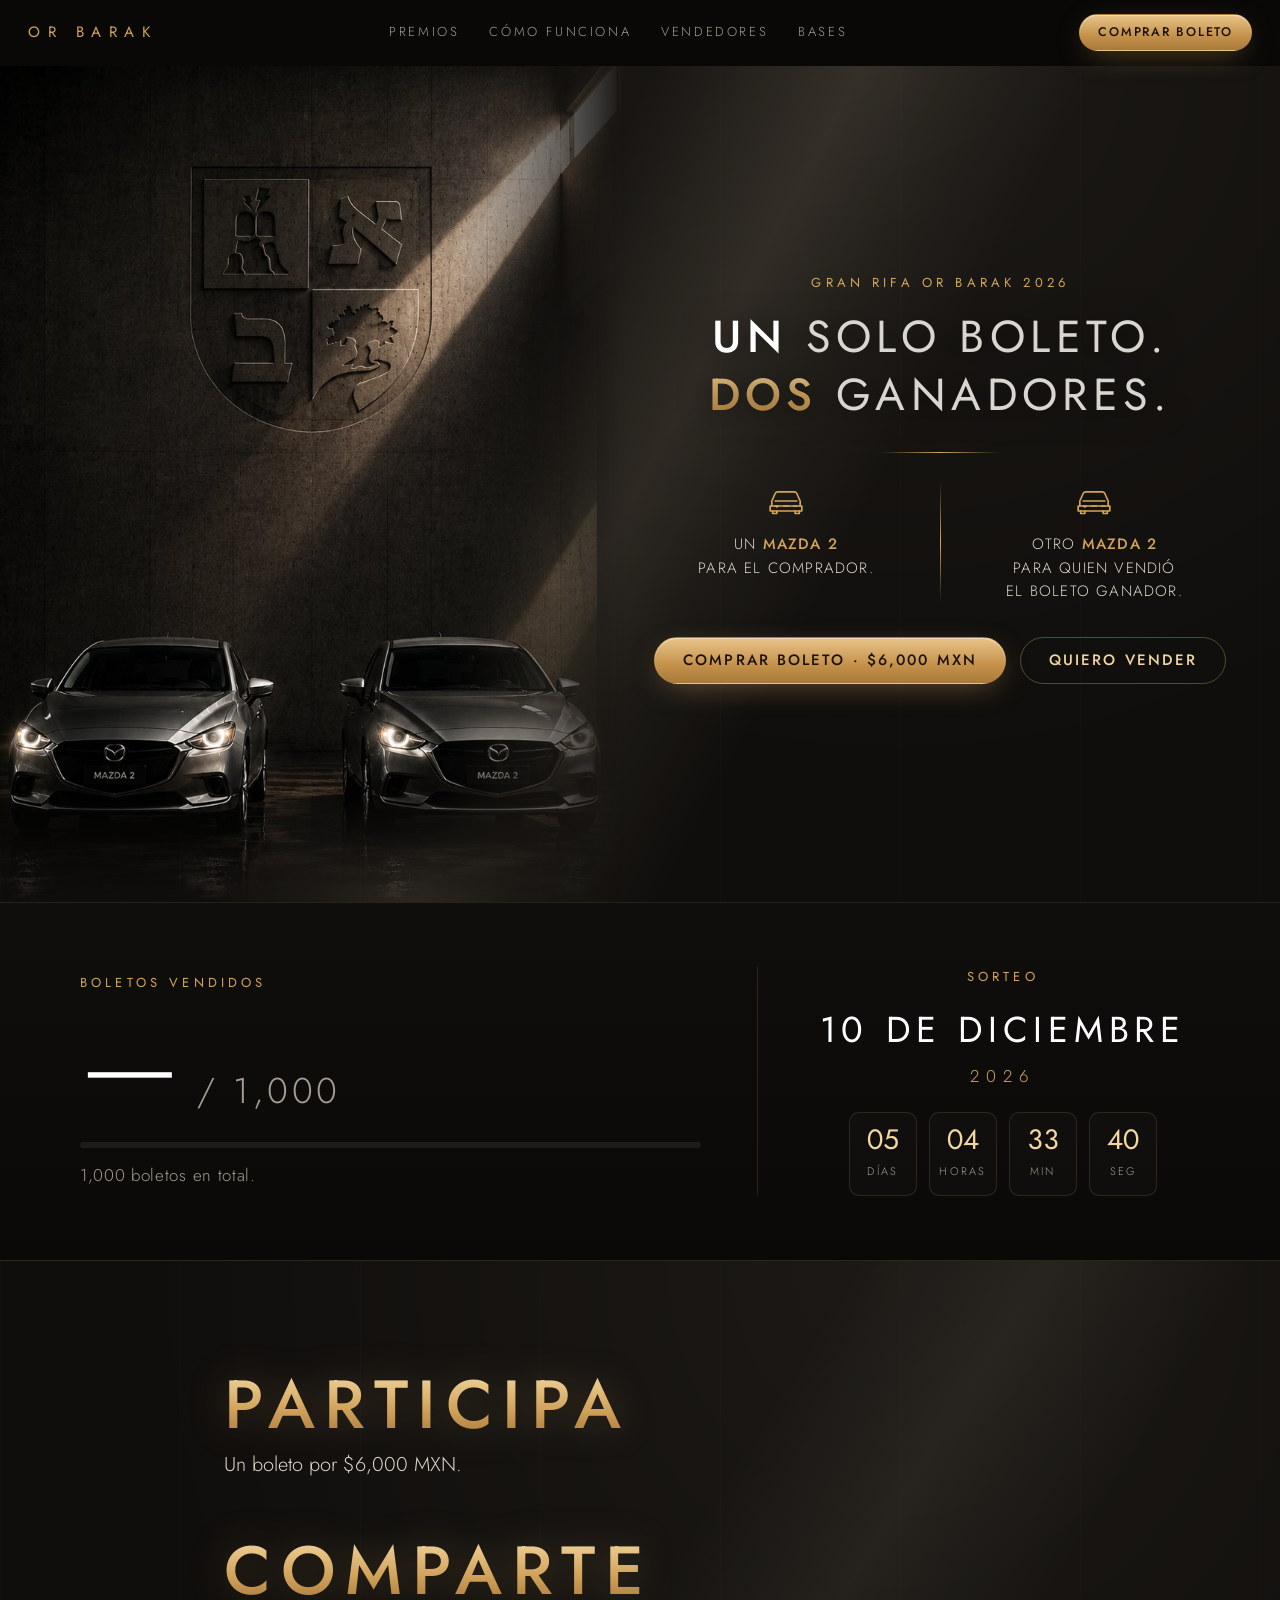
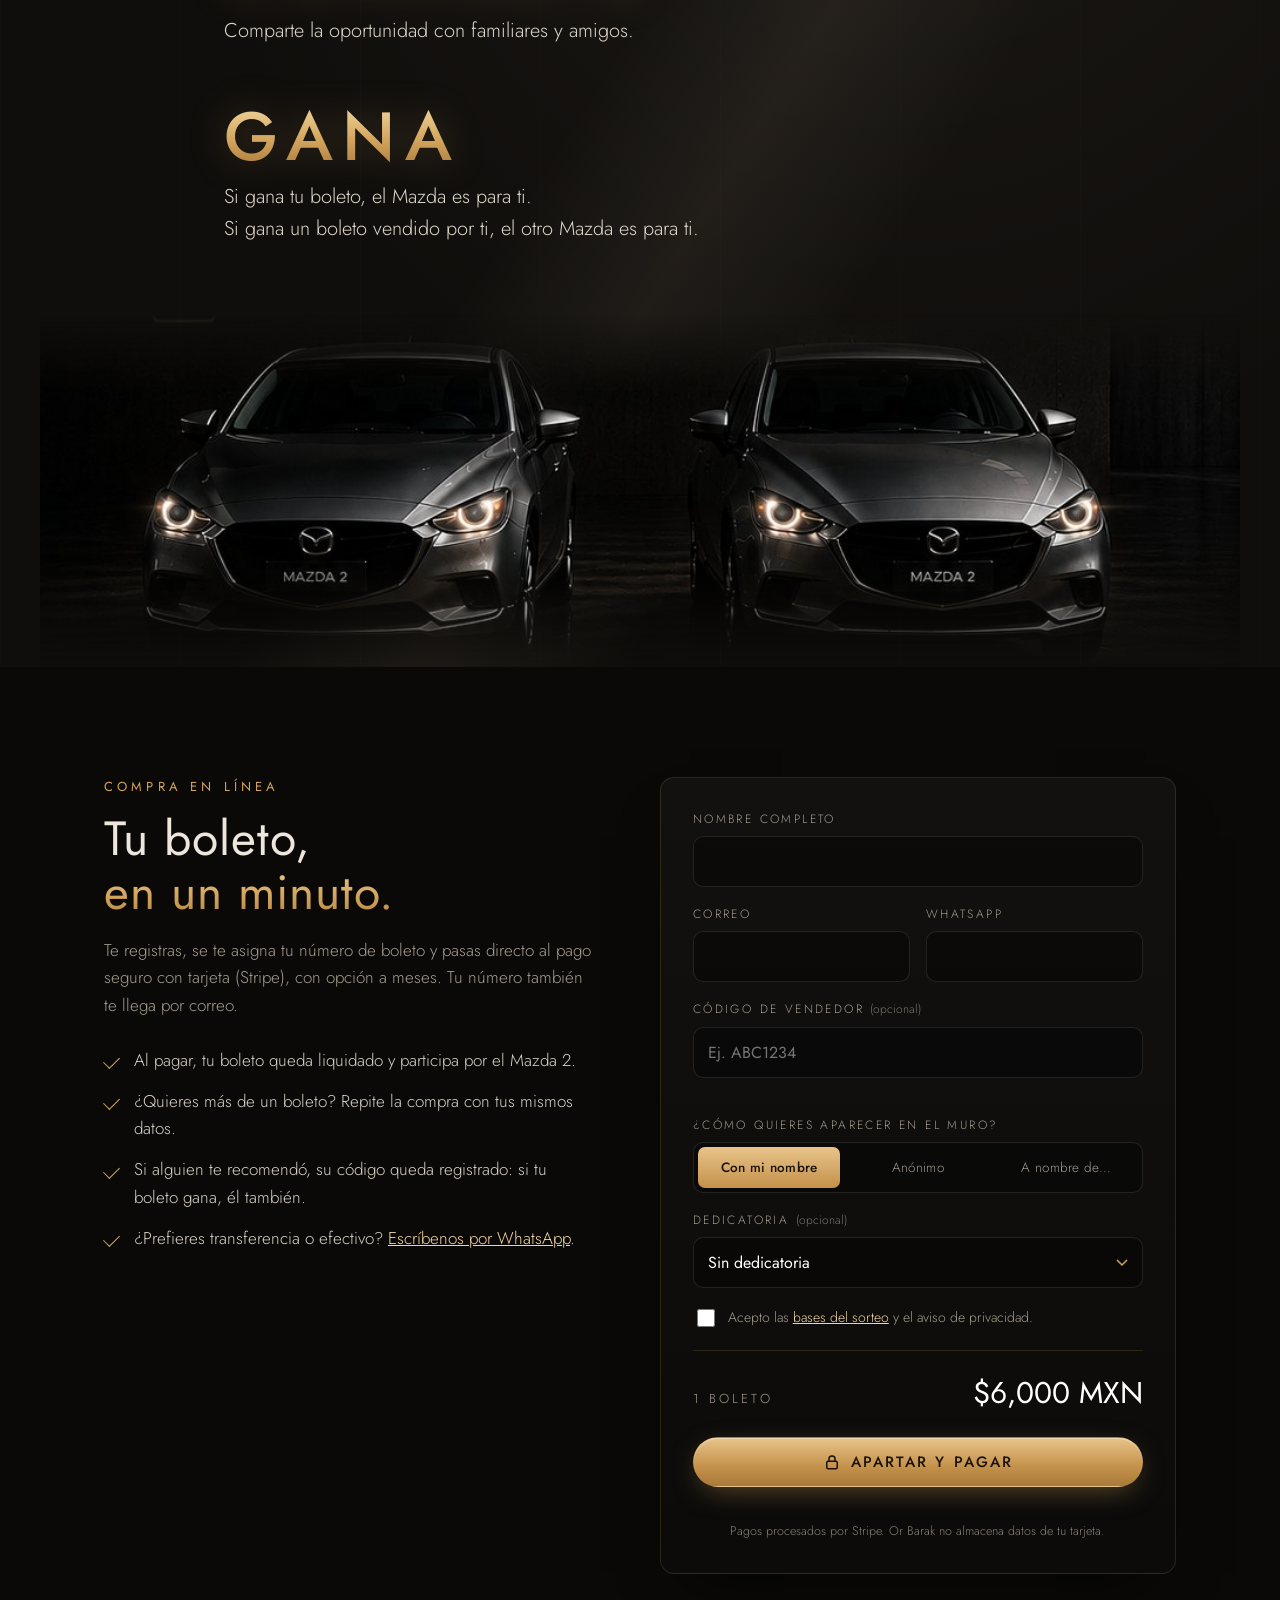
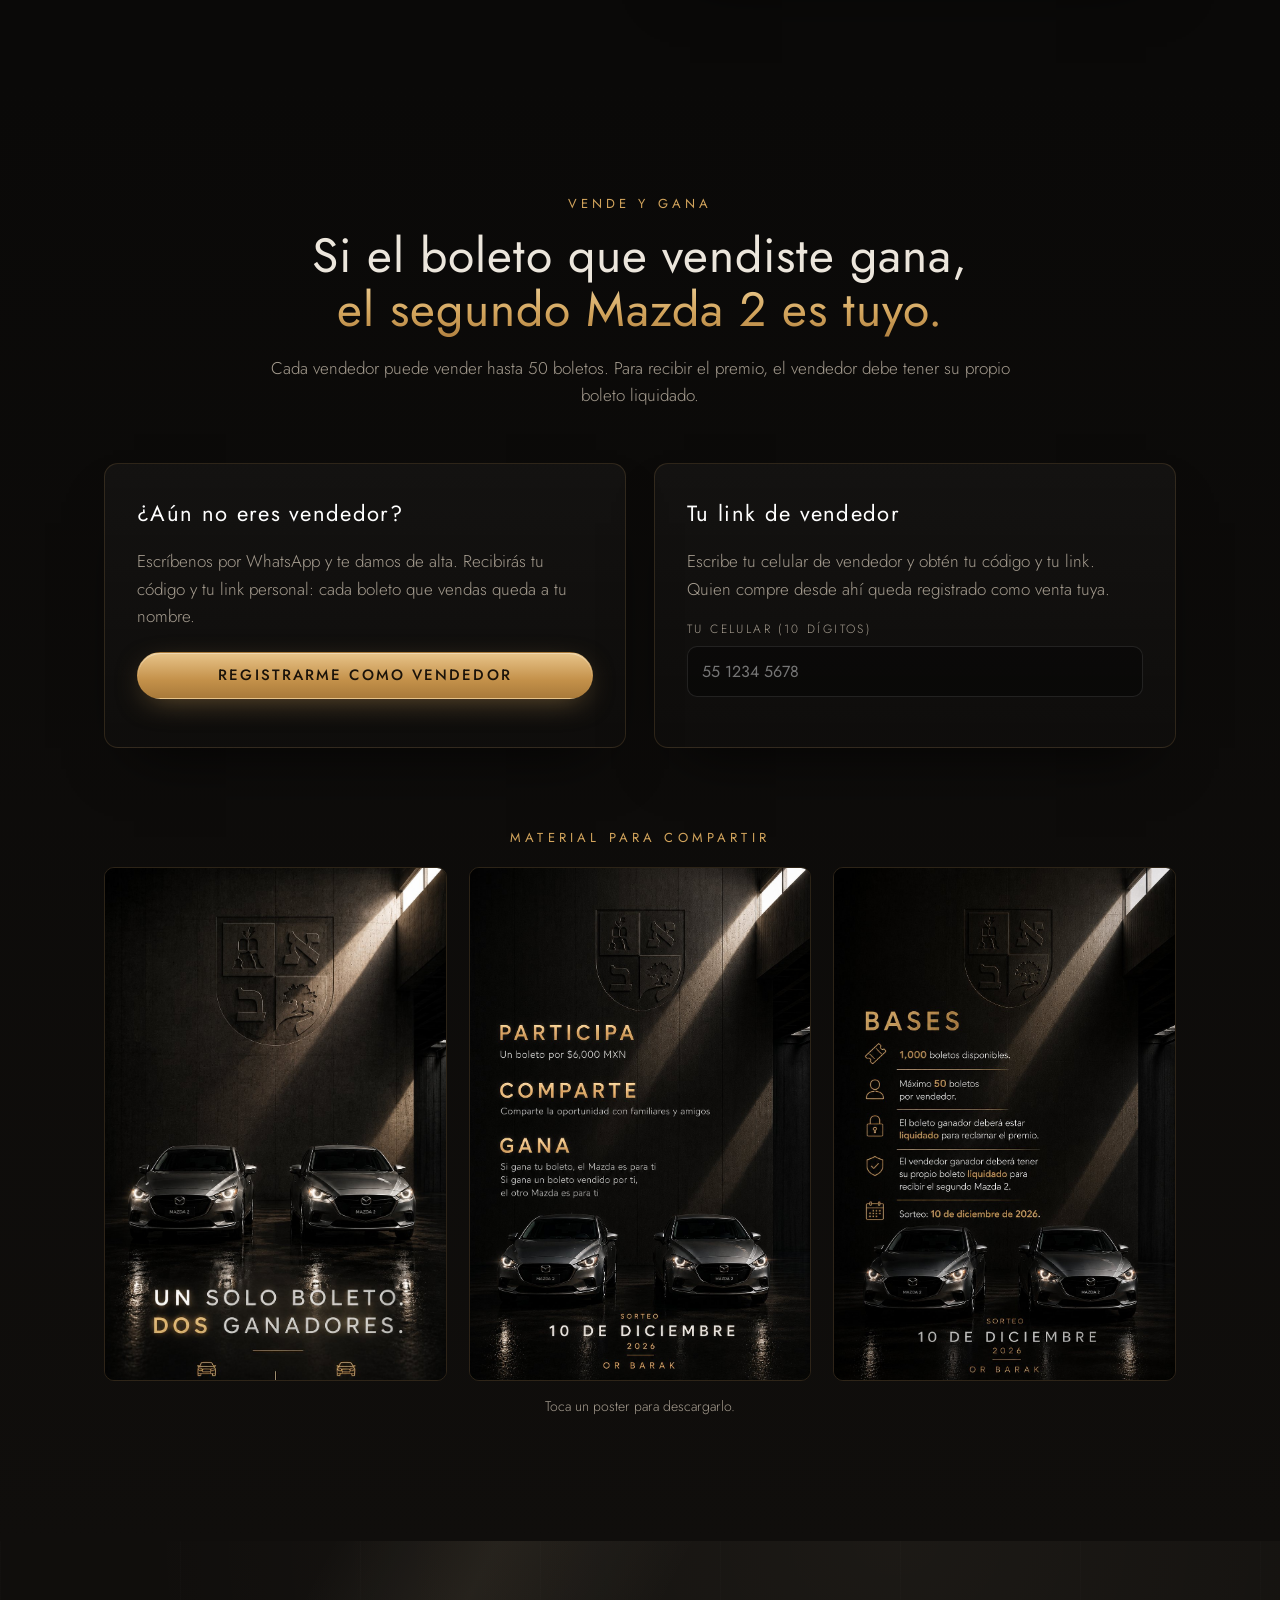
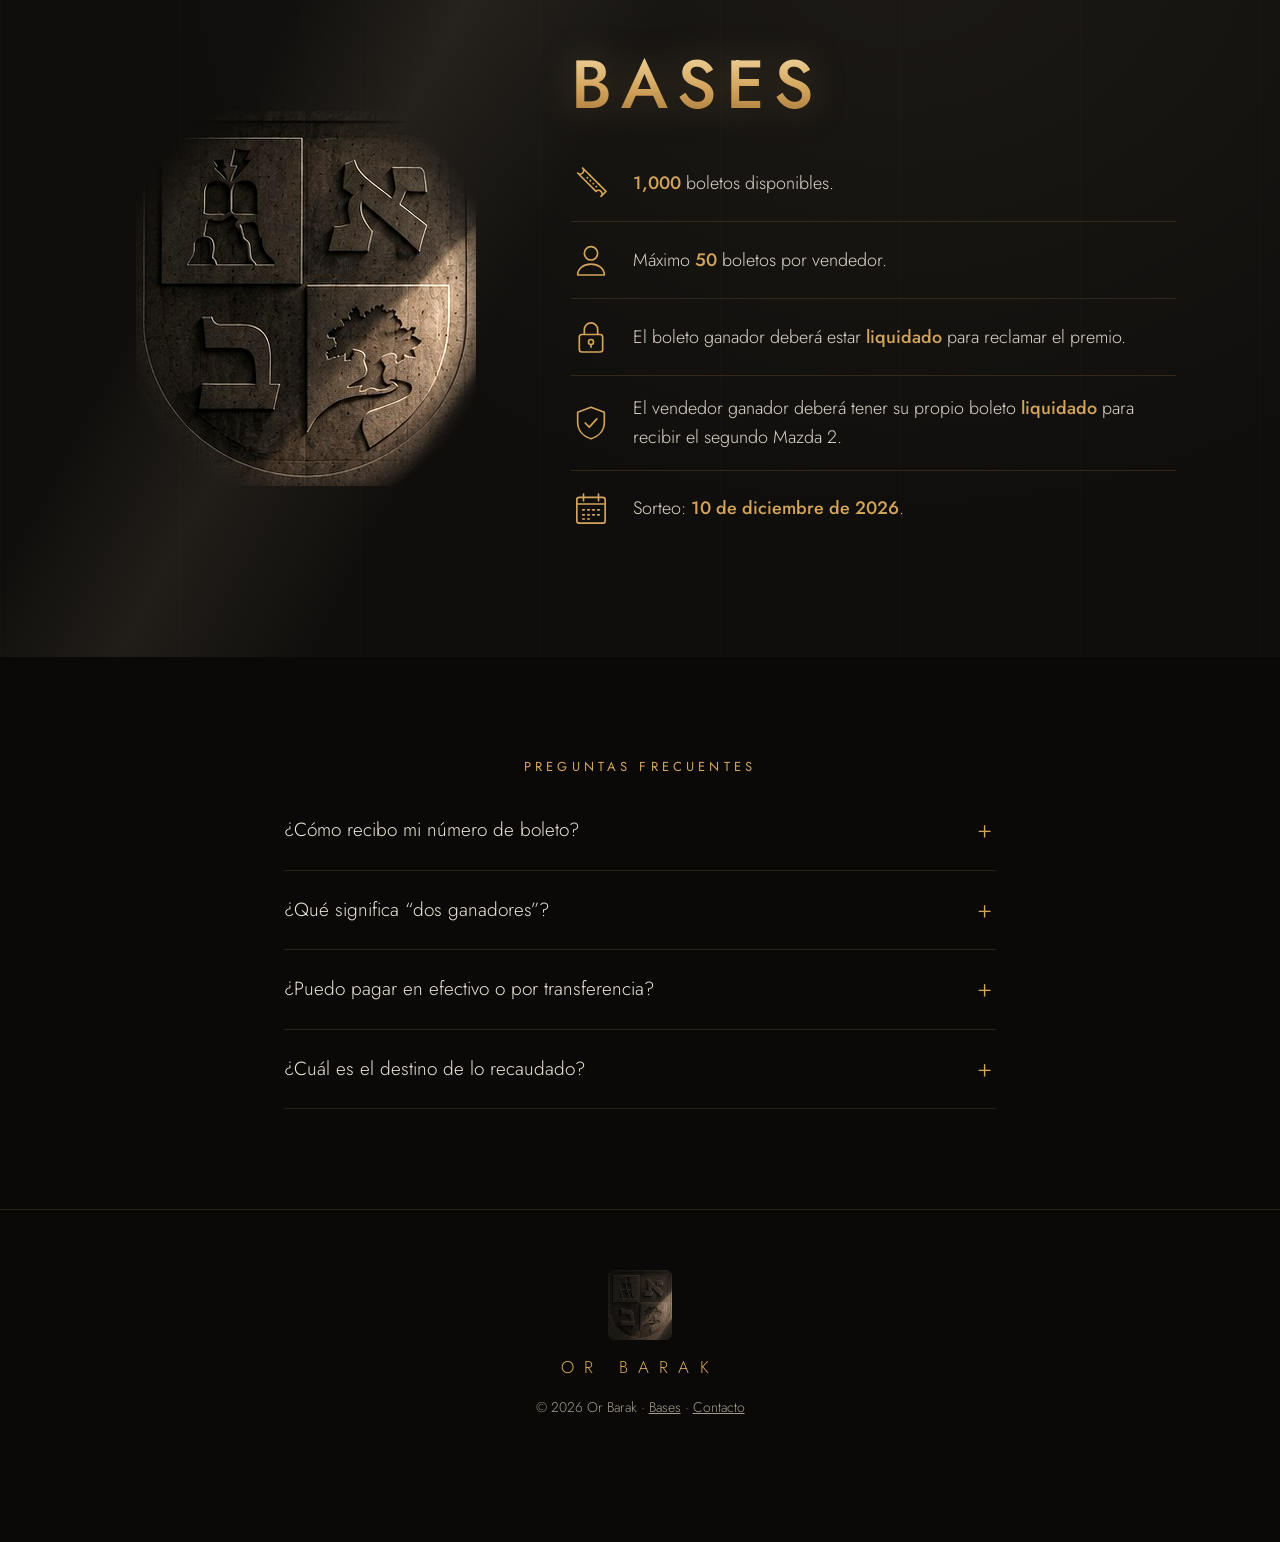
==== index.html @ ec7de666 "Página Verifica tu boleto para el comprador (/consulta) + op misboletos Co-Authored-By: Claude Opus " ====
<!doctype html>
<html lang="es">
<head>
<meta charset="utf-8">
<meta name="viewport" content="width=device-width, initial-scale=1, viewport-fit=cover">
<title>Gran Rifa Or Barak 2026 · Un solo boleto. Dos ganadores.</title>
<meta name="description" content="Gran Rifa Or Barak 2026: un Mazda 2 para el comprador y otro Mazda 2 para quien vendió el boleto ganador. 1,000 boletos de $6,000 MXN. Sorteo 10 de diciembre de 2026.">
<meta name="theme-color" content="#0a0908">
<meta property="og:title" content="Un solo boleto. Dos ganadores. — Gran Rifa Or Barak 2026">
<meta property="og:description" content="Un Mazda 2 para el comprador y otro Mazda 2 para quien vendió el boleto ganador. Sorteo 10 de diciembre de 2026.">
<meta property="og:image" content="https://rifa.orbarakmx.com/assets/og-image.jpg">
<meta property="og:image:secure_url" content="https://rifa.orbarakmx.com/assets/og-image.jpg">
<meta property="og:image:type" content="image/jpeg">
<meta property="og:image:width" content="1200">
<meta property="og:image:height" content="630">
<meta property="og:image:alt" content="Un solo boleto. Dos ganadores. Gran Rifa Or Barak 2026">
<meta property="og:url" content="https://rifa.orbarakmx.com/">
<meta property="og:site_name" content="Or Barak">
<meta property="og:locale" content="es_MX">
<meta property="og:type" content="website">
<meta name="twitter:card" content="summary_large_image">
<meta name="twitter:image" content="https://rifa.orbarakmx.com/assets/og-image.jpg">
<link rel="icon" href="assets/escudo-sm.jpg">
<link rel="preconnect" href="https://fonts.googleapis.com">
<link rel="preconnect" href="https://fonts.gstatic.com" crossorigin>
<link href="https://fonts.googleapis.com/css2?family=Jost:wght@300;400;500;600&display=swap" rel="stylesheet">
<link rel="stylesheet" href="styles.css">
</head>
<body>

<div class="seller-strip" id="sellerStrip" hidden>
  Estás comprando con <strong id="sellerStripName"></strong>
</div>

<header class="nav" id="nav">
  <a href="#" class="brand">OR&nbsp;BARAK</a>
  <nav class="nav-links">
    <a href="#premios">Premios</a>
    <a href="#como">Cómo funciona</a>
    <a href="#vendedores">Vendedores</a>
    <a href="#bases">Bases</a>
  </nav>
  <a href="#comprar" class="btn btn-sm">Comprar boleto</a>
</header>

<main>

<!-- ================= HERO ================= -->
<section class="hero" id="premios">
  <div class="beam" aria-hidden="true"></div>
  <div class="hero-art">
    <img src="assets/hero.jpg" alt="Escudo de Or Barak sobre muro de concreto y dos Mazda 2 iluminados" width="941" height="1120" fetchpriority="high">
  </div>
  <div class="hero-copy">
    <p class="eyebrow">Gran Rifa Or Barak 2026</p>
    <h1 class="headline">
      <span class="line"><span class="hl-white">UN</span> SOLO BOLETO.</span>
      <span class="line"><span class="hl-gold">DOS</span> GANADORES.</span>
    </h1>
    <div class="rule"></div>
    <div class="prizes">
      <div class="prize">
        <svg class="ic" viewBox="0 0 48 48"><use href="#i-car"/></svg>
        <p>UN <b>MAZDA 2</b><br>PARA EL COMPRADOR.</p>
      </div>
      <div class="prize-sep"></div>
      <div class="prize">
        <svg class="ic" viewBox="0 0 48 48"><use href="#i-car"/></svg>
        <p>OTRO <b>MAZDA 2</b><br>PARA QUIEN VENDIÓ<br>EL BOLETO GANADOR.</p>
      </div>
    </div>
    <div class="hero-cta">
      <a href="#comprar" class="btn">Comprar boleto · $6,000 MXN</a>
      <a href="#vendedores" class="btn btn-ghost">Quiero vender</a>
    </div>
  </div>
</section>

<!-- ================= CONTADOR ================= -->
<section class="counter reveal" id="contador">
  <div class="counter-grid">
    <div class="counter-main">
      <p class="label">Boletos vendidos</p>
      <p class="big"><span id="cSold">—</span><small> / <span id="cTotal">1,000</span></small></p>
      <div class="bar"><div class="bar-fill" id="cBar"></div></div>
      <p class="muted" id="cLeft">Cargando disponibilidad…</p>
    </div>
    <div class="counter-side">
      <p class="label">Sorteo</p>
      <p class="date">10 DE DICIEMBRE</p>
      <p class="year">2026</p>
      <div class="countdown" id="countdown">
        <div><b id="cdD">00</b><span>días</span></div>
        <div><b id="cdH">00</b><span>horas</span></div>
        <div><b id="cdM">00</b><span>min</span></div>
        <div><b id="cdS">00</b><span>seg</span></div>
      </div>
    </div>
  </div>
</section>

<!-- ================= CÓMO FUNCIONA ================= -->
<section class="steps" id="como">
  <div class="beam beam-2" aria-hidden="true"></div>
  <div class="wrap">
    <div class="step reveal">
      <h2 class="gold-title">PARTICIPA</h2>
      <p>Un boleto por $6,000 MXN.</p>
    </div>
    <div class="step reveal">
      <h2 class="gold-title">COMPARTE</h2>
      <p>Comparte la oportunidad con familiares y amigos.</p>
    </div>
    <div class="step reveal">
      <h2 class="gold-title">GANA</h2>
      <p>Si gana tu boleto, el Mazda es para ti.<br>Si gana un boleto vendido por ti, el otro Mazda es para ti.</p>
    </div>
  </div>
  <img class="cars-strip" src="assets/autos.jpg" alt="Dos Mazda 2" loading="lazy" width="1023" height="300">
</section>

<!-- ================= COMPRAR ================= -->
<section class="buy" id="comprar">
  <div class="wrap buy-grid">
    <div class="buy-intro reveal">
      <p class="eyebrow">Compra en línea</p>
      <h2 class="section-title">Tu boleto,<br><span class="g">en un minuto.</span></h2>
      <p class="muted">Te registras, se te asigna tu número de boleto y pasas directo al pago seguro con tarjeta (Stripe), con opción a meses. Tu número también te llega por correo.</p>
      <ul class="checks">
        <li>Al pagar, tu boleto queda liquidado y participa por el Mazda 2.</li>
        <li>¿Quieres más de un boleto? Repite la compra con tus mismos datos.</li>
        <li>Si alguien te recomendó, su código queda registrado: si tu boleto gana, él también.</li>
        <li>¿Prefieres transferencia o efectivo? <a href="#" id="waTransfer" target="_blank" rel="noopener">Escríbenos por WhatsApp</a>.</li>
      </ul>
    </div>

    <form class="card buy-form reveal" id="buyForm" novalidate>
      <div class="field">
        <label for="fNombre">Nombre completo</label>
        <input id="fNombre" name="nombre" autocomplete="name" required>
      </div>
      <div class="field-row">
        <div class="field">
          <label for="fCorreo">Correo</label>
          <input id="fCorreo" name="correo" type="email" autocomplete="email" required>
        </div>
        <div class="field">
          <label for="fTel">WhatsApp</label>
          <input id="fTel" name="telefono" type="tel" autocomplete="tel" inputmode="tel" required>
        </div>
      </div>
      <div class="field">
        <label for="fVend">Código de vendedor <span class="opt">(opcional)</span></label>
        <input id="fVend" name="vendedor" autocapitalize="characters" spellcheck="false" placeholder="Ej. ABC1234">
        <p class="hint" id="vendHint"></p>
      </div>
      <div class="field">
        <label>¿Cómo quieres aparecer en el muro?</label>
        <div class="seg" id="modoSeg" role="radiogroup">
          <label><input type="radio" name="modo" value="nombre" checked><span>Con mi nombre</span></label>
          <label><input type="radio" name="modo" value="anonimo"><span>Anónimo</span></label>
          <label><input type="radio" name="modo" value="otro"><span>A nombre de…</span></label>
        </div>
        <input id="fANombre" name="aNombre" maxlength="60" placeholder="Nombre de la persona o familia" hidden>
      </div>
      <div class="field">
        <label for="fDedTipo">Dedicatoria <span class="opt">(opcional)</span></label>
        <select id="fDedTipo" name="dedTipo">
          <option value="">Sin dedicatoria</option>
          <option>Leilui Nishmat</option>
          <option>Refuá Shelemá</option>
          <option>Hatzlajá</option>
          <option>Zivug Hagún</option>
          <option>En honor de</option>
          <option value="Otra">Otra…</option>
        </select>
        <input id="fDedTexto" name="dedTexto" maxlength="90" placeholder="Ej. Moshe ben Sara" hidden>
      </div>
      <input type="text" id="fHp" name="web_hp" tabindex="-1" autocomplete="off" aria-hidden="true" style="position:absolute;left:-9999px;height:0;width:0;opacity:0">
      <label class="consent">
        <input type="checkbox" id="fAcepto" required>
        <span>Acepto las <a href="#bases">bases del sorteo</a> y el aviso de privacidad.</span>
      </label>
      <div class="total">
        <span>1 boleto</span>
        <b id="totalVal">$6,000 MXN</b>
      </div>
      <button class="btn btn-block" id="payBtn" type="submit">
        <svg viewBox="0 0 24 24" class="lock"><use href="#i-lock-s"/></svg>
        Apartar y pagar
      </button>
      <p class="form-msg" id="formMsg" role="alert"></p>
      <p class="secure">Pagos procesados por Stripe. Or Barak no almacena datos de tu tarjeta.</p>
    </form>
  </div>
</section>

<!-- ================= MURO ================= -->
<section class="wall" id="muro" hidden>
  <div class="wrap">
    <div class="wall-head reveal in">
      <p class="eyebrow center">Muro de participantes</p>
      <h2 class="section-title center">Gracias a quienes <span class="g">ya participan</span></h2>
      <p class="muted center" id="wallCount"></p>
    </div>
    <div class="wall-grid" id="wallGrid"></div>
    <div class="center"><button class="btn btn-ghost btn-sm" id="wallMore" type="button" hidden>Ver más</button></div>
  </div>
</section>

<!-- ================= VENDEDORES ================= -->
<section class="sellers" id="vendedores">
  <div class="wrap">
    <div class="sellers-head reveal">
      <p class="eyebrow">Vende y gana</p>
      <h2 class="section-title">Si el boleto que vendiste gana,<br><span class="g">el segundo Mazda 2 es tuyo.</span></h2>
      <p class="muted">Cada vendedor puede vender hasta 50 boletos. Para recibir el premio, el vendedor debe tener su propio boleto liquidado.</p>
    </div>

    <div class="sellers-grid">
      <div class="card reveal">
        <h3 class="card-title">¿Aún no eres vendedor?</h3>
        <p class="muted">Escríbenos por WhatsApp y te damos de alta. Recibirás tu código y tu link personal: cada boleto que vendas queda a tu nombre.</p>
        <div class="btn-col">
          <a class="btn" id="btnRegistro" href="#" target="_blank" rel="noopener">Registrarme como vendedor</a>
        </div>
      </div>

      <div class="card reveal">
        <h3 class="card-title">Tu link de vendedor</h3>
        <p class="muted">Escribe tu celular de vendedor y obtén tu código y tu link. Quien compre desde ahí queda registrado como venta tuya.</p>
        <div class="field">
          <label for="sCel">Tu celular (10 dígitos)</label>
          <input id="sCel" type="tel" inputmode="numeric" autocomplete="tel" placeholder="55 1234 5678">
        </div>
        <div class="seller-out" id="sellerOut" hidden>
          <p class="seller-name" id="sName"></p>
          <p class="muted small" id="sCodeTxt"></p>
          <div class="seller-progress" id="sProgWrap" hidden>
            <div class="bar"><div class="bar-fill" id="sBar"></div></div>
            <p class="muted small" id="sCount"></p>
          </div>
          <div class="linkbox"><span id="sLink"></span></div>
          <div class="btn-row">
            <button class="btn btn-sm" id="sCopy" type="button">Copiar link</button>
            <a class="btn btn-sm btn-ghost" id="sWa" target="_blank" rel="noopener">Compartir por WhatsApp</a>
          </div>
        </div>
      </div>
    </div>

    <div class="posters reveal">
      <p class="label center">Material para compartir</p>
      <div class="poster-row">
        <a href="assets/poster-1.jpg" download="rifa-or-barak-1.jpg"><img src="assets/poster-1.jpg" alt="Poster: Un solo boleto, dos ganadores" loading="lazy"></a>
        <a href="assets/poster-2.jpg" download="rifa-or-barak-2.jpg"><img src="assets/poster-2.jpg" alt="Poster: Participa, comparte, gana" loading="lazy"></a>
        <a href="assets/poster-3.jpg" download="rifa-or-barak-3.jpg"><img src="assets/poster-3.jpg" alt="Poster: Bases" loading="lazy"></a>
      </div>
      <p class="muted small center">Toca un poster para descargarlo.</p>
    </div>
  </div>
</section>

<!-- ================= BASES ================= -->
<section class="bases" id="bases">
  <div class="beam beam-3" aria-hidden="true"></div>
  <div class="wrap bases-grid">
    <div class="reveal">
      <img class="shield" src="assets/escudo.jpg" alt="Escudo de Or Barak" loading="lazy">
    </div>
    <div class="reveal">
      <h2 class="gold-title">BASES</h2>
      <ul class="bases-list">
        <li><svg class="ic" viewBox="0 0 48 48"><use href="#i-ticket"/></svg><span><b>1,000</b> boletos disponibles.</span></li>
        <li><svg class="ic" viewBox="0 0 48 48"><use href="#i-user"/></svg><span>Máximo <b>50</b> boletos por vendedor.</span></li>
        <li><svg class="ic" viewBox="0 0 48 48"><use href="#i-lock"/></svg><span>El boleto ganador deberá estar <b>liquidado</b> para reclamar el premio.</span></li>
        <li><svg class="ic" viewBox="0 0 48 48"><use href="#i-shield"/></svg><span>El vendedor ganador deberá tener su propio boleto <b>liquidado</b> para recibir el segundo Mazda 2.</span></li>
        <li><svg class="ic" viewBox="0 0 48 48"><use href="#i-cal"/></svg><span>Sorteo: <b>10 de diciembre de 2026</b>.</span></li>
      </ul>
      <a class="text-link" id="basesLink" href="#" target="_blank" rel="noopener" hidden>Leer bases completas →</a>
    </div>
  </div>
</section>

<!-- ================= FAQ ================= -->
<section class="faq" id="faq">
  <div class="wrap narrow">
    <p class="eyebrow center">Preguntas frecuentes</p>
    <details class="reveal"><summary>¿Cómo recibo mi número de boleto?</summary>
      <p>En cuanto te registras se te asigna tu número, lo ves en pantalla y te llega por correo con tu liga de pago. Al pagar recibes la confirmación. Si no lo encuentras, <a href="#" class="js-consulta">consulta tus boletos aquí</a>.</p></details>
    <details class="reveal"><summary>¿Qué significa “dos ganadores”?</summary>
      <p>Se sortea un solo boleto. Quien lo compró gana un Mazda 2, y la persona que se lo vendió gana otro Mazda 2.</p></details>
    <details class="reveal"><summary>¿Puedo pagar en efectivo o por transferencia?</summary>
      <p>Sí. Pídele tu boleto a un vendedor o <a href="#" class="js-wa" target="_blank" rel="noopener">escríbenos por WhatsApp</a>. Los comprobantes se envían a <span class="js-mail"></span>.</p></details>
    <details class="reveal"><summary>¿Cuál es el destino de lo recaudado?</summary>
      <p>Lo recaudado apoya a Or Barak, institución educativa para alumnos de secundaria y preparatoria que necesitan una escuela diferente.</p></details>
  </div>
</section>

</main>

<footer class="footer">
  <img src="assets/escudo-sm.jpg" alt="" class="footer-shield">
  <p class="footer-brand">OR&nbsp;BARAK</p>
  <p class="muted small" id="permiso"></p>
  <p class="muted small">© 2026 Or Barak · <a href="#bases">Bases</a> · <a href="#" class="js-wa" target="_blank" rel="noopener">Contacto</a></p>
</footer>

<a href="#comprar" class="float-cta" id="floatCta">Comprar boleto</a>

<!-- Íconos -->
<svg width="0" height="0" style="position:absolute" aria-hidden="true">
  <defs>
    <symbol id="i-car" viewBox="0 0 48 48"><g fill="none" stroke="currentColor" stroke-width="2" stroke-linejoin="round" stroke-linecap="round"><path d="M7 30v-6l4-9c.6-1.3 1.8-2 3.2-2h19.6c1.4 0 2.6.7 3.2 2l4 9v6"/><path d="M5 30h38v6H5z"/><path d="M11 24h26"/><path d="M8 36v3h5v-3M35 36v3h5v-3"/><circle cx="13" cy="30.5" r="0.5"/><path d="M11 30h4M33 30h4M21 30h6"/></g></symbol>
    <symbol id="i-ticket" viewBox="0 0 48 48"><g fill="none" stroke="currentColor" stroke-width="2" stroke-linejoin="round"><path d="M14 6l28 28-6 6a4 4 0 0 0-6-6L8 12a4 4 0 0 0 6-6z" transform="rotate(0)"/><path d="M19 17l12 12M22 14l3 3M33 25l3 3" stroke-dasharray="2 3"/></g></symbol>
    <symbol id="i-user" viewBox="0 0 48 48"><g fill="none" stroke="currentColor" stroke-width="2"><circle cx="24" cy="16" r="8"/><path d="M8 42c0-8 7-13 16-13s16 5 16 13z" stroke-linejoin="round"/></g></symbol>
    <symbol id="i-lock" viewBox="0 0 48 48"><g fill="none" stroke="currentColor" stroke-width="2" stroke-linejoin="round"><rect x="10" y="21" width="28" height="21" rx="3"/><path d="M16 21v-6a8 8 0 0 1 16 0v6"/><circle cx="24" cy="30" r="3"/><path d="M24 33v4"/></g></symbol>
    <symbol id="i-shield" viewBox="0 0 48 48"><g fill="none" stroke="currentColor" stroke-width="2" stroke-linejoin="round" stroke-linecap="round"><path d="M24 5l16 6v12c0 10-7 17-16 20C15 40 8 33 8 23V11z"/><path d="M17 24l5 5 9-10"/></g></symbol>
    <symbol id="i-cal" viewBox="0 0 48 48"><g fill="none" stroke="currentColor" stroke-width="2" stroke-linejoin="round" stroke-linecap="round"><rect x="7" y="10" width="34" height="31" rx="3"/><path d="M7 18h34M15 6v8M33 6v8"/><path d="M14 25h2M20 25h2M26 25h2M32 25h2M14 31h2M20 31h2M26 31h2M32 31h2M14 36h2M20 36h2"/></g></symbol>
    <symbol id="i-lock-s" viewBox="0 0 24 24"><g fill="none" stroke="currentColor" stroke-width="2" stroke-linejoin="round"><rect x="5" y="11" width="14" height="10" rx="2"/><path d="M8 11V8a4 4 0 0 1 8 0v3"/></g></symbol>
  </defs>
</svg>

<script src="config.js"></script>
<script src="app.js"></script>
<!-- Cloudflare Web Analytics --><script defer src='https://static.cloudflareinsights.com/beacon.min.js' data-cf-beacon='{"token": "56f4555a49fc4941a8de00b88203edea"}'></script><!-- End Cloudflare Web Analytics -->
</body>
</html>
---- styles.css ----
:root{
  --bg:#0a0908; --bg2:#100e0c; --bg3:#16130f;
  --text:#ece6dc; --muted:#a59c8f;
  --gold:#d2a45c; --gold-hi:#f2d6a0; --gold-lo:#a9793a;
  --line:rgba(210,164,92,.38); --line-soft:rgba(210,164,92,.16);
  --radius:14px;
  --ease:cubic-bezier(.2,.7,.2,1);
}
*{box-sizing:border-box}
[hidden]{display:none!important}
html{scroll-behavior:smooth;scroll-padding-top:80px}
body{margin:0;background:var(--bg);color:var(--text);font-family:"Jost",system-ui,sans-serif;font-weight:300;font-size:17px;line-height:1.6;-webkit-font-smoothing:antialiased;overflow-x:hidden}
img{max-width:100%;height:auto;display:block}
a{color:var(--gold-hi)}
b,strong{font-weight:500}
.wrap{max-width:1120px;margin:0 auto;padding:0 24px}
.narrow{max-width:760px}
.center{text-align:center}
.muted{color:var(--muted)}
.small{font-size:14px}
.g,.hl-gold,.gold-title{background:linear-gradient(180deg,var(--gold-hi) 0%,var(--gold) 55%,var(--gold-lo) 100%);-webkit-background-clip:text;background-clip:text;color:transparent}
.eyebrow,.label{font-size:13px;letter-spacing:.32em;text-transform:uppercase;color:var(--gold);font-weight:400;margin:0 0 14px}
.section-title{font-weight:400;font-size:clamp(30px,4.2vw,48px);line-height:1.12;letter-spacing:.02em;margin:0 0 18px}
.gold-title{font-weight:500;letter-spacing:.14em;font-size:clamp(40px,6vw,68px);line-height:1;margin:0 0 10px;filter:drop-shadow(0 0 18px rgba(210,164,92,.25))}
.rule{width:120px;height:1px;background:linear-gradient(90deg,transparent,var(--gold),transparent);margin:28px auto}

/* wall texture + light beam */
.hero,.steps,.bases{position:relative;isolation:isolate;background:
  radial-gradient(ellipse at 70% 0%,rgba(255,236,200,.05),transparent 60%),
  repeating-linear-gradient(90deg,rgba(255,255,255,.012) 0 1px,transparent 1px 180px),
  var(--bg2)}
.beam{position:absolute;inset:0;z-index:-1;pointer-events:none;
  background:linear-gradient(118deg,transparent 38%,rgba(255,232,190,.075) 46%,rgba(255,232,190,.11) 50%,rgba(255,232,190,.05) 56%,transparent 64%);
  mix-blend-mode:screen;animation:beam 14s ease-in-out infinite alternate}
.beam-2{background:linear-gradient(122deg,transparent 45%,rgba(255,232,190,.06) 55%,transparent 66%)}
.beam-3{background:linear-gradient(118deg,transparent 20%,rgba(255,232,190,.07) 30%,transparent 42%)}
@keyframes beam{from{opacity:.65;transform:translateX(-2%)}to{opacity:1;transform:translateX(2%)}}

/* buttons */
.btn{display:inline-flex;align-items:center;justify-content:center;gap:10px;padding:15px 28px;border-radius:999px;border:1px solid transparent;
  background:linear-gradient(180deg,#e8c48a,#c4914a 60%,#a97a3a);color:#1a1209;font:500 15px/1 "Jost",sans-serif;letter-spacing:.14em;text-transform:uppercase;text-decoration:none;cursor:pointer;
  box-shadow:0 8px 30px -10px rgba(210,164,92,.55),inset 0 1px 0 rgba(255,255,255,.35);transition:transform .25s var(--ease),box-shadow .25s,filter .2s}
.btn:hover{transform:translateY(-2px);box-shadow:0 14px 34px -10px rgba(210,164,92,.7),inset 0 1px 0 rgba(255,255,255,.35)}
.btn:disabled{filter:grayscale(.6) brightness(.7);cursor:wait;transform:none}
.btn-ghost{background:transparent;color:var(--gold-hi);border-color:var(--line);box-shadow:none}
.btn-ghost:hover{background:rgba(210,164,92,.08);box-shadow:none}
.btn-sm{padding:11px 18px;font-size:12.5px}
.btn-block{width:100%}
.btn .lock{width:18px;height:18px}

/* seller strip + nav */
.seller-strip{background:linear-gradient(90deg,#2a1f12,#3b2b16,#2a1f12);color:var(--gold-hi);text-align:center;font-size:14px;letter-spacing:.06em;padding:9px 16px;border-bottom:1px solid var(--line)}
.nav{position:sticky;top:0;z-index:50;display:flex;align-items:center;justify-content:space-between;gap:20px;padding:14px 28px;background:rgba(10,9,8,.72);backdrop-filter:blur(14px);-webkit-backdrop-filter:blur(14px);border-bottom:1px solid transparent;transition:border-color .3s}
.nav.scrolled{border-bottom-color:var(--line-soft)}
.brand{color:var(--gold);text-decoration:none;letter-spacing:.5em;font-weight:400;font-size:15px}
.nav-links{display:flex;gap:30px}
.nav-links a{color:var(--muted);text-decoration:none;font-size:13px;letter-spacing:.2em;text-transform:uppercase;transition:color .2s}
.nav-links a:hover{color:var(--gold-hi)}

/* hero */
.hero{display:grid;grid-template-columns:minmax(0,1fr) minmax(0,1.05fr);align-items:center;min-height:calc(100vh - 64px);overflow:hidden}
.hero-art{position:relative;height:100%;min-height:560px}
.hero-art img{position:absolute;inset:0;width:100%;height:100%;object-fit:cover;object-position:50% 40%;
  -webkit-mask-image:linear-gradient(90deg,#000 70%,transparent),linear-gradient(0deg,transparent,#000 14%);
  -webkit-mask-composite:source-in;mask-image:linear-gradient(90deg,#000 70%,transparent),linear-gradient(0deg,transparent,#000 14%);mask-composite:intersect;
  animation:heroIn 1.6s var(--ease) both}
@keyframes heroIn{from{opacity:0;transform:scale(1.04)}to{opacity:1;transform:none}}
.hero-copy{padding:60px 48px 70px 24px;text-align:center;animation:fadeUp 1.1s .25s var(--ease) both}
.headline{font-weight:400;font-size:clamp(30px,3.5vw,58px);line-height:1.3;letter-spacing:.12em;margin:0;color:#d9d6d1;text-shadow:0 2px 30px rgba(0,0,0,.6)}
.headline .line{display:block;white-space:nowrap}
.hl-white{color:#fff;font-weight:500}
.hl-gold{font-weight:500}
.prizes{display:flex;justify-content:center;align-items:stretch;gap:28px;margin:0 auto 34px;max-width:560px}
.prize{flex:1;display:flex;flex-direction:column;align-items:center;gap:12px}
.prize p{margin:0;font-size:15px;letter-spacing:.08em;line-height:1.55;color:#dcd6cc}
.prize b{color:var(--gold);font-weight:500}
.prize-sep{width:1px;background:linear-gradient(180deg,transparent,var(--gold),transparent)}
.ic{width:40px;height:40px;color:var(--gold);flex:none}
.hero-cta{display:flex;flex-wrap:wrap;gap:14px;justify-content:center}
@keyframes fadeUp{from{opacity:0;transform:translateY(22px)}to{opacity:1;transform:none}}

/* counter */
.counter{background:linear-gradient(180deg,var(--bg2),var(--bg));border-top:1px solid var(--line-soft);border-bottom:1px solid var(--line-soft);padding:64px 24px}
.counter-grid{max-width:1120px;margin:0 auto;display:grid;grid-template-columns:1.4fr 1fr;gap:56px;align-items:center}
.big{font-size:clamp(64px,9vw,112px);line-height:1;margin:0 0 22px;font-weight:300;letter-spacing:.02em;color:#fff}
.big small{font-size:.32em;color:var(--muted);letter-spacing:.1em}
.bar{height:6px;border-radius:6px;background:rgba(255,255,255,.07);overflow:hidden;position:relative}
.bar-fill{height:100%;width:0;border-radius:6px;background:linear-gradient(90deg,var(--gold-lo),var(--gold),var(--gold-hi));box-shadow:0 0 18px rgba(242,214,160,.6);transition:width 1.6s var(--ease)}
.counter-main .muted{margin:14px 0 0;letter-spacing:.04em}
.counter-side{text-align:center;border-left:1px solid var(--line-soft);padding-left:48px}
.date{font-size:clamp(26px,3vw,36px);letter-spacing:.16em;margin:0;color:#fff;font-weight:400}
.year{letter-spacing:.4em;color:var(--gold);margin:4px 0 22px}
.countdown{display:flex;justify-content:center;gap:12px}
.countdown div{min-width:68px;padding:12px 6px;border:1px solid var(--line-soft);border-radius:10px;background:rgba(255,255,255,.02)}
.countdown b{display:block;font-size:28px;font-weight:400;color:var(--gold-hi);font-variant-numeric:tabular-nums;line-height:1.1}
.countdown span{font-size:11px;letter-spacing:.2em;text-transform:uppercase;color:var(--muted)}

/* steps */
.steps{padding:110px 0 0;overflow:hidden}
.steps .wrap{display:grid;gap:56px;max-width:880px}
.step p{margin:0;font-size:20px;color:#ddd6cb;max-width:560px}
.cars-strip{width:100%;max-width:1200px;margin:70px auto 0;-webkit-mask-image:linear-gradient(180deg,transparent,#000 22%,#000 70%,transparent);mask-image:linear-gradient(180deg,transparent,#000 22%,#000 70%,transparent)}

/* cards & forms */
.card{background:linear-gradient(180deg,rgba(255,255,255,.035),rgba(255,255,255,.012));border:1px solid var(--line-soft);border-radius:var(--radius);padding:32px;box-shadow:0 30px 60px -30px rgba(0,0,0,.8)}
.card-title{font-weight:400;font-size:22px;letter-spacing:.06em;margin:0 0 8px;color:#fff}
.buy{padding:110px 0;background:var(--bg)}
.buy-grid{display:grid;grid-template-columns:1fr 1.05fr;gap:64px;align-items:start}
.checks{list-style:none;padding:0;margin:28px 0 0;display:grid;gap:14px}
.checks li{position:relative;padding-left:30px;color:#d8d1c6}
.checks li::before{content:"";position:absolute;left:0;top:.55em;width:14px;height:8px;border-left:1.5px solid var(--gold);border-bottom:1.5px solid var(--gold);transform:rotate(-45deg)}
.field{display:flex;flex-direction:column;gap:7px;margin-bottom:18px;min-width:0}
.field label,.field>.label-like{font-size:12px;letter-spacing:.2em;text-transform:uppercase;color:var(--muted)}
.opt{text-transform:none;letter-spacing:0;opacity:.7}
.field-row{display:grid;grid-template-columns:1fr 1fr;gap:16px}
input{font:400 16px "Jost",sans-serif;color:#fff;background:rgba(0,0,0,.35);border:1px solid rgba(255,255,255,.1);border-radius:10px;padding:13px 14px;outline:none;transition:border-color .2s,box-shadow .2s;width:100%}
input:focus{border-color:var(--gold);box-shadow:0 0 0 3px rgba(210,164,92,.15)}
input.err{border-color:#d46a5c}
.hint{font-size:13px;margin:0;min-height:1em;color:var(--muted)}
.hint.ok{color:var(--gold-hi)} .hint.bad{color:#e08a7d}
.qty{display:flex;align-items:center;border:1px solid rgba(255,255,255,.1);border-radius:10px;background:rgba(0,0,0,.35);height:50px}
.qty button{width:50px;height:100%;background:none;border:0;color:var(--gold-hi);font-size:22px;cursor:pointer}
.qty button:hover{background:rgba(210,164,92,.08)}
.qty output{flex:1;text-align:center;font-size:20px;color:#fff;font-variant-numeric:tabular-nums}
.consent{display:flex;gap:10px;align-items:flex-start;font-size:14px;color:var(--muted);margin:4px 0 20px;cursor:pointer}
.consent input{width:18px;height:18px;padding:0;margin-top:3px;accent-color:var(--gold);flex:none}
.total{display:flex;justify-content:space-between;align-items:baseline;border-top:1px solid var(--line-soft);padding:18px 0 20px}
.total span{letter-spacing:.24em;text-transform:uppercase;font-size:13px;color:var(--muted)}
.total b{font-size:30px;font-weight:400;color:#fff}
.form-msg{margin:14px 0 0;font-size:14px;color:#e08a7d;min-height:1em}
.secure{font-size:12.5px;color:var(--muted);text-align:center;margin:6px 0 0;opacity:.8}

/* sellers */
.sellers{padding:110px 0;background:linear-gradient(180deg,var(--bg),var(--bg2))}
.sellers-head{text-align:center;max-width:760px;margin:0 auto 54px}
.sellers-grid{display:grid;grid-template-columns:1fr 1fr;gap:28px}
.btn-col{display:grid;gap:12px;margin-top:22px}
.btn-row{display:flex;flex-wrap:wrap;gap:10px}
.seller-out{margin-top:6px}
.seller-name{color:var(--gold-hi);margin:0 0 10px;font-size:18px}
.seller-progress{margin-bottom:16px}
.seller-progress .muted{margin:8px 0 0}
.linkbox{font-size:14px;padding:12px 14px;border:1px dashed var(--line);border-radius:10px;margin-bottom:14px;word-break:break-all;color:#e7dfd2;background:rgba(0,0,0,.25)}
.posters{margin-top:80px}
.poster-row{display:grid;grid-template-columns:repeat(3,1fr);gap:22px;margin:18px 0 12px}
.poster-row a{display:block;border-radius:10px;overflow:hidden;border:1px solid var(--line-soft);aspect-ratio:2/3;transition:transform .35s var(--ease),border-color .3s}
.poster-row img{width:100%;height:100%;object-fit:cover;object-position:top;color:transparent;font-size:0;background:#15120e}
.poster-row a:hover{transform:translateY(-6px);border-color:var(--line)}

/* bases */
.bases{padding:110px 0;overflow:hidden}
.bases-grid{display:grid;grid-template-columns:.8fr 1.2fr;gap:64px;align-items:center}
.shield{width:100%;max-width:340px;margin:0 auto;border-radius:6px;-webkit-mask-image:radial-gradient(ellipse at center,#000 62%,transparent 80%);mask-image:radial-gradient(ellipse at center,#000 62%,transparent 80%);filter:brightness(1.25) contrast(1.05)}
.bases-list{list-style:none;padding:0;margin:26px 0 0}
.bases-list li{display:flex;gap:22px;align-items:center;padding:18px 0;border-bottom:1px solid var(--line-soft);font-size:18px;color:#ddd6cb}
.bases-list li:last-child{border-bottom:0}
.bases-list b{color:var(--gold);font-weight:500}
.text-link{display:inline-block;margin-top:18px;color:var(--gold-hi);text-decoration:none;letter-spacing:.08em}

/* faq */
.faq{padding:100px 0;background:var(--bg)}
.faq details{border-bottom:1px solid var(--line-soft);padding:6px 0}
.faq summary{cursor:pointer;list-style:none;padding:18px 36px 18px 0;font-size:19px;position:relative;color:#eee7dc}
.faq summary::-webkit-details-marker{display:none}
.faq summary::after{content:"+";position:absolute;right:4px;top:12px;font-size:26px;color:var(--gold);transition:transform .3s}
.faq details[open] summary::after{transform:rotate(45deg)}
.faq details p{margin:0 0 20px;color:var(--muted)}

/* footer */
.footer{text-align:center;padding:60px 24px 110px;border-top:1px solid var(--line-soft);background:var(--bg)}
.footer-shield{width:64px;margin:0 auto 14px;border-radius:6px;opacity:.85}
.footer-brand{letter-spacing:.6em;color:var(--gold);margin:0 0 10px}
.footer a{color:var(--muted)}

.float-cta{display:none}

/* reveal */
.reveal{opacity:0;transform:translateY(26px);transition:opacity 1s var(--ease),transform 1s var(--ease)}
.reveal.in{opacity:1;transform:none}
@media (prefers-reduced-motion:reduce){*{animation:none!important;transition:none!important}.reveal{opacity:1;transform:none}}

/* responsive */
@media (max-width:900px){
  body{font-size:16px}
  .nav{padding:12px 18px}
  .nav-links{display:none}
  .hero{grid-template-columns:1fr;min-height:0}
  .hero-art{min-height:0;height:auto}
  .hero-art img{position:relative;height:auto;object-position:50% 0;
    aspect-ratio:941/1120;-webkit-mask-image:linear-gradient(0deg,transparent,#000 16%);mask-image:linear-gradient(0deg,transparent,#000 16%)}
  .hero-copy{padding:0 18px 64px;margin-top:-30px;position:relative}
  .headline{font-size:min(7vw,44px);letter-spacing:.1em}
  .hero-cta .btn{padding:15px 20px;letter-spacing:.1em;font-size:14px}
  .prizes{gap:16px}
  .prize p{font-size:13px}
  .ic{width:34px;height:34px}
  .counter{padding:48px 20px}
  .counter-grid{grid-template-columns:1fr;gap:40px}
  .counter-side{border-left:0;padding-left:0;border-top:1px solid var(--line-soft);padding-top:36px}
  .countdown div{min-width:62px}
  .steps{padding-top:80px}
  .step p{font-size:18px}
  .buy,.sellers,.bases{padding:80px 0}
  .buy-grid,.sellers-grid,.bases-grid{grid-template-columns:1fr;gap:36px}
  .card{padding:24px 20px}
  .field-row{grid-template-columns:1fr;gap:0}
  .poster-row{grid-template-columns:repeat(3,1fr);gap:10px}
  .shield{max-width:220px}
  .bases-list li{font-size:16px;gap:16px}
  .float-cta{display:block;position:fixed;left:16px;right:16px;bottom:calc(14px + env(safe-area-inset-bottom));z-index:60;text-align:center;padding:16px;border-radius:999px;
    background:linear-gradient(180deg,#e8c48a,#c4914a 60%,#a97a3a);color:#1a1209;font-weight:500;letter-spacing:.16em;text-transform:uppercase;text-decoration:none;font-size:14px;
    box-shadow:0 10px 30px rgba(0,0,0,.6);transform:translateY(140%);transition:transform .4s var(--ease)}
  .float-cta.show{transform:none}
}

/* boleto apartado */
.folio-overlay{position:fixed;inset:0;z-index:100;display:flex;align-items:center;justify-content:center;padding:20px;background:rgba(5,4,3,.82);backdrop-filter:blur(8px);-webkit-backdrop-filter:blur(8px);opacity:0;transition:opacity .4s var(--ease)}
.folio-overlay.show{opacity:1}
.folio-card{max-width:420px;width:100%;text-align:center;padding:36px 28px;border:1px solid var(--line);border-radius:18px;background:linear-gradient(180deg,#1a1510,#0f0c09);box-shadow:0 40px 80px rgba(0,0,0,.7)}
.tk-big{position:relative;margin:10px auto 22px;padding:20px 10px;border:1px solid var(--line);border-radius:12px;background:linear-gradient(180deg,rgba(210,164,92,.14),rgba(210,164,92,.03))}
.tk-big small{display:block;font-size:11px;letter-spacing:.3em;color:var(--muted);text-transform:uppercase}
.tk-big b{display:block;font-size:56px;font-weight:400;letter-spacing:.1em;color:var(--gold-hi);font-variant-numeric:tabular-nums}
.folio-card .btn{margin-top:18px}

/* opciones de muro / dedicatoria */
.seg{display:grid;grid-template-columns:repeat(3,1fr);gap:6px;background:rgba(0,0,0,.35);border:1px solid rgba(255,255,255,.1);border-radius:10px;padding:4px}
.seg label{cursor:pointer;margin:0}
.seg input{position:absolute;opacity:0;width:0;height:0}
.seg span{display:block;text-align:center;padding:10px 6px;border-radius:7px;font-size:13.5px;letter-spacing:.02em;color:var(--muted);transition:background .2s,color .2s;text-transform:none}
.seg input:checked+span{background:linear-gradient(180deg,#e8c48a,#c4914a);color:#1a1209;font-weight:500}
.seg input:focus-visible+span{outline:2px solid var(--gold)}
#fANombre,#fDedTexto{margin-top:8px}
select{font:400 16px "Jost",sans-serif;color:#fff;background:rgba(0,0,0,.35) url("data:image/svg+xml,%3Csvg xmlns='http://www.w3.org/2000/svg' width='12' height='8'%3E%3Cpath d='M1 1l5 5 5-5' fill='none' stroke='%23d2a45c' stroke-width='1.5'/%3E%3C/svg%3E") no-repeat right 14px center;border:1px solid rgba(255,255,255,.1);border-radius:10px;padding:13px 40px 13px 14px;outline:none;width:100%;-webkit-appearance:none;appearance:none}
select:focus{border-color:var(--gold);box-shadow:0 0 0 3px rgba(210,164,92,.15)}
select option{background:#16130f;color:#fff}

/* muro de participantes */
.wall{padding:100px 0;background:linear-gradient(180deg,var(--bg),var(--bg2))}
.wall-head{max-width:720px;margin:0 auto 44px}
.wall-grid{display:grid;grid-template-columns:repeat(auto-fill,minmax(250px,1fr));gap:16px}
.wall-card{display:flex;gap:14px;align-items:flex-start;padding:18px;border:1px solid var(--line-soft);border-radius:14px;background:linear-gradient(180deg,rgba(255,255,255,.035),rgba(255,255,255,.01));animation:fadeUp .7s var(--ease) both}
.wall-av{flex:none;width:44px;height:44px;border-radius:50%;display:flex;align-items:center;justify-content:center;font-weight:500;font-size:16px;letter-spacing:.04em;color:#1a1209;background:linear-gradient(180deg,#e8c48a,#a97a3a)}
.wall-av.anon{background:#2a241c;color:var(--gold)}
.wall-name{margin:0;color:#fff;font-size:16.5px;line-height:1.35}
.wall-ded{margin:4px 0 0;font-size:14px;color:var(--gold-hi);line-height:1.4}
.wall-ded b{font-weight:500;color:var(--gold)}
.wall-time{margin:6px 0 0;font-size:12px;color:var(--muted);letter-spacing:.04em}
#wallMore{margin-top:26px}
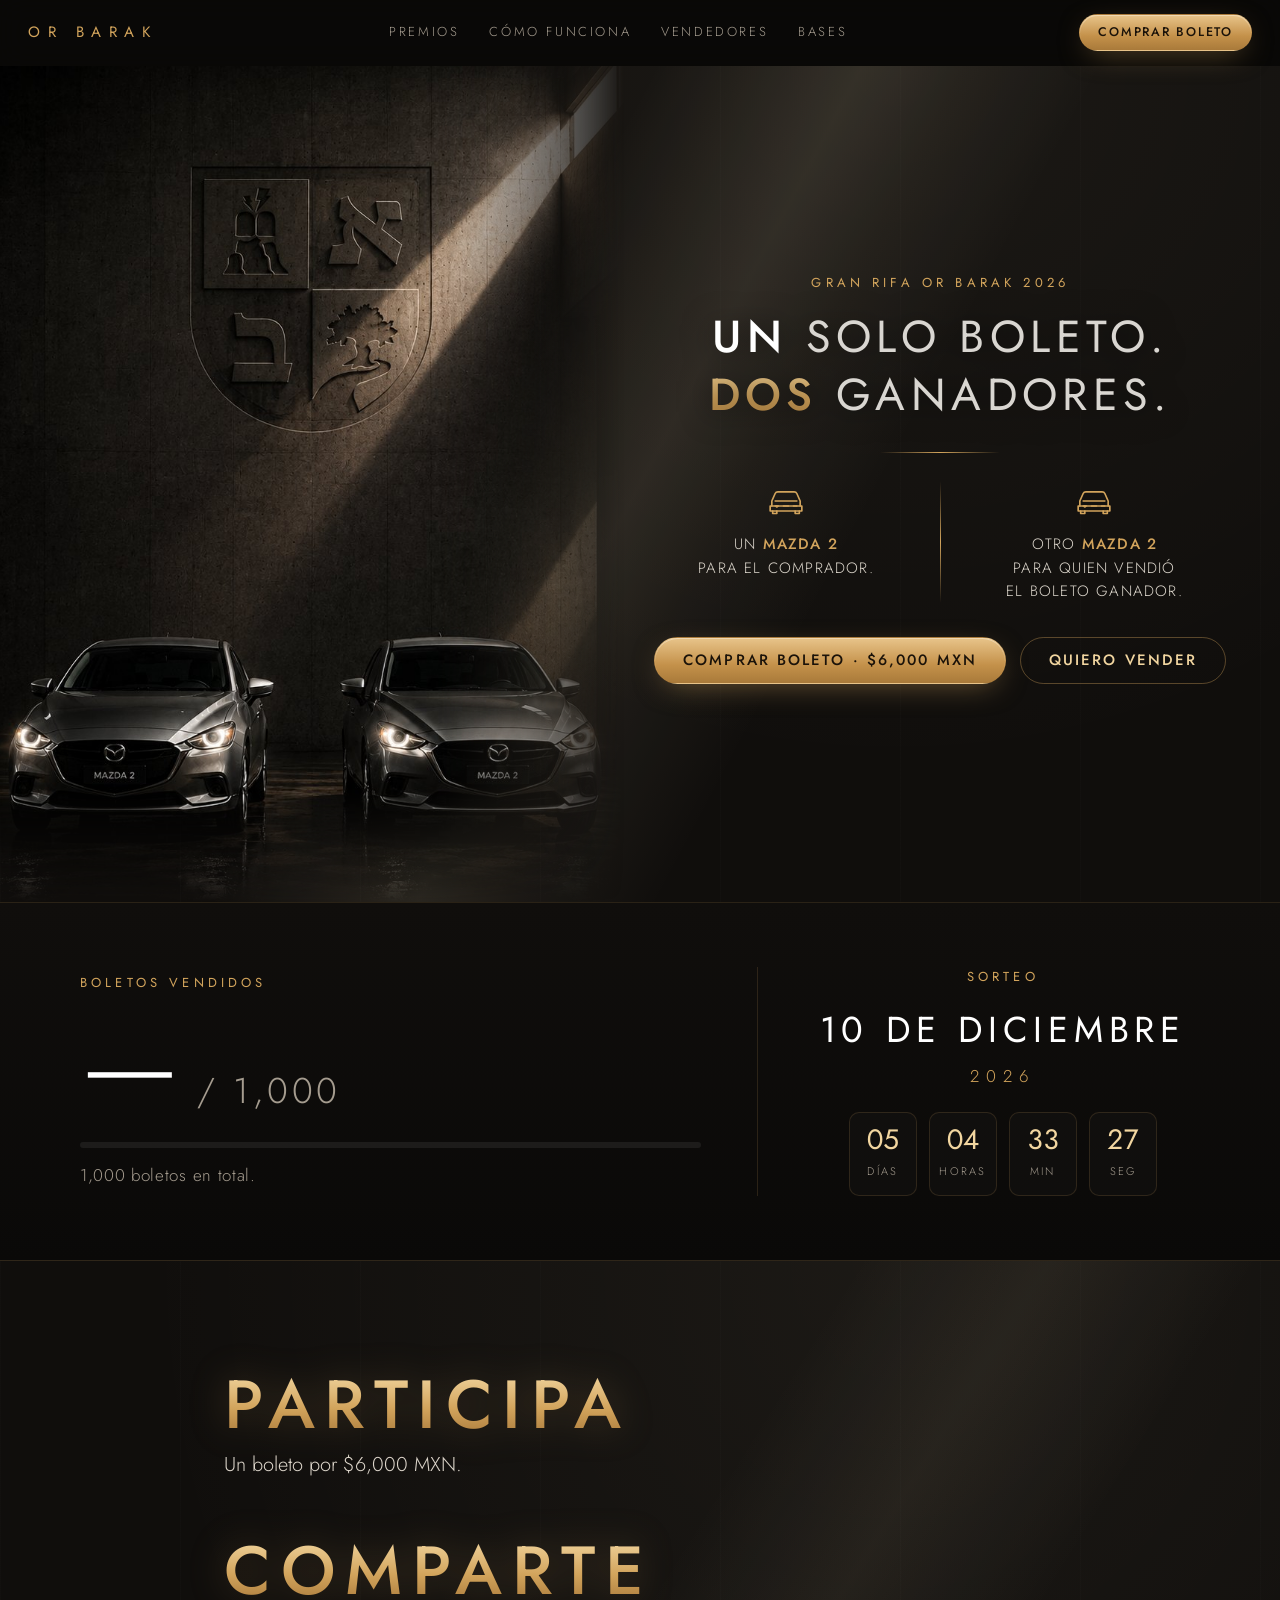
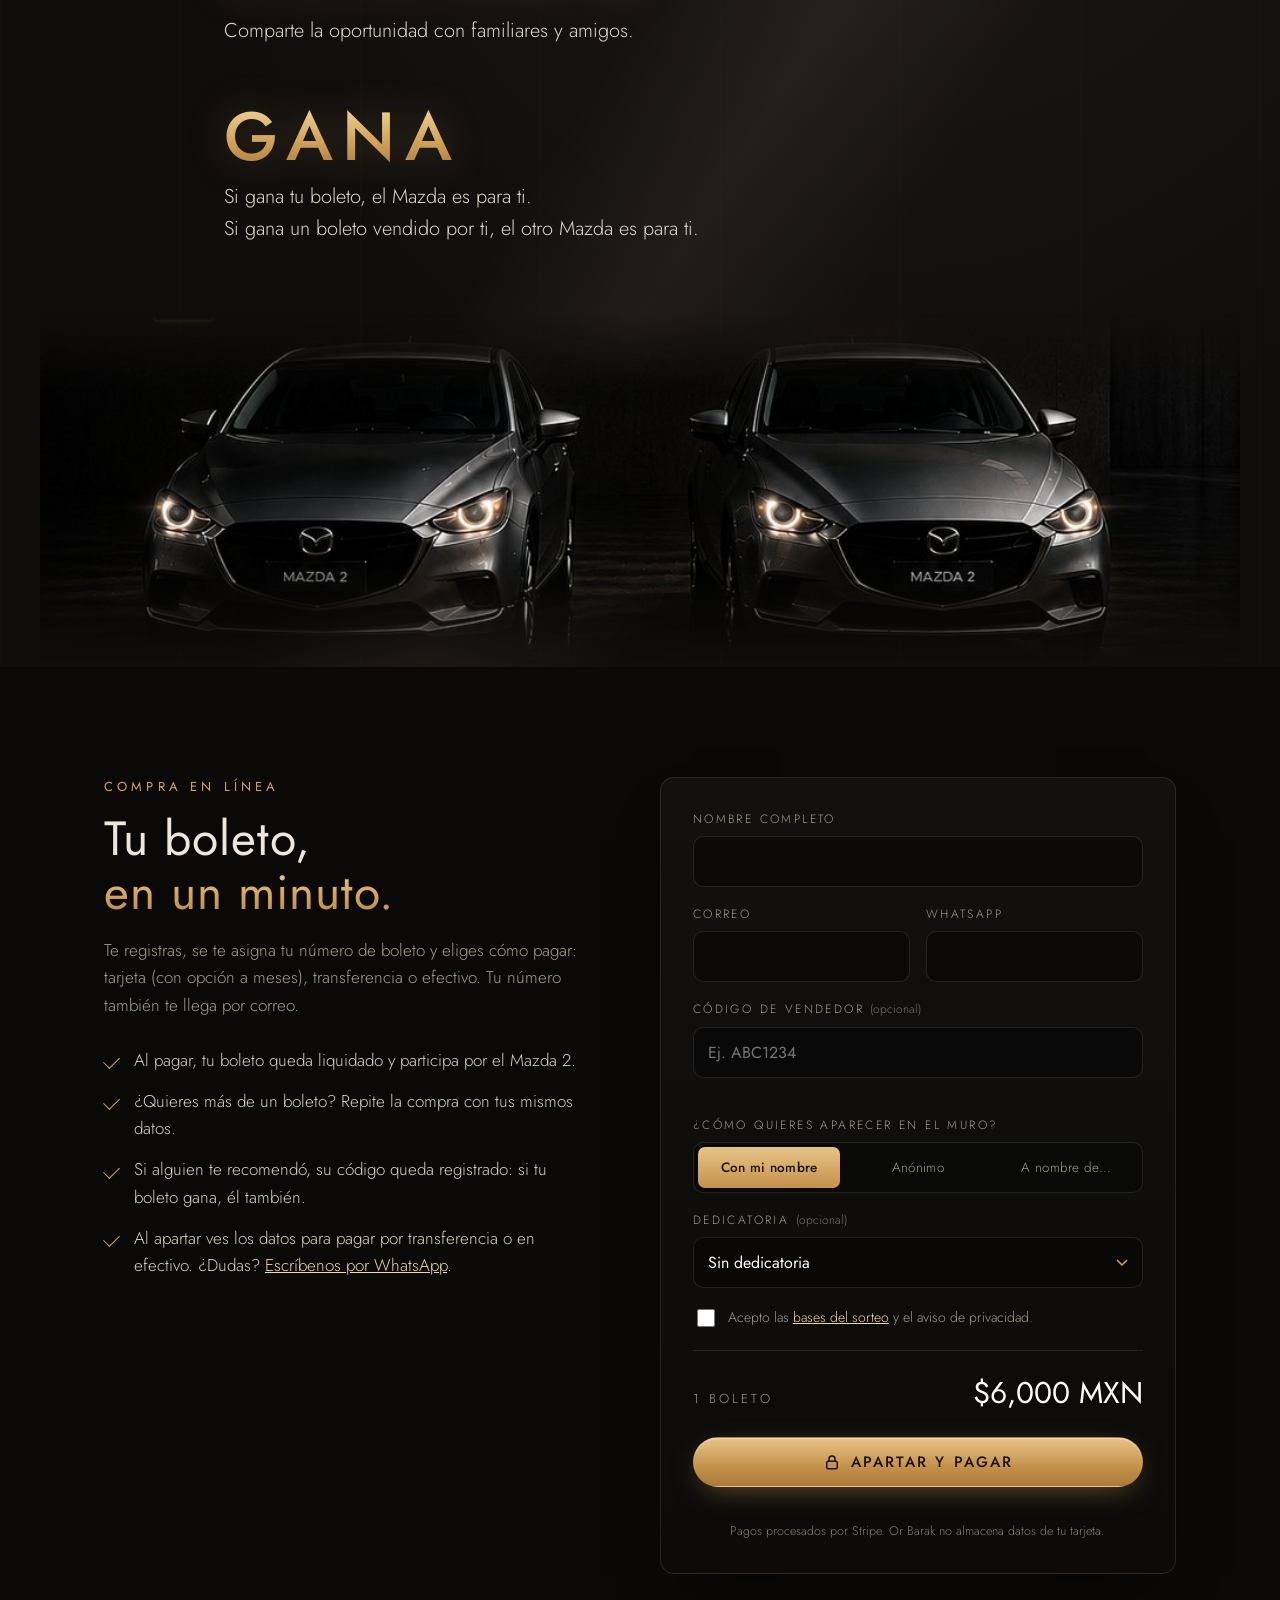
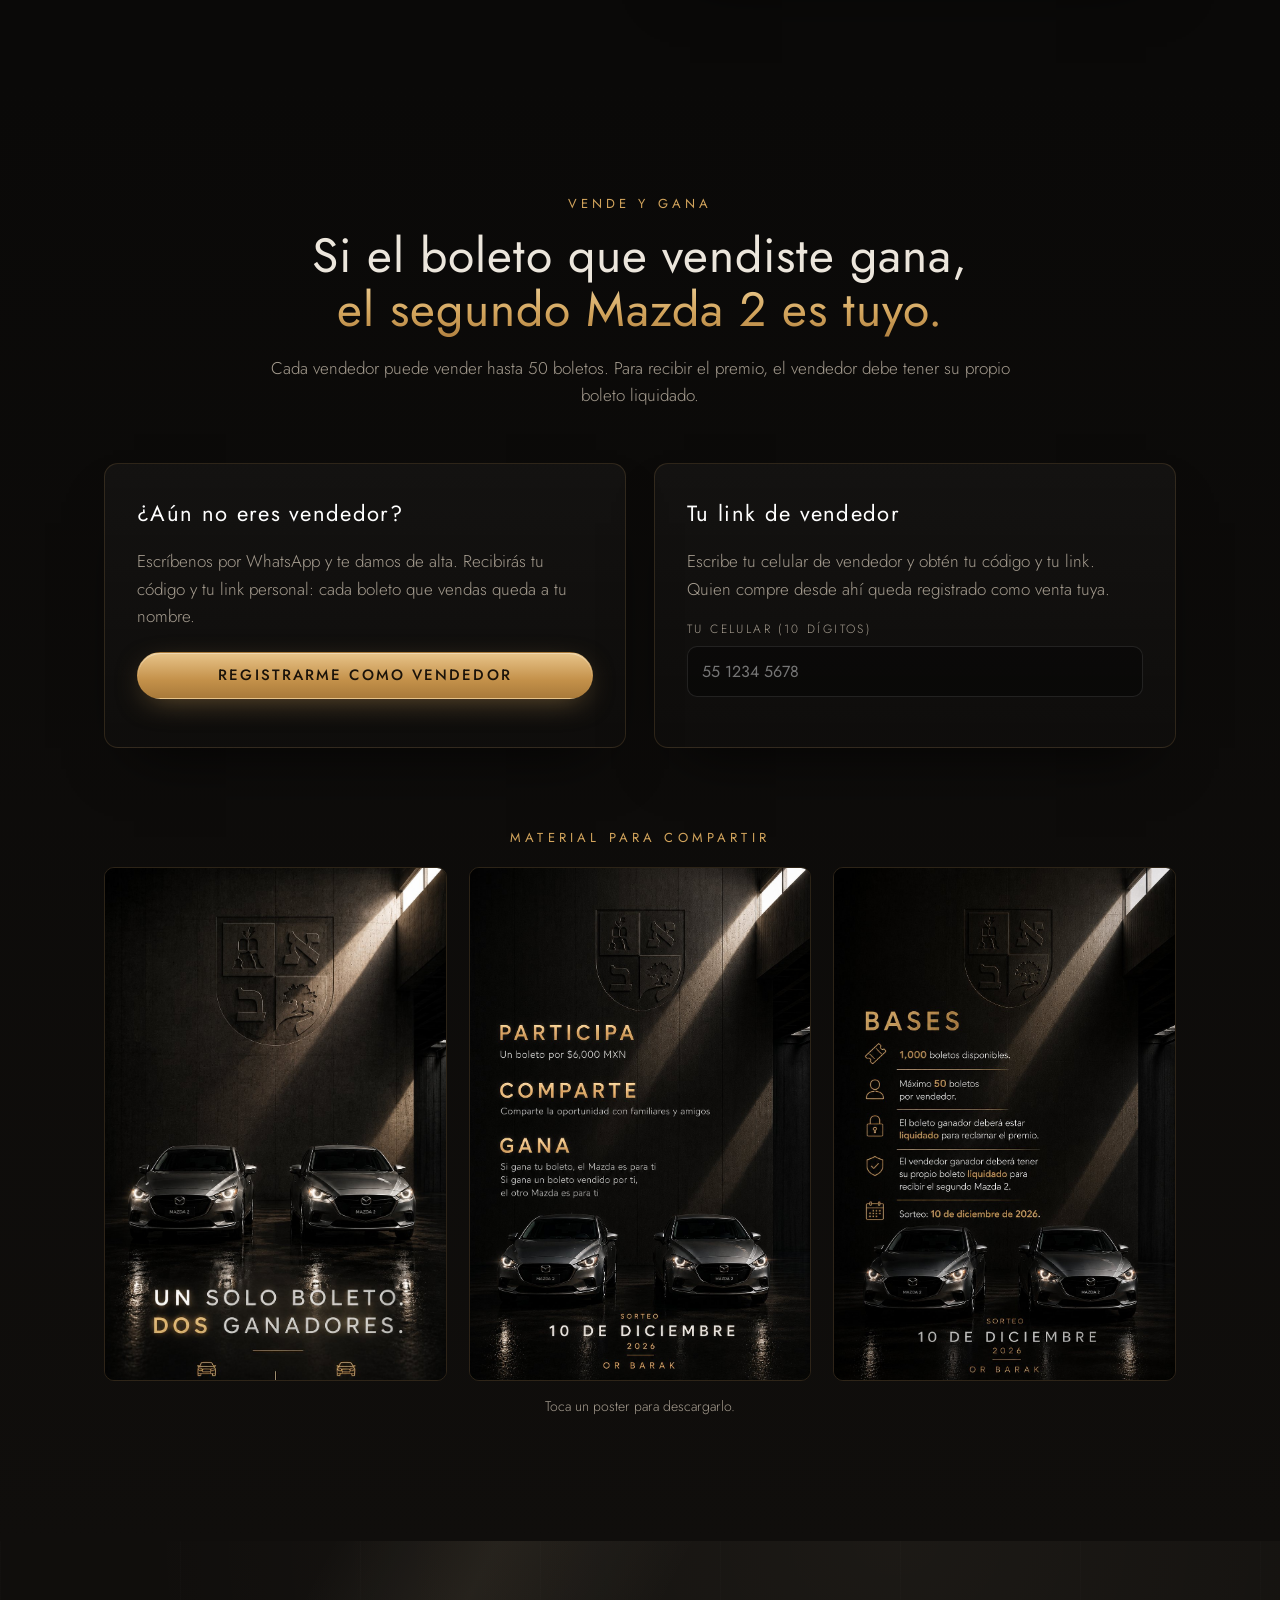
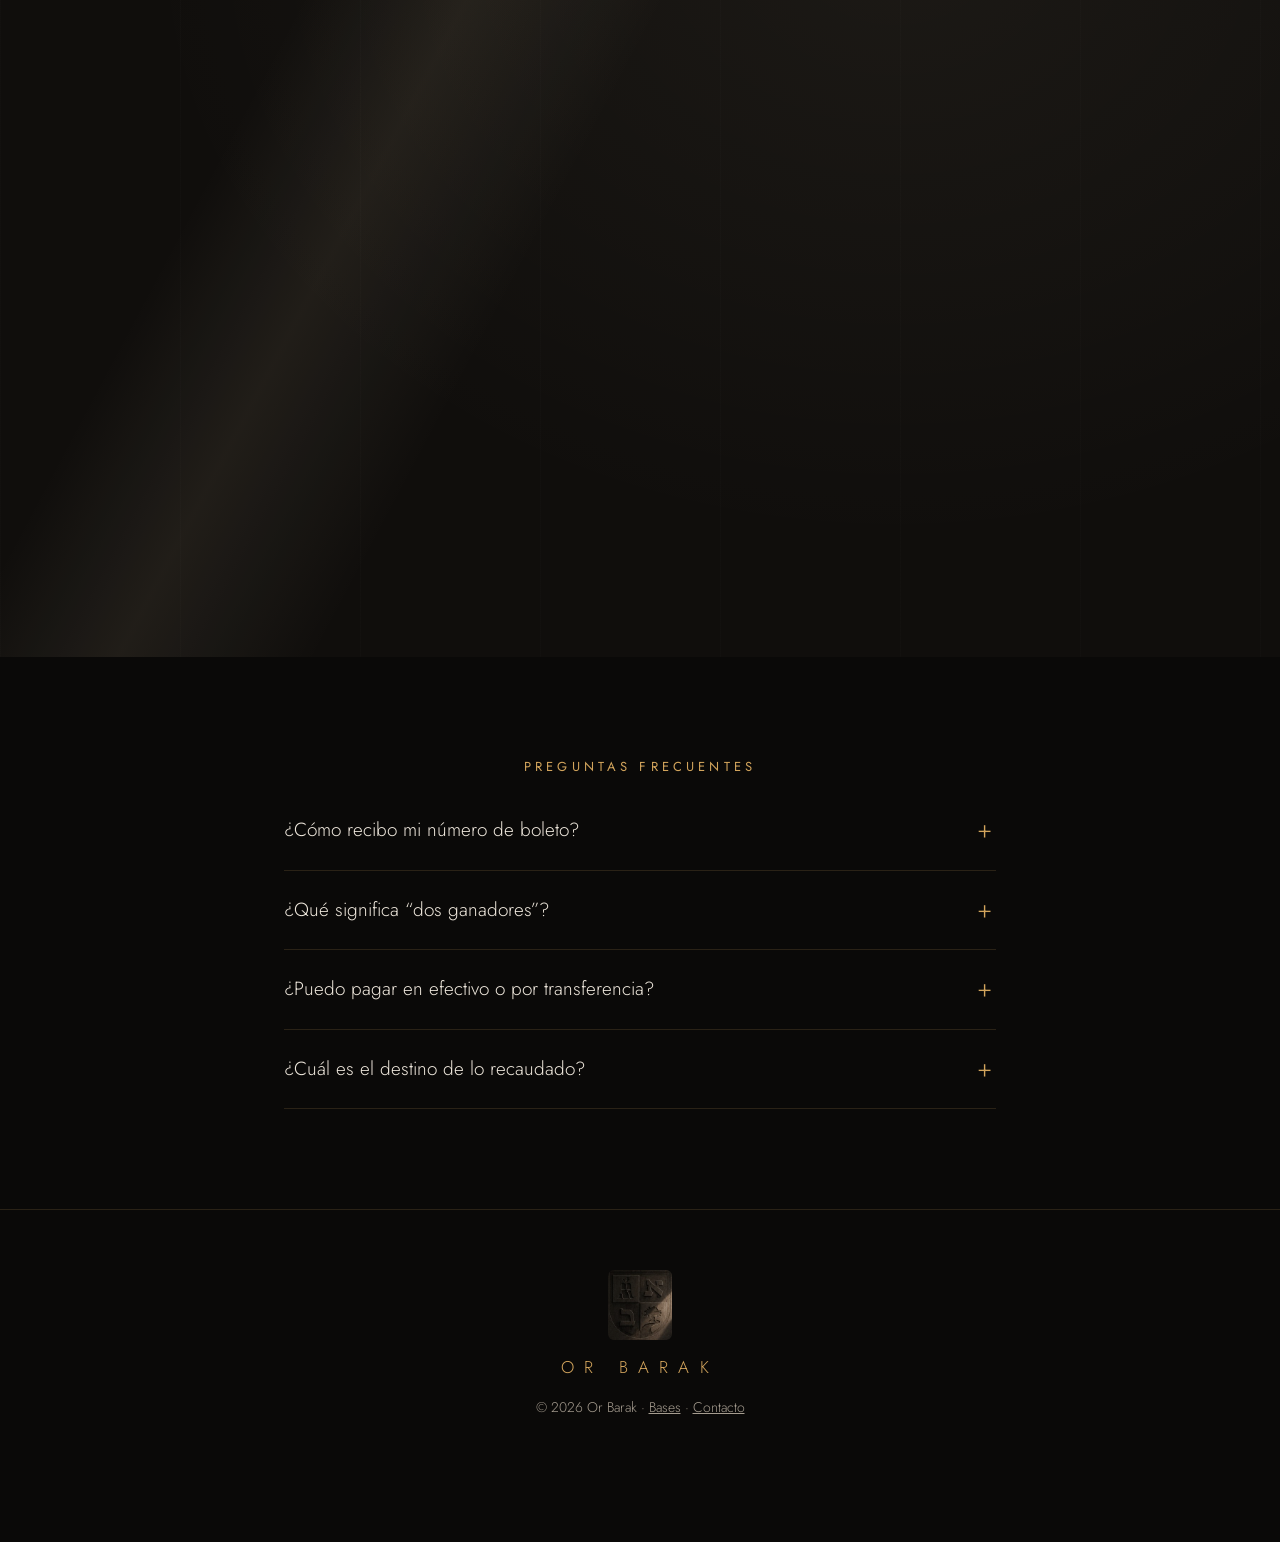
==== commit b9cb722d: "Página de pago con tarjeta, transferencia y efectivo (/pagar) Co-Authored-By: Claude Opus 5.5 <norep" ====
--- a/index.html
+++ b/index.html
@@ -125,12 +125,12 @@
     <div class="buy-intro reveal">
       <p class="eyebrow">Compra en línea</p>
       <h2 class="section-title">Tu boleto,<br><span class="g">en un minuto.</span></h2>
-      <p class="muted">Te registras, se te asigna tu número de boleto y pasas directo al pago seguro con tarjeta (Stripe), con opción a meses. Tu número también te llega por correo.</p>
+      <p class="muted">Te registras, se te asigna tu número de boleto y eliges cómo pagar: tarjeta (con opción a meses), transferencia o efectivo. Tu número también te llega por correo.</p>
       <ul class="checks">
         <li>Al pagar, tu boleto queda liquidado y participa por el Mazda 2.</li>
         <li>¿Quieres más de un boleto? Repite la compra con tus mismos datos.</li>
         <li>Si alguien te recomendó, su código queda registrado: si tu boleto gana, él también.</li>
-        <li>¿Prefieres transferencia o efectivo? <a href="#" id="waTransfer" target="_blank" rel="noopener">Escríbenos por WhatsApp</a>.</li>
+        <li>Al apartar ves los datos para pagar por transferencia o en efectivo. ¿Dudas? <a href="#" id="waTransfer" target="_blank" rel="noopener">Escríbenos por WhatsApp</a>.</li>
       </ul>
     </div>
 
@@ -291,7 +291,7 @@
     <details class="reveal"><summary>¿Qué significa “dos ganadores”?</summary>
       <p>Se sortea un solo boleto. Quien lo compró gana un Mazda 2, y la persona que se lo vendió gana otro Mazda 2.</p></details>
     <details class="reveal"><summary>¿Puedo pagar en efectivo o por transferencia?</summary>
-      <p>Sí. Pídele tu boleto a un vendedor o <a href="#" class="js-wa" target="_blank" rel="noopener">escríbenos por WhatsApp</a>. Los comprobantes se envían a <span class="js-mail"></span>.</p></details>
+      <p>Sí. Al apartar tu boleto te mostramos los datos para transferir. Para pagar en efectivo, entrégalo a tu vendedor o <a href="#" class="js-wa" target="_blank" rel="noopener">escríbenos por WhatsApp</a>. Los comprobantes de transferencia se envían a <span class="js-mail"></span>.</p></details>
     <details class="reveal"><summary>¿Cuál es el destino de lo recaudado?</summary>
       <p>Lo recaudado apoya a Or Barak, institución educativa para alumnos de secundaria y preparatoria que necesitan una escuela diferente.</p></details>
   </div>
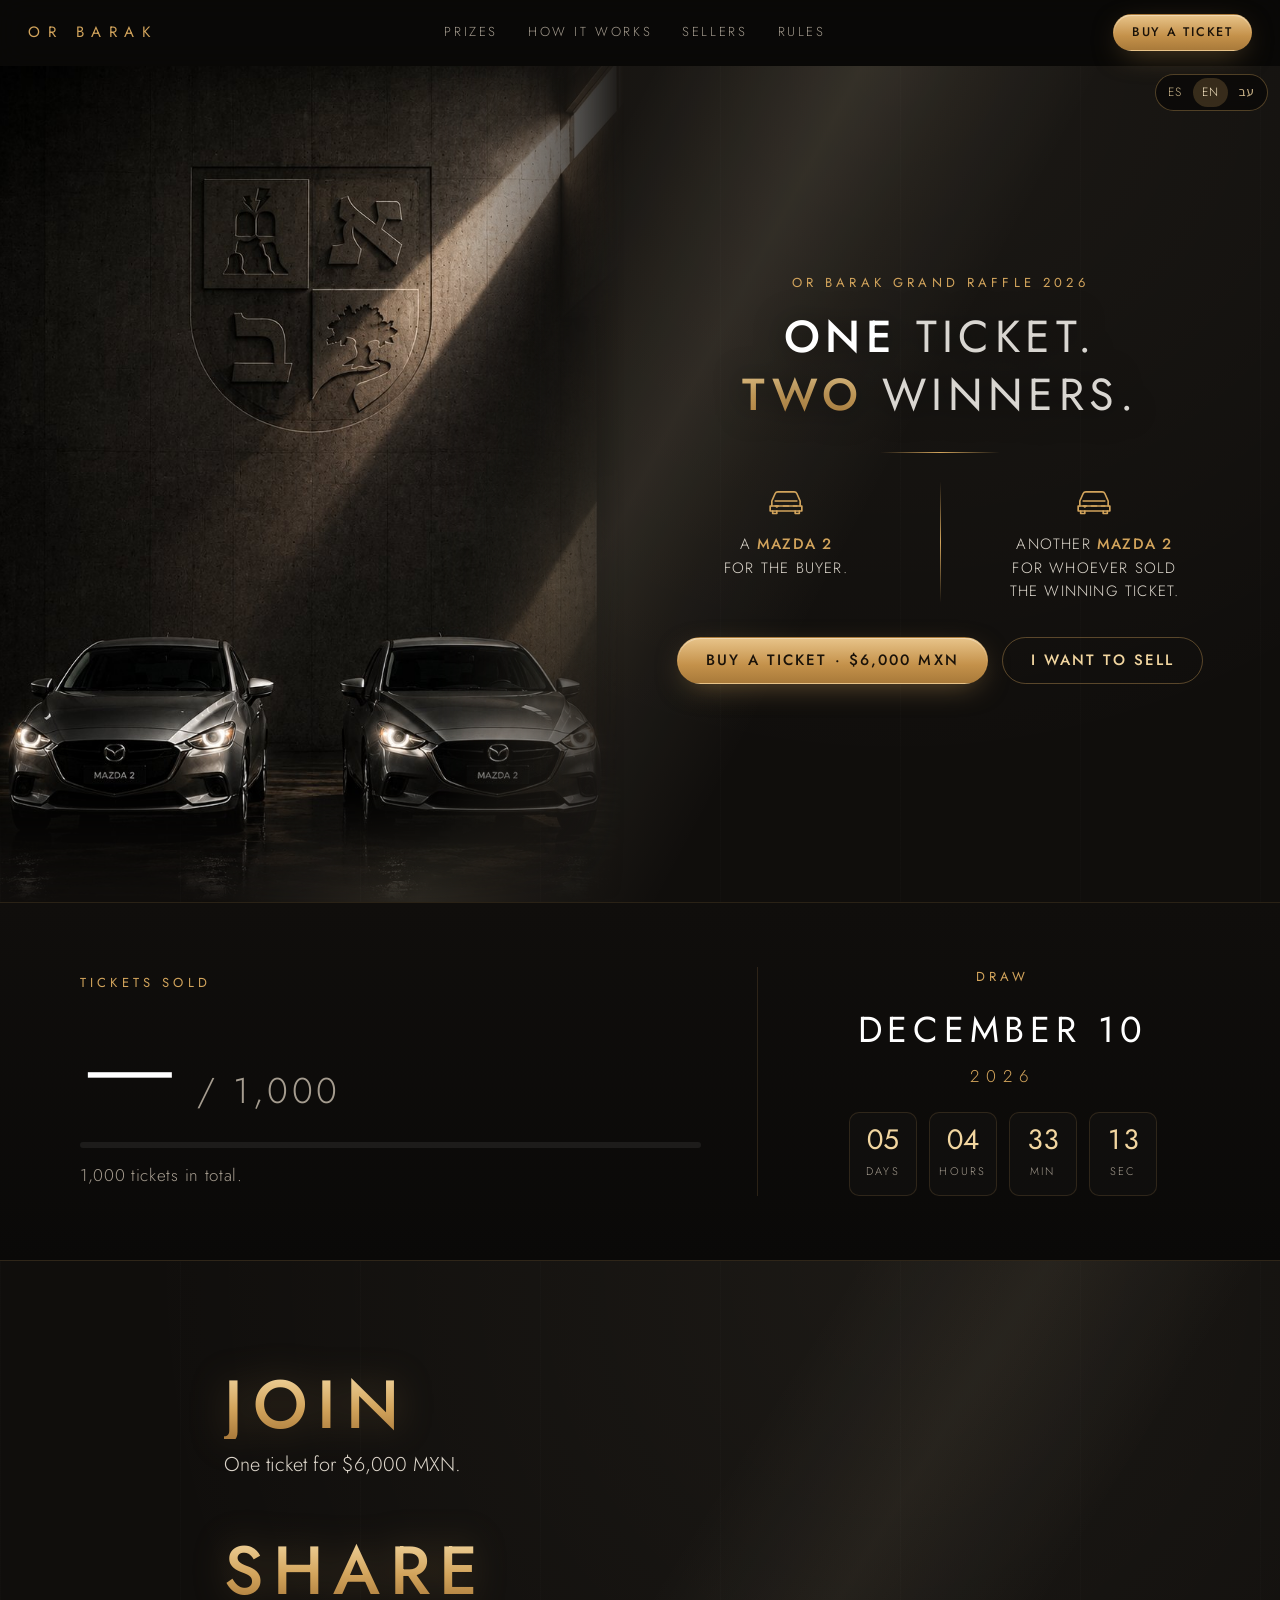
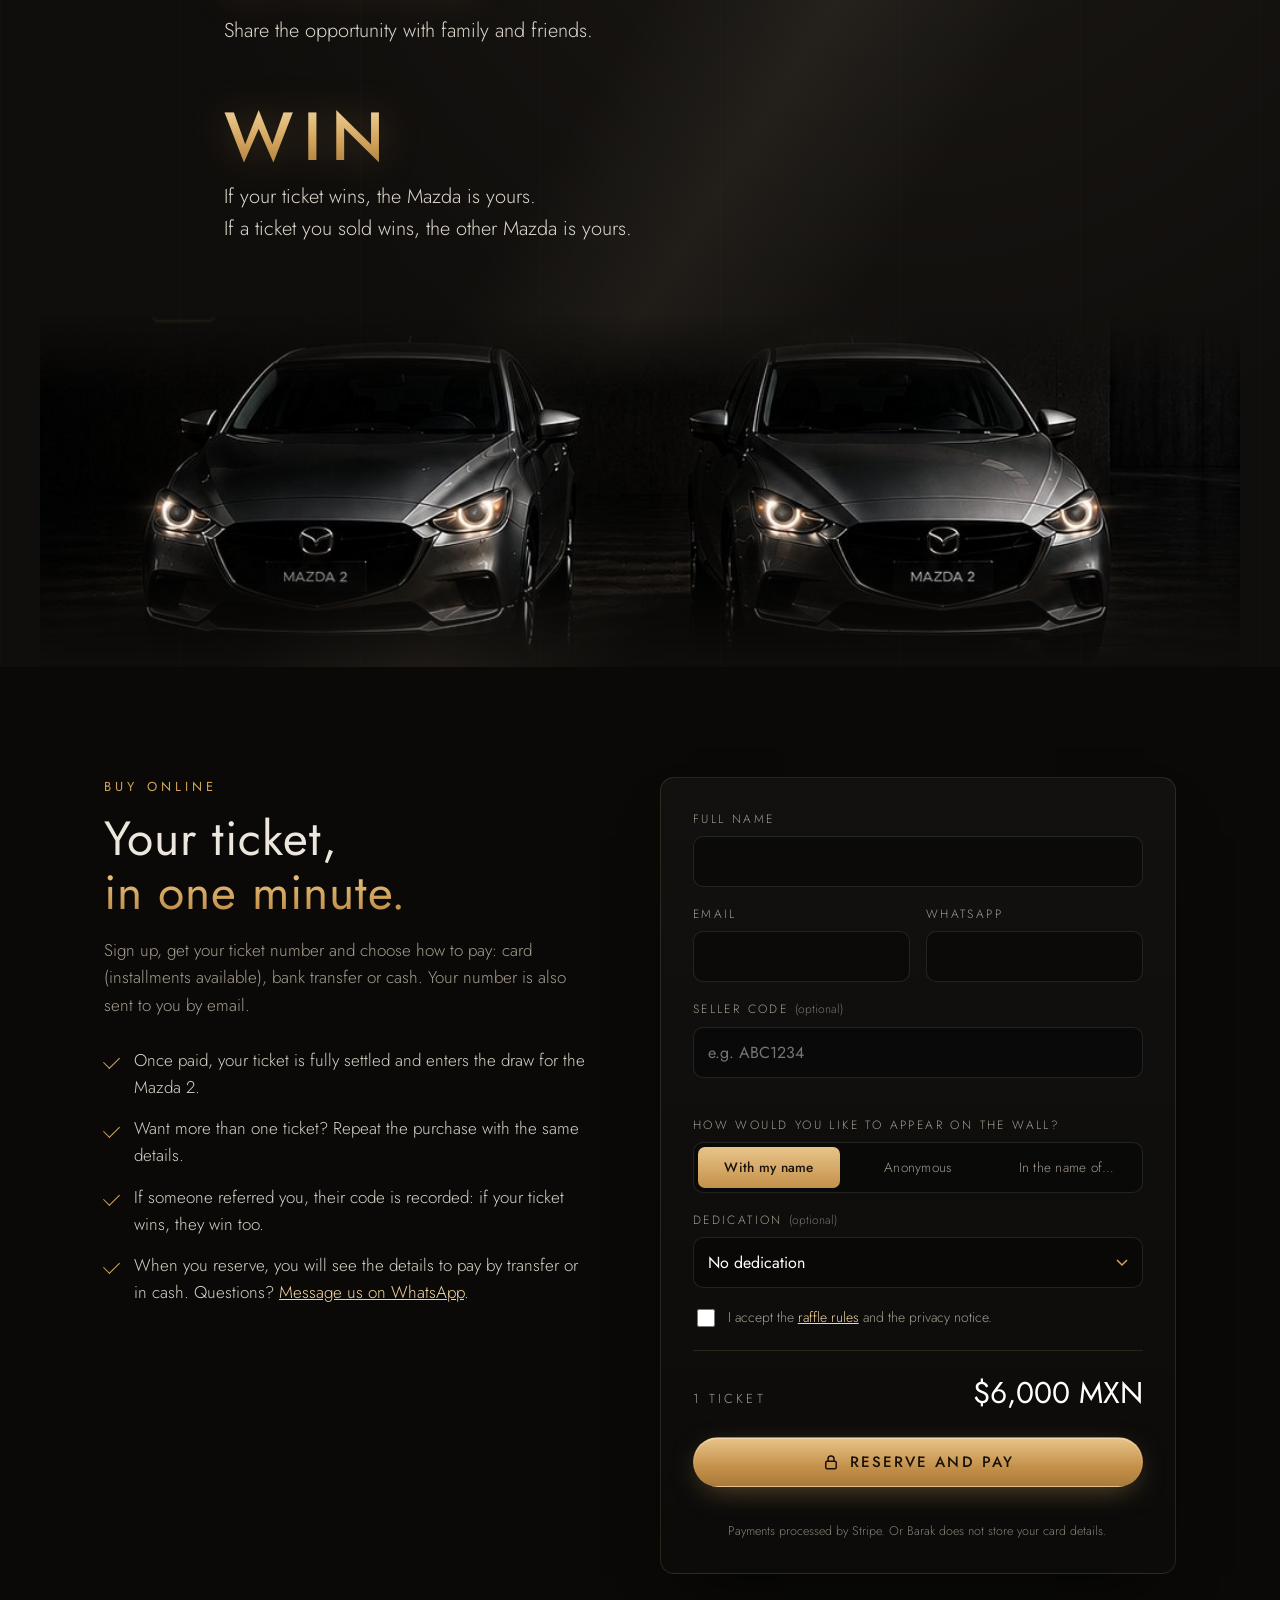
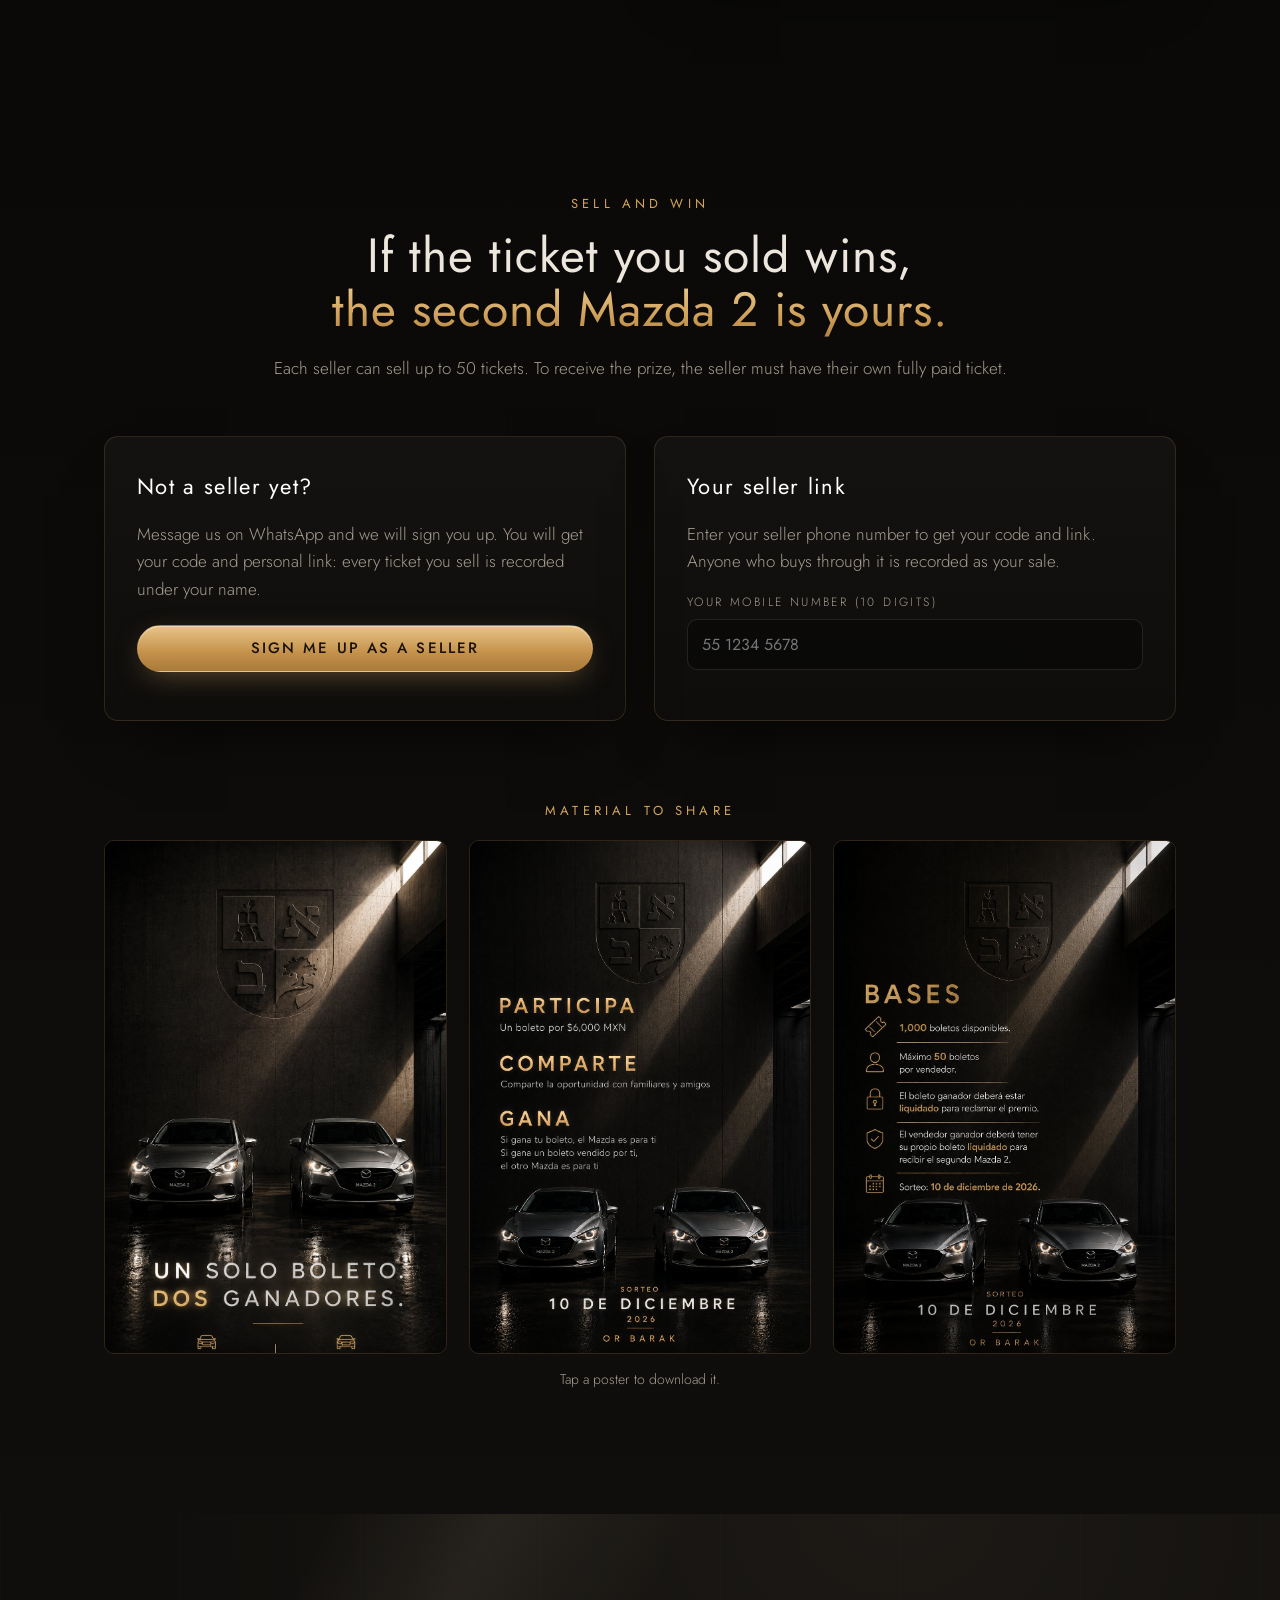
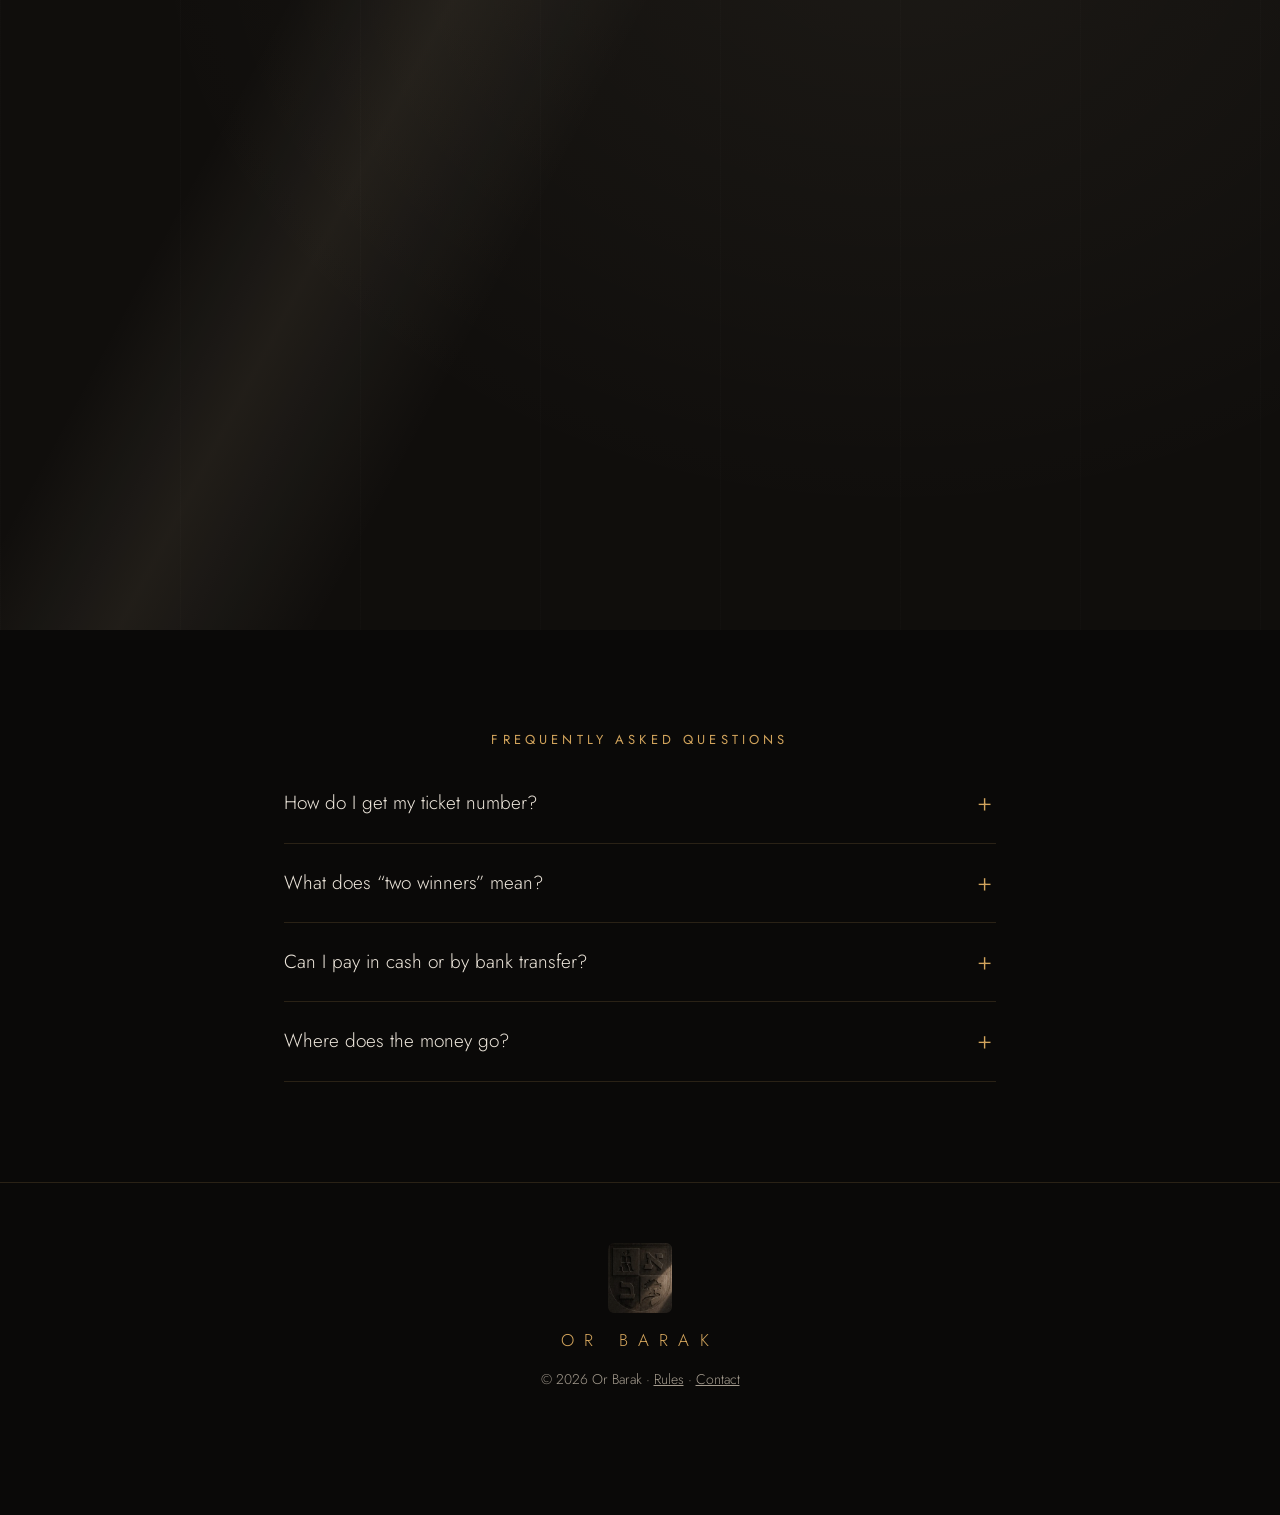
==== commit 7f87ece3: "Página en español, inglés y hebreo según la ubicación - i18n.js: detecta idioma (?lang, elección gua" ====
--- a/index.html
+++ b/index.html
@@ -54,19 +54,19 @@
   <div class="hero-copy">
     <p class="eyebrow">Gran Rifa Or Barak 2026</p>
     <h1 class="headline">
-      <span class="line"><span class="hl-white">UN</span> SOLO BOLETO.</span>
-      <span class="line"><span class="hl-gold">DOS</span> GANADORES.</span>
+      <span class="line"><span class="hl-white" data-i18n="hero1a">UN</span><span data-i18n="hero1b"> SOLO BOLETO.</span></span>
+      <span class="line"><span class="hl-gold" data-i18n="hero2a">DOS</span><span data-i18n="hero2b"> GANADORES.</span></span>
     </h1>
     <div class="rule"></div>
     <div class="prizes">
       <div class="prize">
         <svg class="ic" viewBox="0 0 48 48"><use href="#i-car"/></svg>
-        <p>UN <b>MAZDA 2</b><br>PARA EL COMPRADOR.</p>
+        <p data-i18n-html="prize1">UN <b>MAZDA 2</b><br>PARA EL COMPRADOR.</p>
       </div>
       <div class="prize-sep"></div>
       <div class="prize">
         <svg class="ic" viewBox="0 0 48 48"><use href="#i-car"/></svg>
-        <p>OTRO <b>MAZDA 2</b><br>PARA QUIEN VENDIÓ<br>EL BOLETO GANADOR.</p>
+        <p data-i18n-html="prize2">OTRO <b>MAZDA 2</b><br>PARA QUIEN VENDIÓ<br>EL BOLETO GANADOR.</p>
       </div>
     </div>
     <div class="hero-cta">
@@ -176,7 +176,7 @@
         </select>
         <input id="fDedTexto" name="dedTexto" maxlength="90" placeholder="Ej. Moshe ben Sara" hidden>
       </div>
-      <input type="text" id="fHp" name="web_hp" tabindex="-1" autocomplete="off" aria-hidden="true" style="position:absolute;left:-9999px;height:0;width:0;opacity:0">
+      <input type="text" id="fHp" name="web_hp" tabindex="-1" autocomplete="off" aria-hidden="true" style="position:absolute;left:0;top:0;height:0;width:0;opacity:0;overflow:hidden;clip:rect(0 0 0 0);pointer-events:none">
       <label class="consent">
         <input type="checkbox" id="fAcepto" required>
         <span>Acepto las <a href="#bases">bases del sorteo</a> y el aviso de privacidad.</span>
@@ -322,6 +322,7 @@
 </svg>
 
 <script src="config.js"></script>
+<script src="i18n.js"></script>
 <script src="app.js"></script>
 <!-- Cloudflare Web Analytics --><script defer src='https://static.cloudflareinsights.com/beacon.min.js' data-cf-beacon='{"token": "56f4555a49fc4941a8de00b88203edea"}'></script><!-- End Cloudflare Web Analytics -->
 </body>
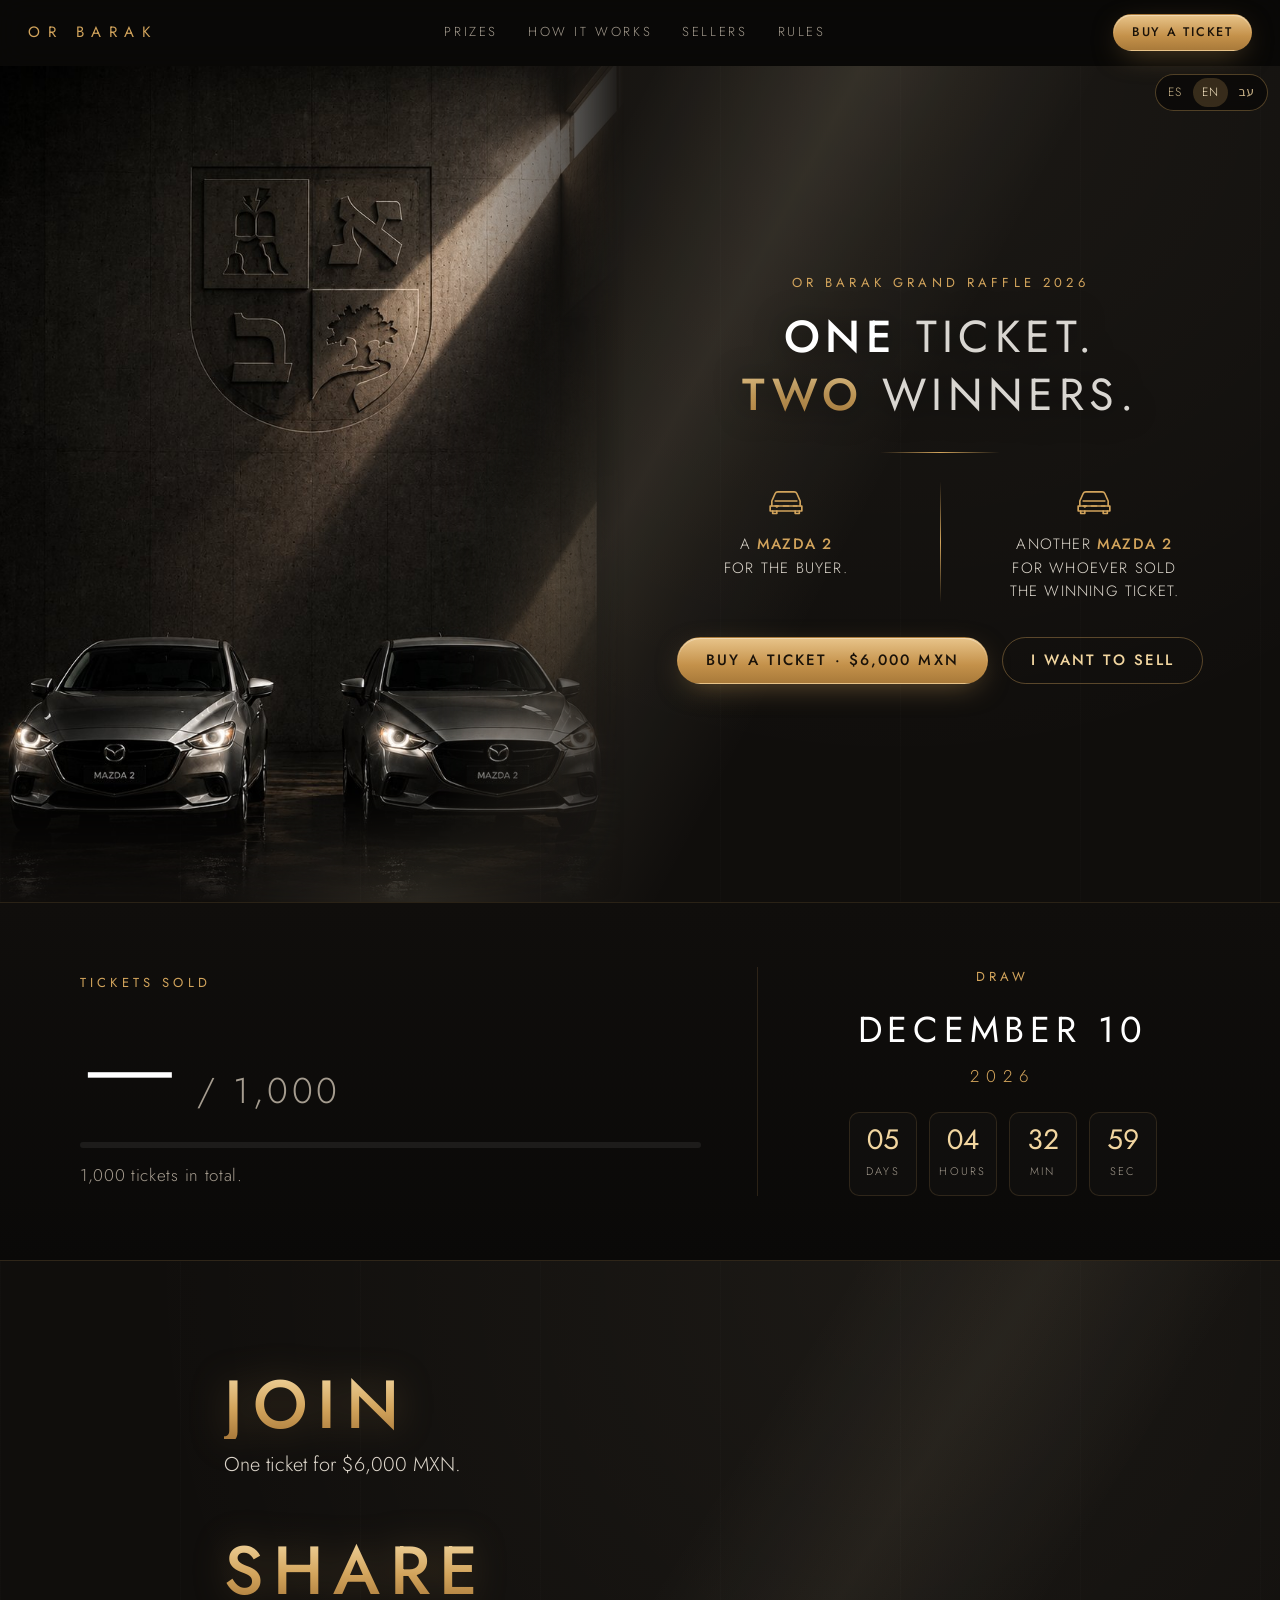
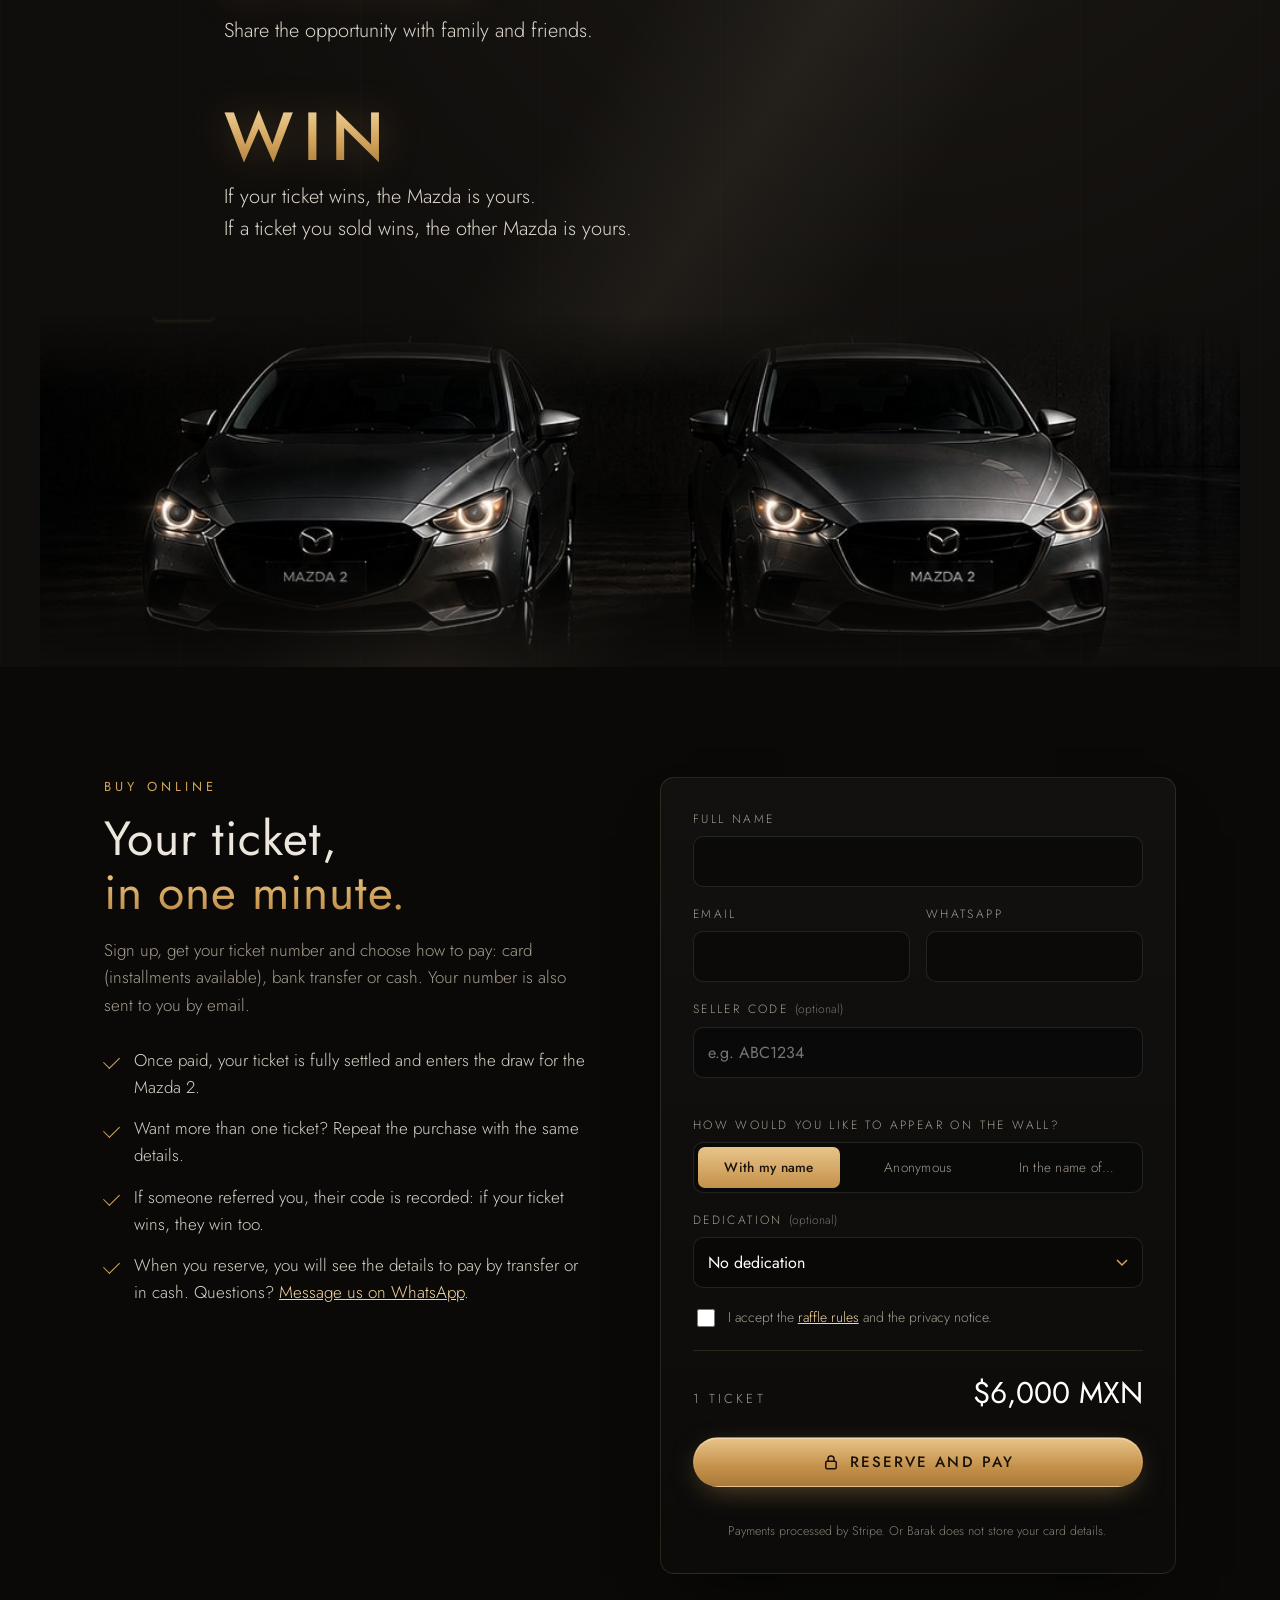
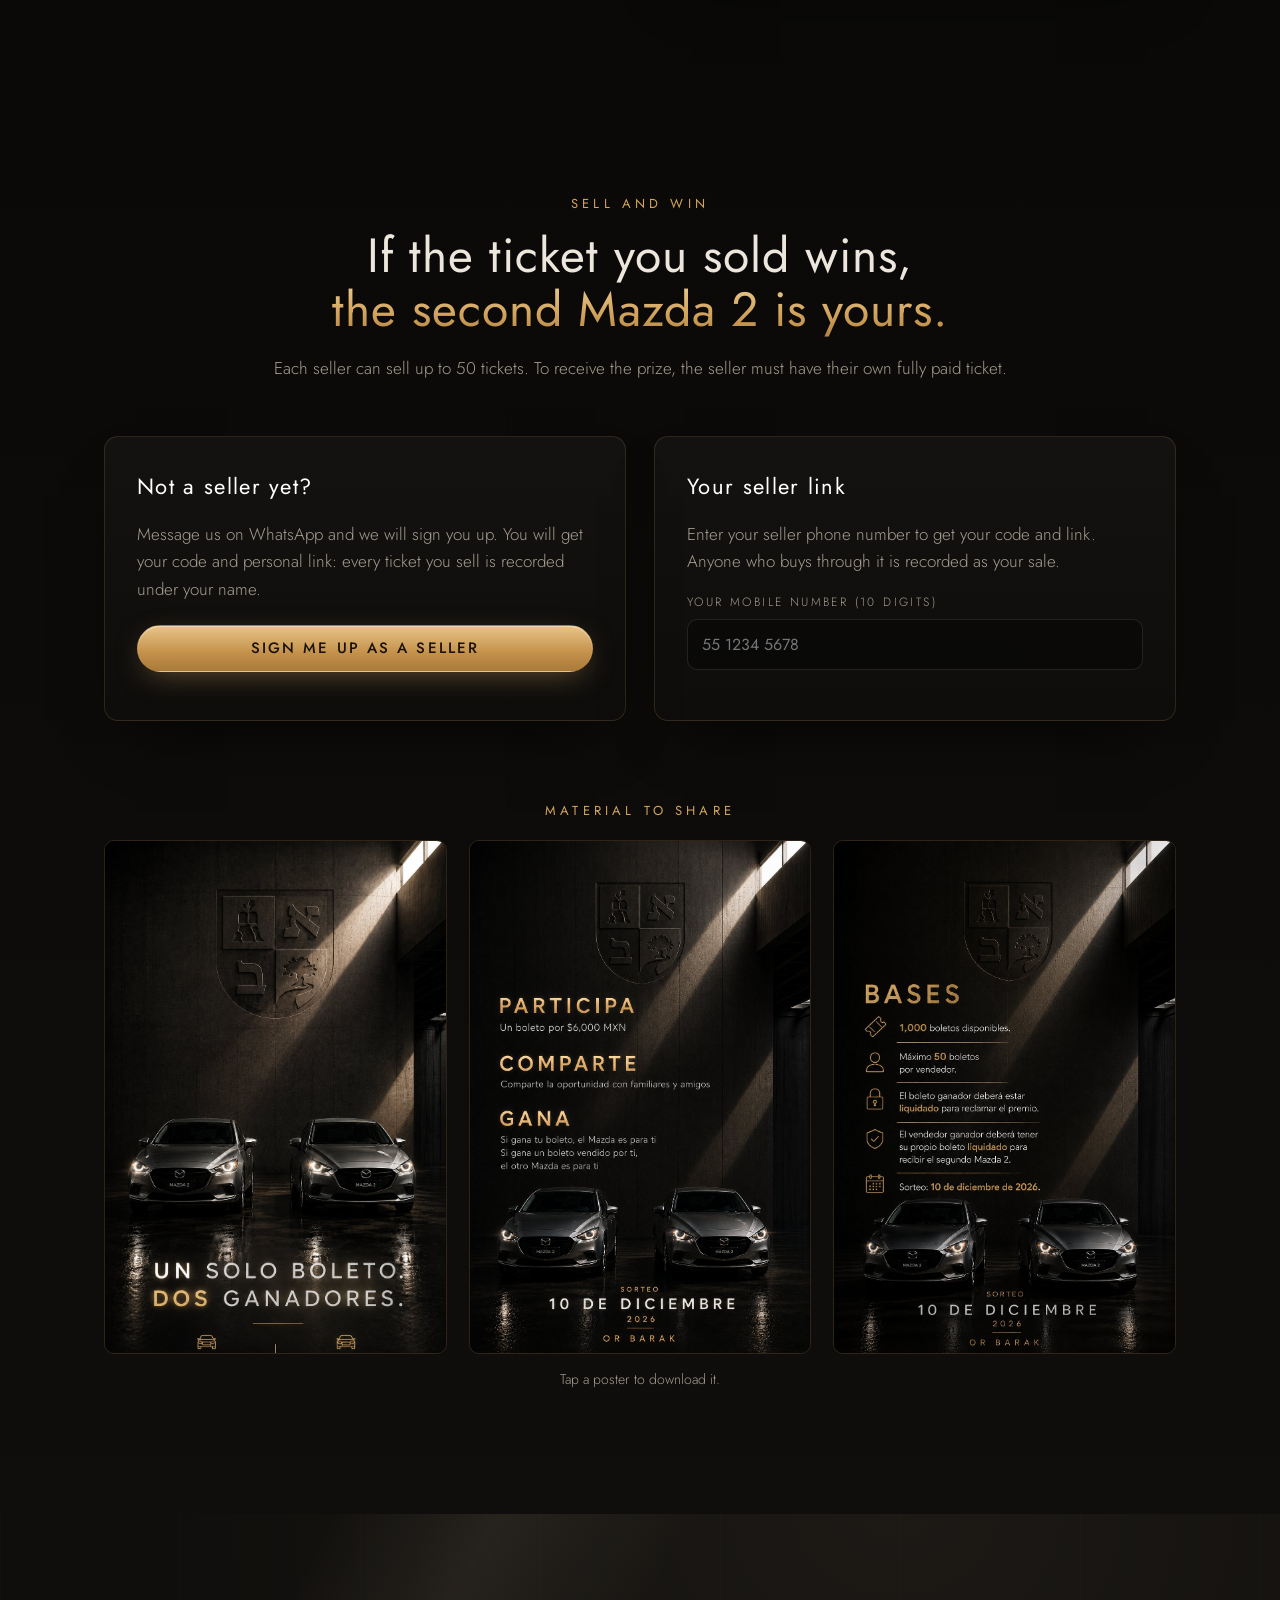
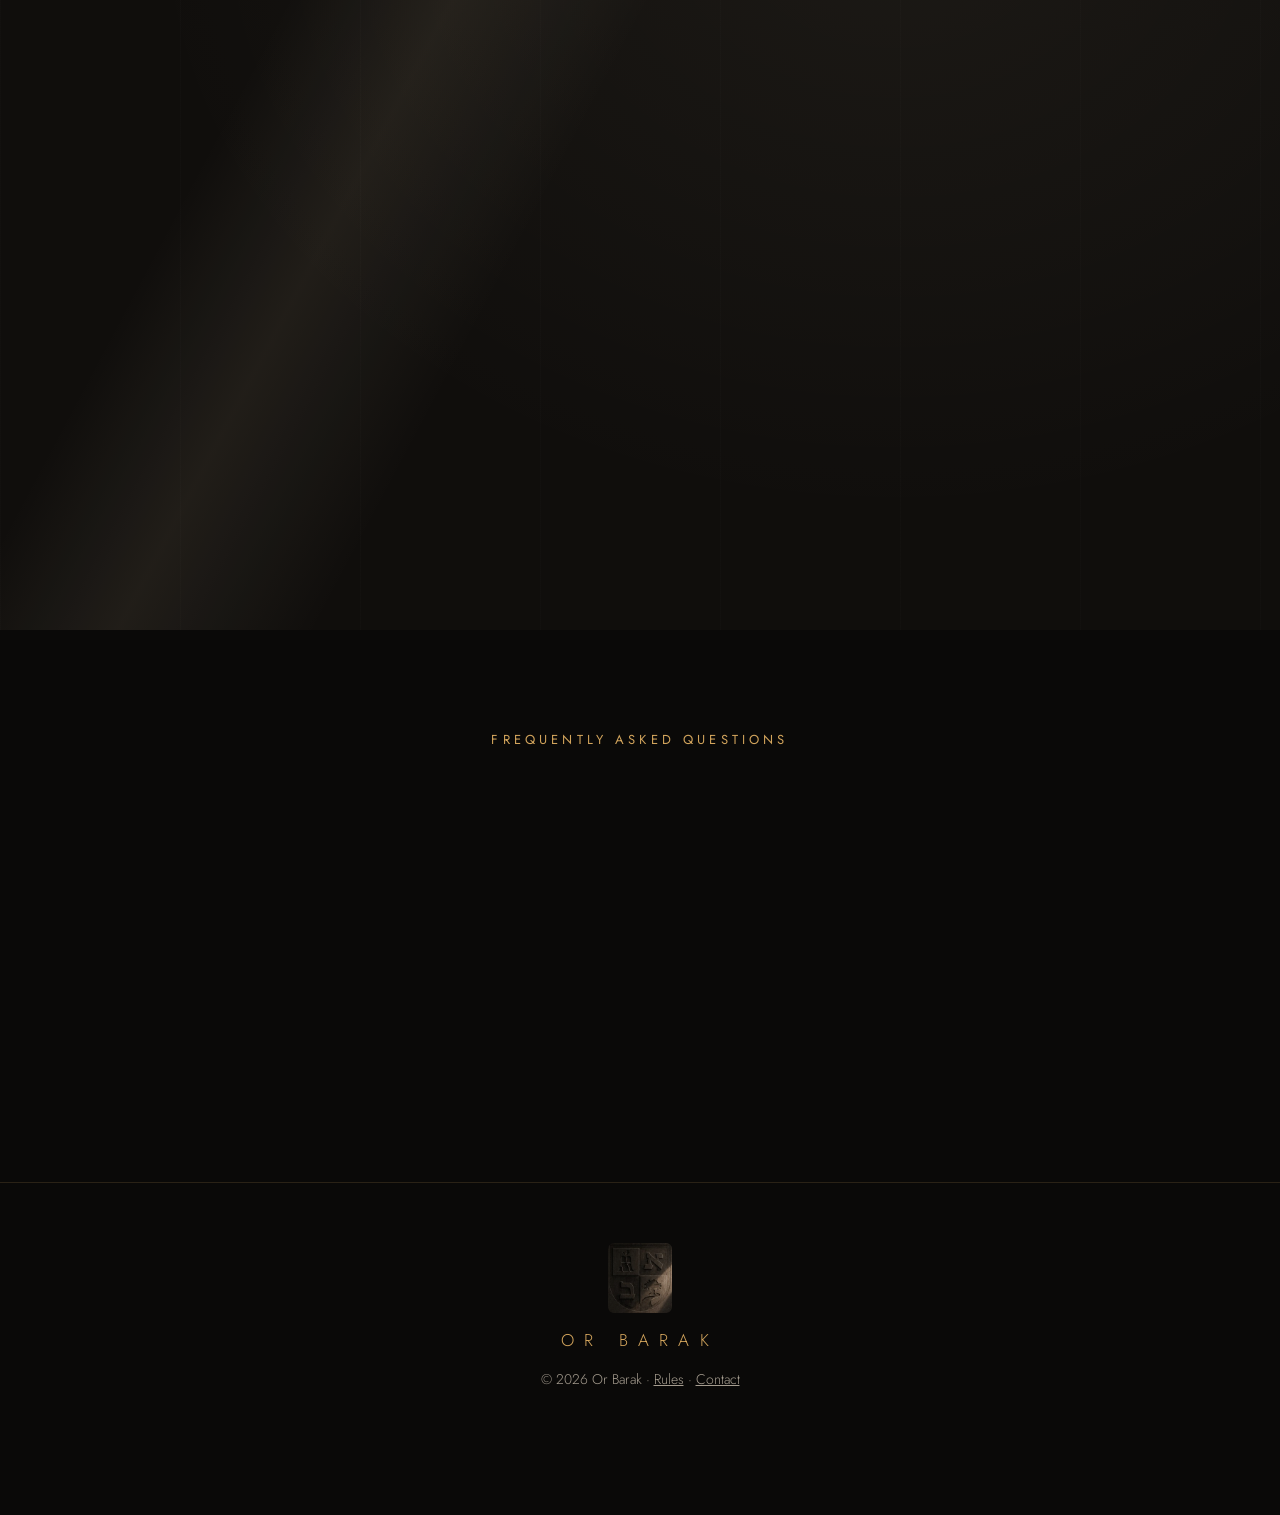
==== commit 14084a30: "Vendedor recordado: botón Quitar y vence a los 30 días Co-Authored-By: Claude Opus 5.5 <noreply@anth" ====
--- a/index.html
+++ b/index.html
@@ -30,6 +30,7 @@
 
 <div class="seller-strip" id="sellerStrip" hidden>
   Estás comprando con <strong id="sellerStripName"></strong>
+  <button type="button" class="seller-x" id="sellerStripX">Quitar</button>
 </div>
 
 <header class="nav" id="nav">
--- a/styles.css
+++ b/styles.css
@@ -50,6 +50,8 @@
 
 /* seller strip + nav */
 .seller-strip{background:linear-gradient(90deg,#2a1f12,#3b2b16,#2a1f12);color:var(--gold-hi);text-align:center;font-size:14px;letter-spacing:.06em;padding:9px 16px;border-bottom:1px solid var(--line)}
+.seller-x{margin-inline-start:12px;background:none;border:1px solid var(--line);color:var(--muted);border-radius:999px;font:inherit;font-size:12px;letter-spacing:.04em;padding:2px 10px;cursor:pointer}
+.seller-x:hover{color:var(--gold-hi);border-color:var(--gold)}
 .nav{position:sticky;top:0;z-index:50;display:flex;align-items:center;justify-content:space-between;gap:20px;padding:14px 28px;background:rgba(10,9,8,.72);backdrop-filter:blur(14px);-webkit-backdrop-filter:blur(14px);border-bottom:1px solid transparent;transition:border-color .3s}
 .nav.scrolled{border-bottom-color:var(--line-soft)}
 .brand{color:var(--gold);text-decoration:none;letter-spacing:.5em;font-weight:400;font-size:15px}
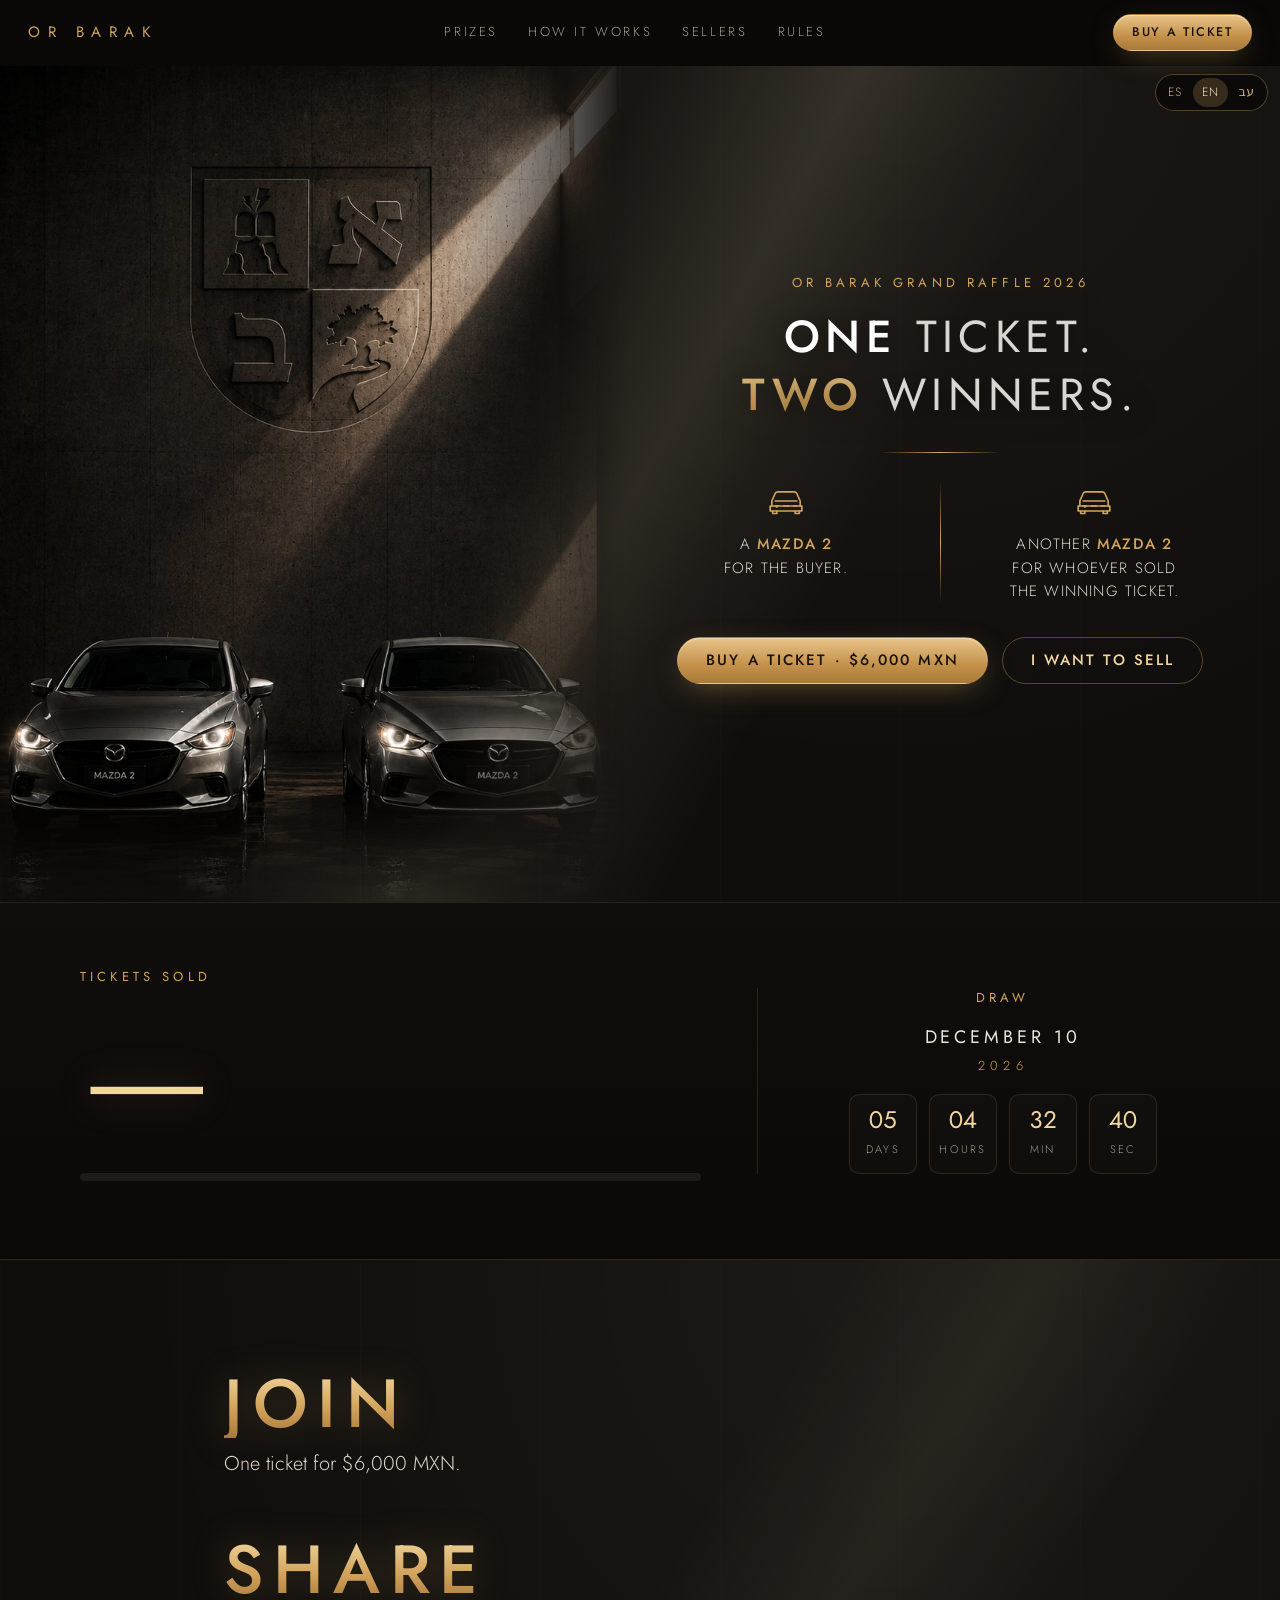
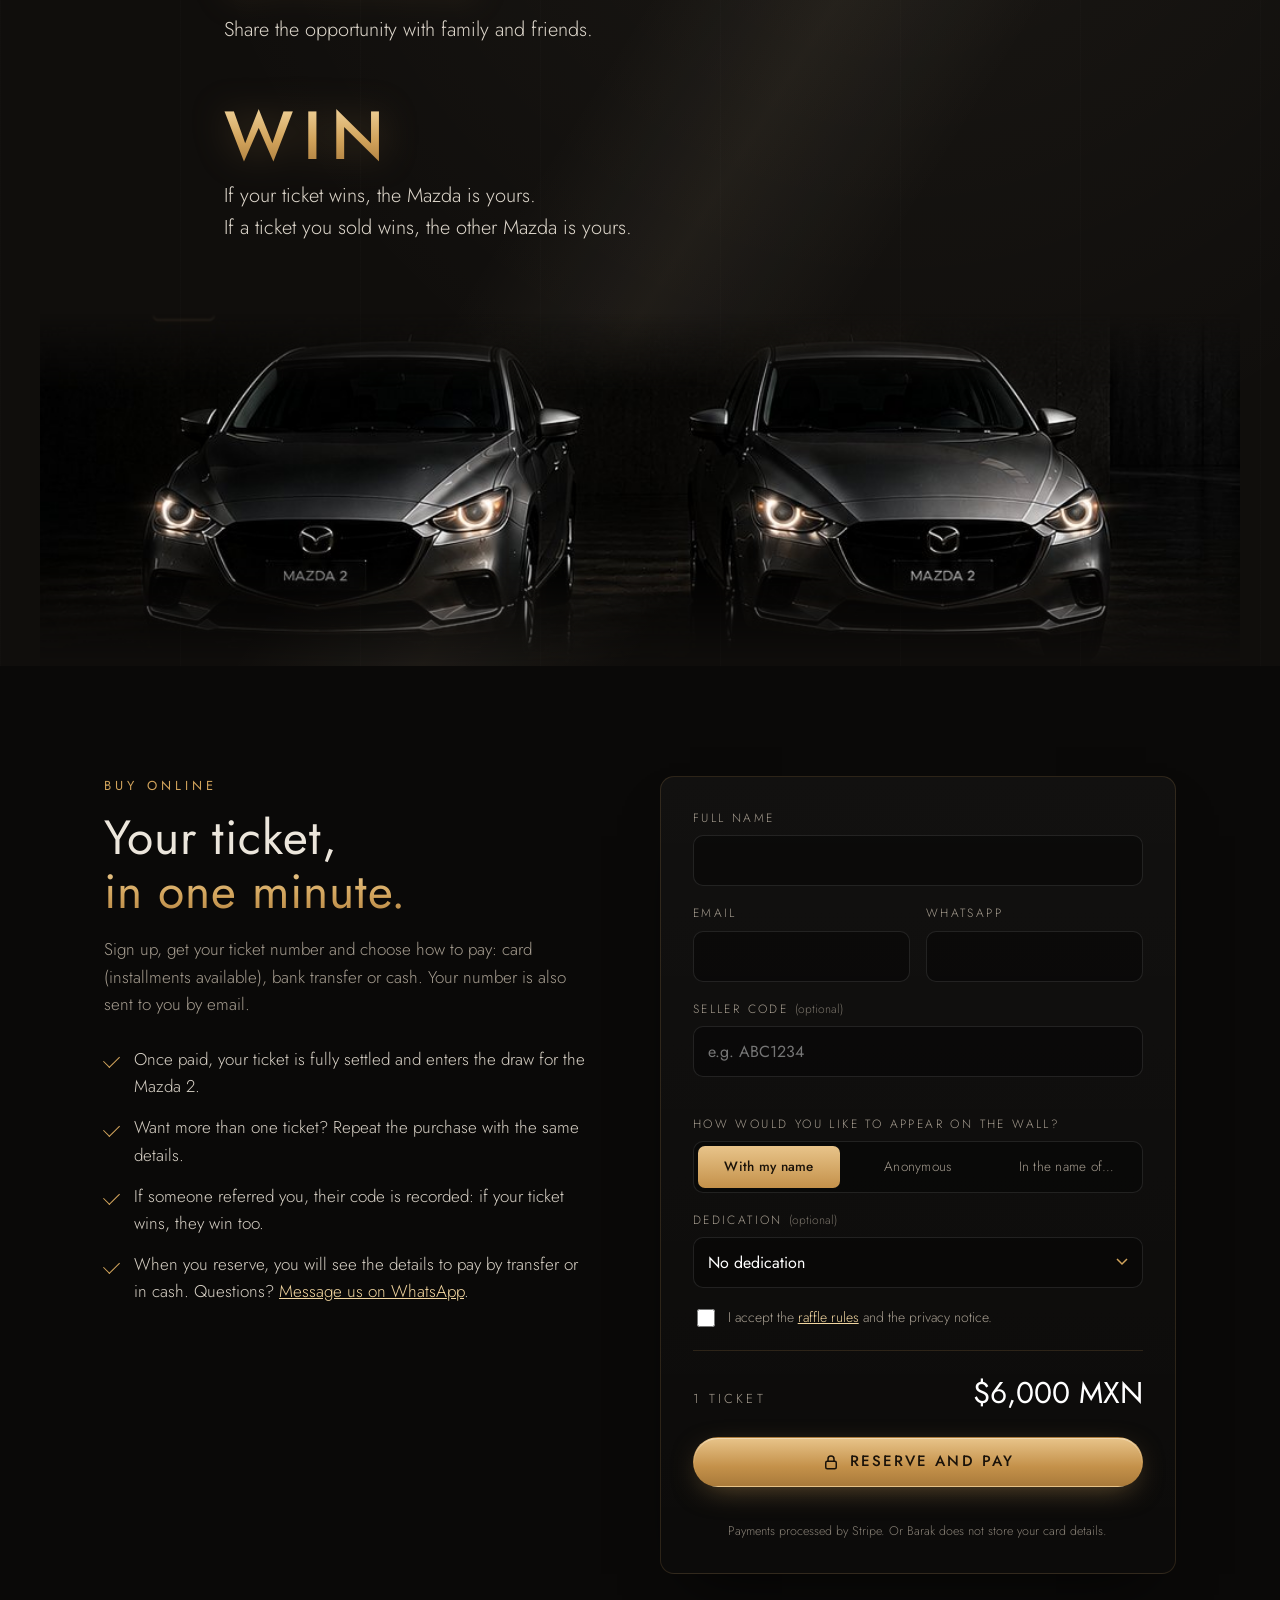
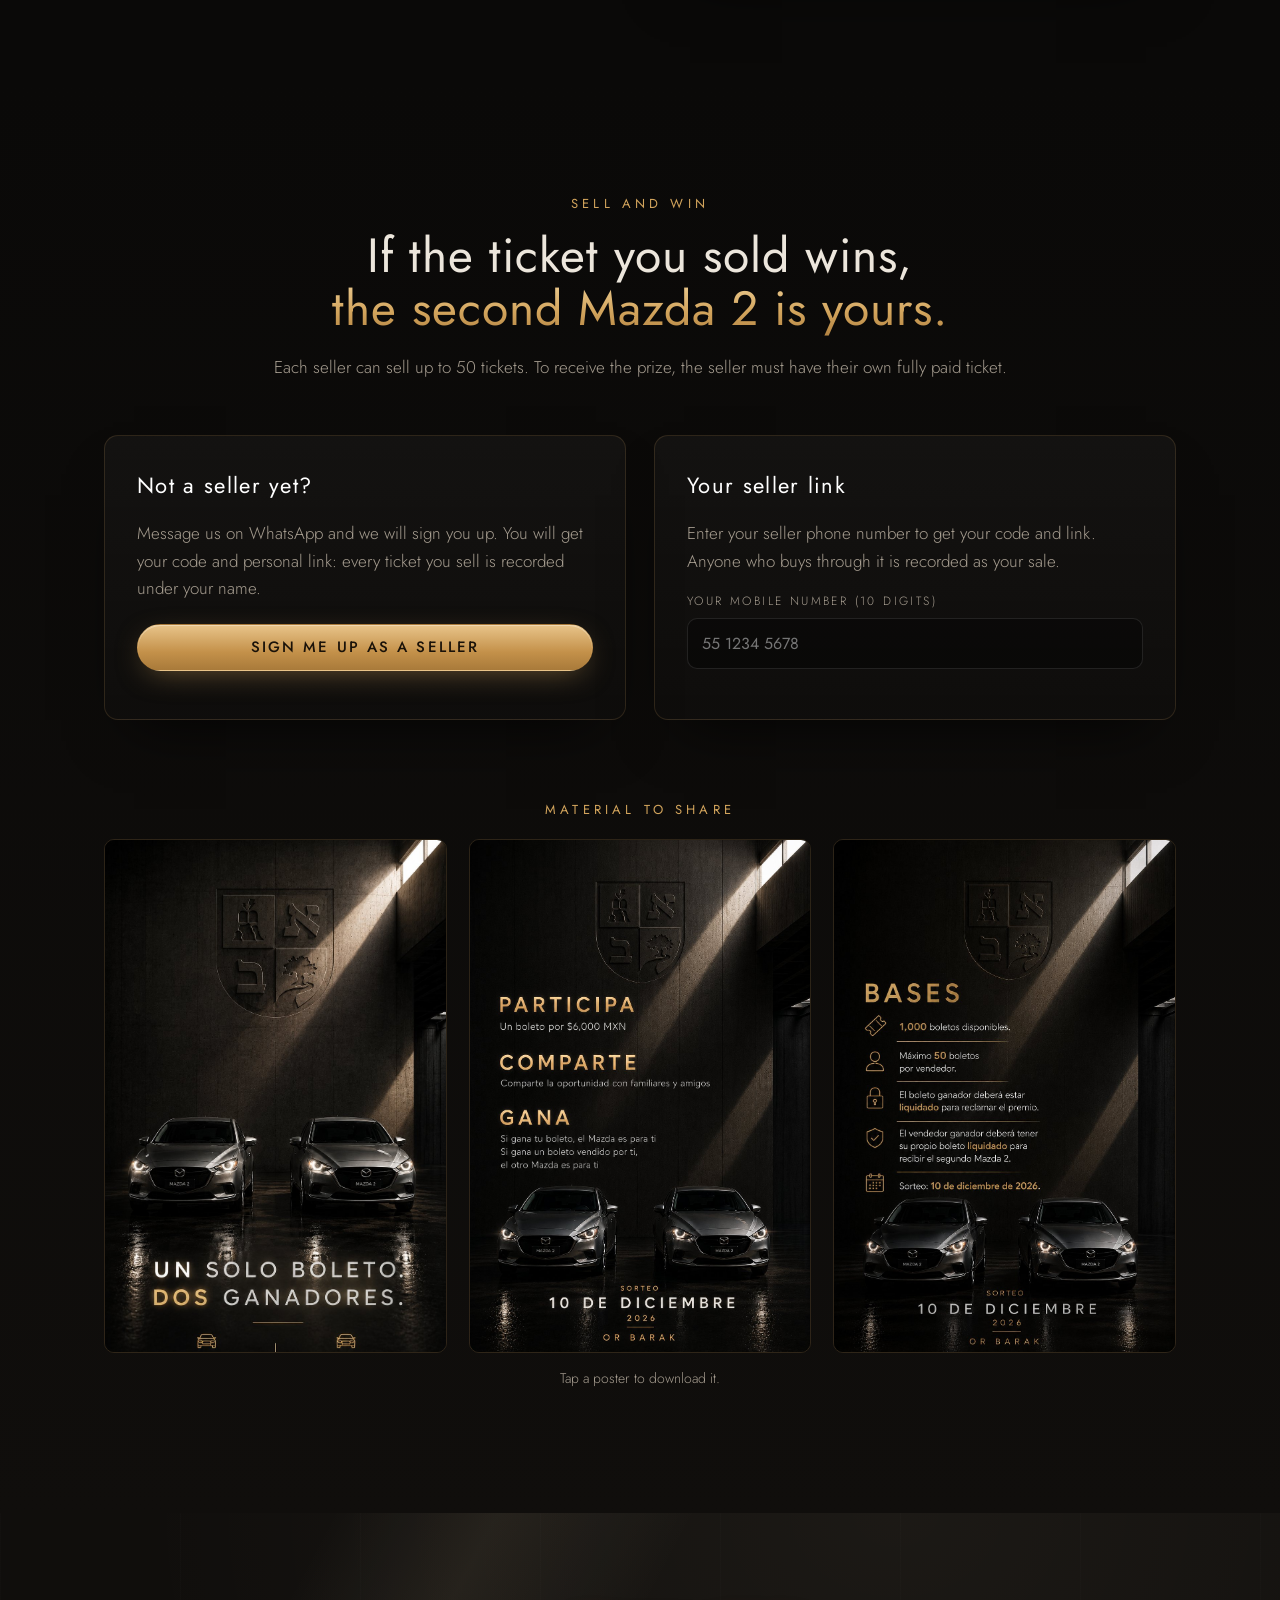
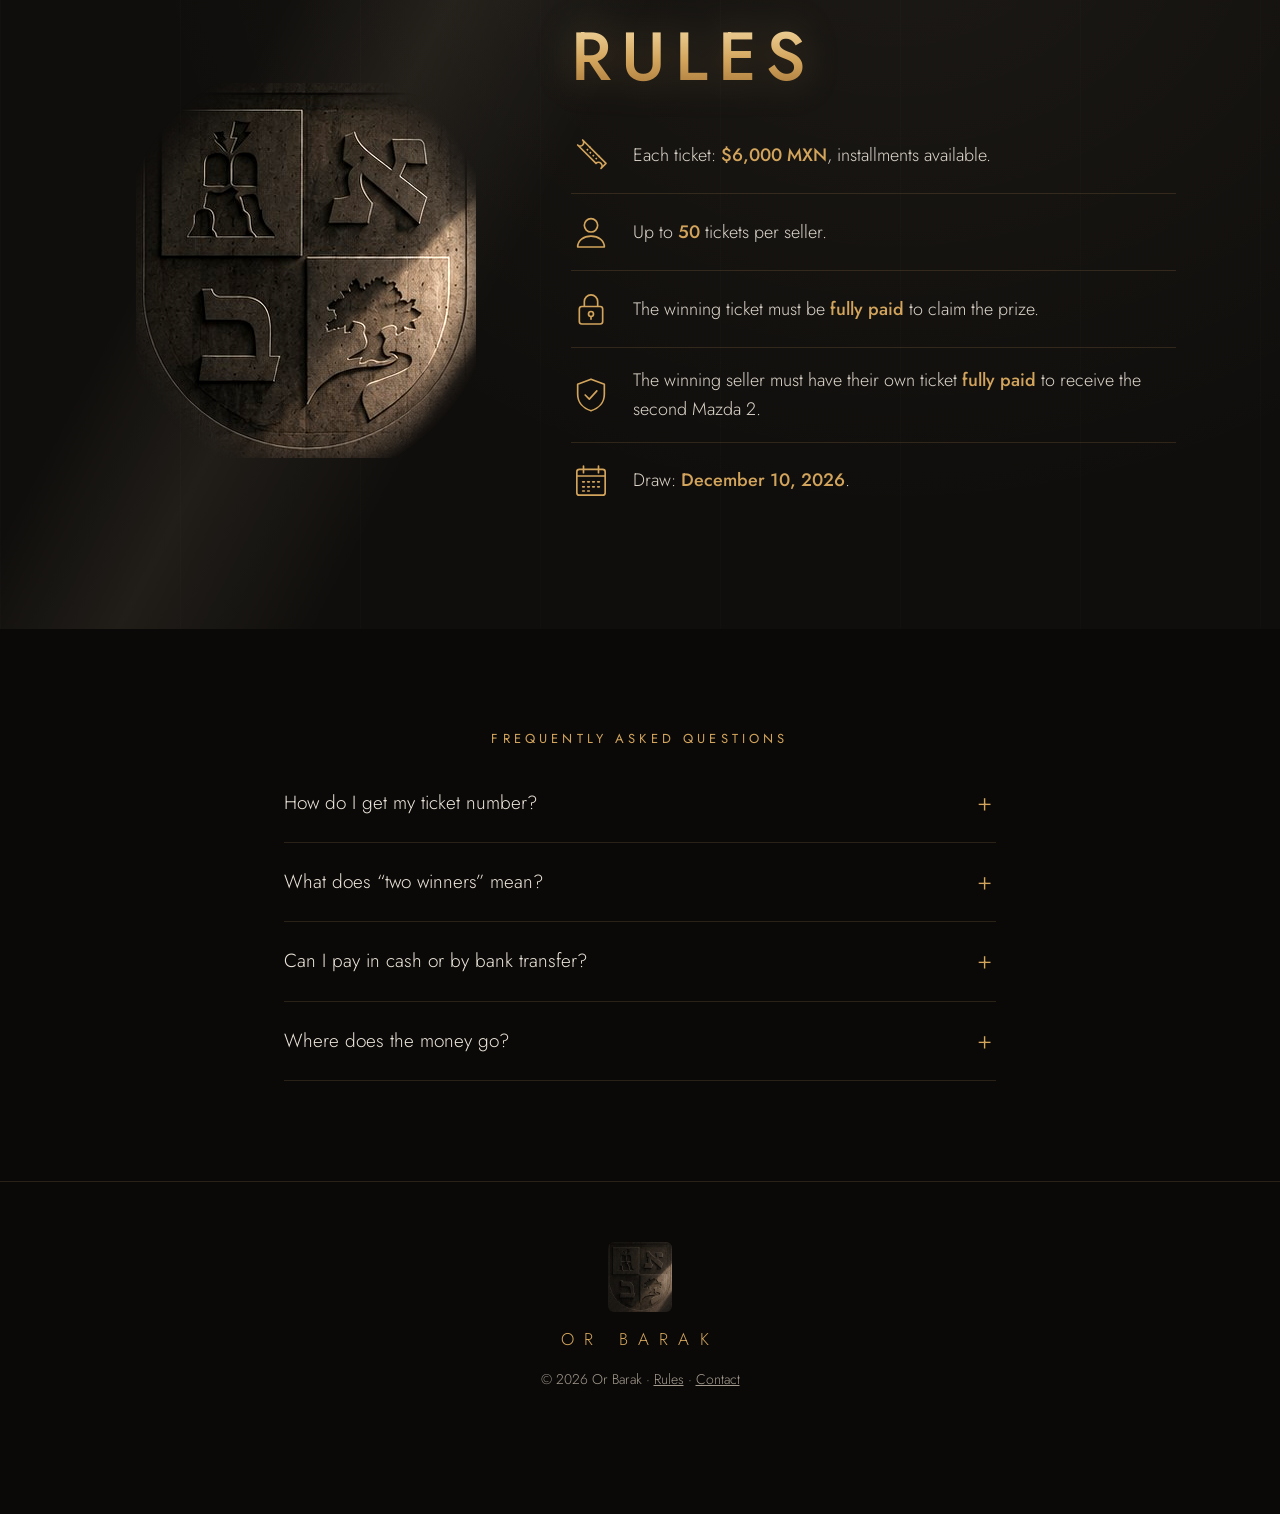
==== commit 80ab8d66: "Contador: sin total de 1,000, barra hacia la siguiente meta y jerarquía de tamaños Co-Authored-By: C" ====
--- a/index.html
+++ b/index.html
@@ -4,7 +4,7 @@
 <meta charset="utf-8">
 <meta name="viewport" content="width=device-width, initial-scale=1, viewport-fit=cover">
 <title>Gran Rifa Or Barak 2026 · Un solo boleto. Dos ganadores.</title>
-<meta name="description" content="Gran Rifa Or Barak 2026: un Mazda 2 para el comprador y otro Mazda 2 para quien vendió el boleto ganador. 1,000 boletos de $6,000 MXN. Sorteo 10 de diciembre de 2026.">
+<meta name="description" content="Gran Rifa Or Barak 2026: un Mazda 2 para el comprador y otro Mazda 2 para quien vendió el boleto ganador. Boletos de $6,000 MXN. Sorteo 10 de diciembre de 2026.">
 <meta name="theme-color" content="#0a0908">
 <meta property="og:title" content="Un solo boleto. Dos ganadores. — Gran Rifa Or Barak 2026">
 <meta property="og:description" content="Un Mazda 2 para el comprador y otro Mazda 2 para quien vendió el boleto ganador. Sorteo 10 de diciembre de 2026.">
@@ -82,9 +82,9 @@
   <div class="counter-grid">
     <div class="counter-main">
       <p class="label">Boletos vendidos</p>
-      <p class="big"><span id="cSold">—</span><small> / <span id="cTotal">1,000</span></small></p>
+      <p class="big"><span id="cSold">—</span></p>
       <div class="bar"><div class="bar-fill" id="cBar"></div></div>
-      <p class="muted" id="cLeft">Cargando disponibilidad…</p>
+      <p class="muted" id="cLeft">&nbsp;</p>
     </div>
     <div class="counter-side">
       <p class="label">Sorteo</p>
@@ -272,7 +272,7 @@
     <div class="reveal">
       <h2 class="gold-title">BASES</h2>
       <ul class="bases-list">
-        <li><svg class="ic" viewBox="0 0 48 48"><use href="#i-ticket"/></svg><span><b>1,000</b> boletos disponibles.</span></li>
+        <li><svg class="ic" viewBox="0 0 48 48"><use href="#i-ticket"/></svg><span>Cada boleto: <b>$6,000 MXN</b>, con opción a meses.</span></li>
         <li><svg class="ic" viewBox="0 0 48 48"><use href="#i-user"/></svg><span>Máximo <b>50</b> boletos por vendedor.</span></li>
         <li><svg class="ic" viewBox="0 0 48 48"><use href="#i-lock"/></svg><span>El boleto ganador deberá estar <b>liquidado</b> para reclamar el premio.</span></li>
         <li><svg class="ic" viewBox="0 0 48 48"><use href="#i-shield"/></svg><span>El vendedor ganador deberá tener su propio boleto <b>liquidado</b> para recibir el segundo Mazda 2.</span></li>
--- a/styles.css
+++ b/styles.css
@@ -84,17 +84,17 @@
 /* counter */
 .counter{background:linear-gradient(180deg,var(--bg2),var(--bg));border-top:1px solid var(--line-soft);border-bottom:1px solid var(--line-soft);padding:64px 24px}
 .counter-grid{max-width:1120px;margin:0 auto;display:grid;grid-template-columns:1.4fr 1fr;gap:56px;align-items:center}
-.big{font-size:clamp(64px,9vw,112px);line-height:1;margin:0 0 22px;font-weight:300;letter-spacing:.02em;color:#fff}
+.big{font-size:clamp(88px,13vw,150px);line-height:1;margin:0 0 22px;font-weight:300;letter-spacing:.02em;color:var(--gold-hi);font-variant-numeric:tabular-nums;text-shadow:0 0 40px rgba(242,214,160,.25)}
 .big small{font-size:.32em;color:var(--muted);letter-spacing:.1em}
-.bar{height:6px;border-radius:6px;background:rgba(255,255,255,.07);overflow:hidden;position:relative}
+.bar{height:8px;border-radius:6px;background:rgba(255,255,255,.07);overflow:hidden;position:relative}
 .bar-fill{height:100%;width:0;border-radius:6px;background:linear-gradient(90deg,var(--gold-lo),var(--gold),var(--gold-hi));box-shadow:0 0 18px rgba(242,214,160,.6);transition:width 1.6s var(--ease)}
 .counter-main .muted{margin:14px 0 0;letter-spacing:.04em}
 .counter-side{text-align:center;border-left:1px solid var(--line-soft);padding-left:48px}
-.date{font-size:clamp(26px,3vw,36px);letter-spacing:.16em;margin:0;color:#fff;font-weight:400}
-.year{letter-spacing:.4em;color:var(--gold);margin:4px 0 22px}
+.date{font-size:clamp(15px,1.6vw,18px);letter-spacing:.22em;margin:0;color:var(--text,#f4efe6);font-weight:400}
+.year{letter-spacing:.4em;color:var(--gold);margin:4px 0 18px;font-size:13px}
 .countdown{display:flex;justify-content:center;gap:12px}
 .countdown div{min-width:68px;padding:12px 6px;border:1px solid var(--line-soft);border-radius:10px;background:rgba(255,255,255,.02)}
-.countdown b{display:block;font-size:28px;font-weight:400;color:var(--gold-hi);font-variant-numeric:tabular-nums;line-height:1.1}
+.countdown b{display:block;font-size:24px;font-weight:400;color:var(--gold-hi);font-variant-numeric:tabular-nums;line-height:1.1}
 .countdown span{font-size:11px;letter-spacing:.2em;text-transform:uppercase;color:var(--muted)}
 
 /* steps */
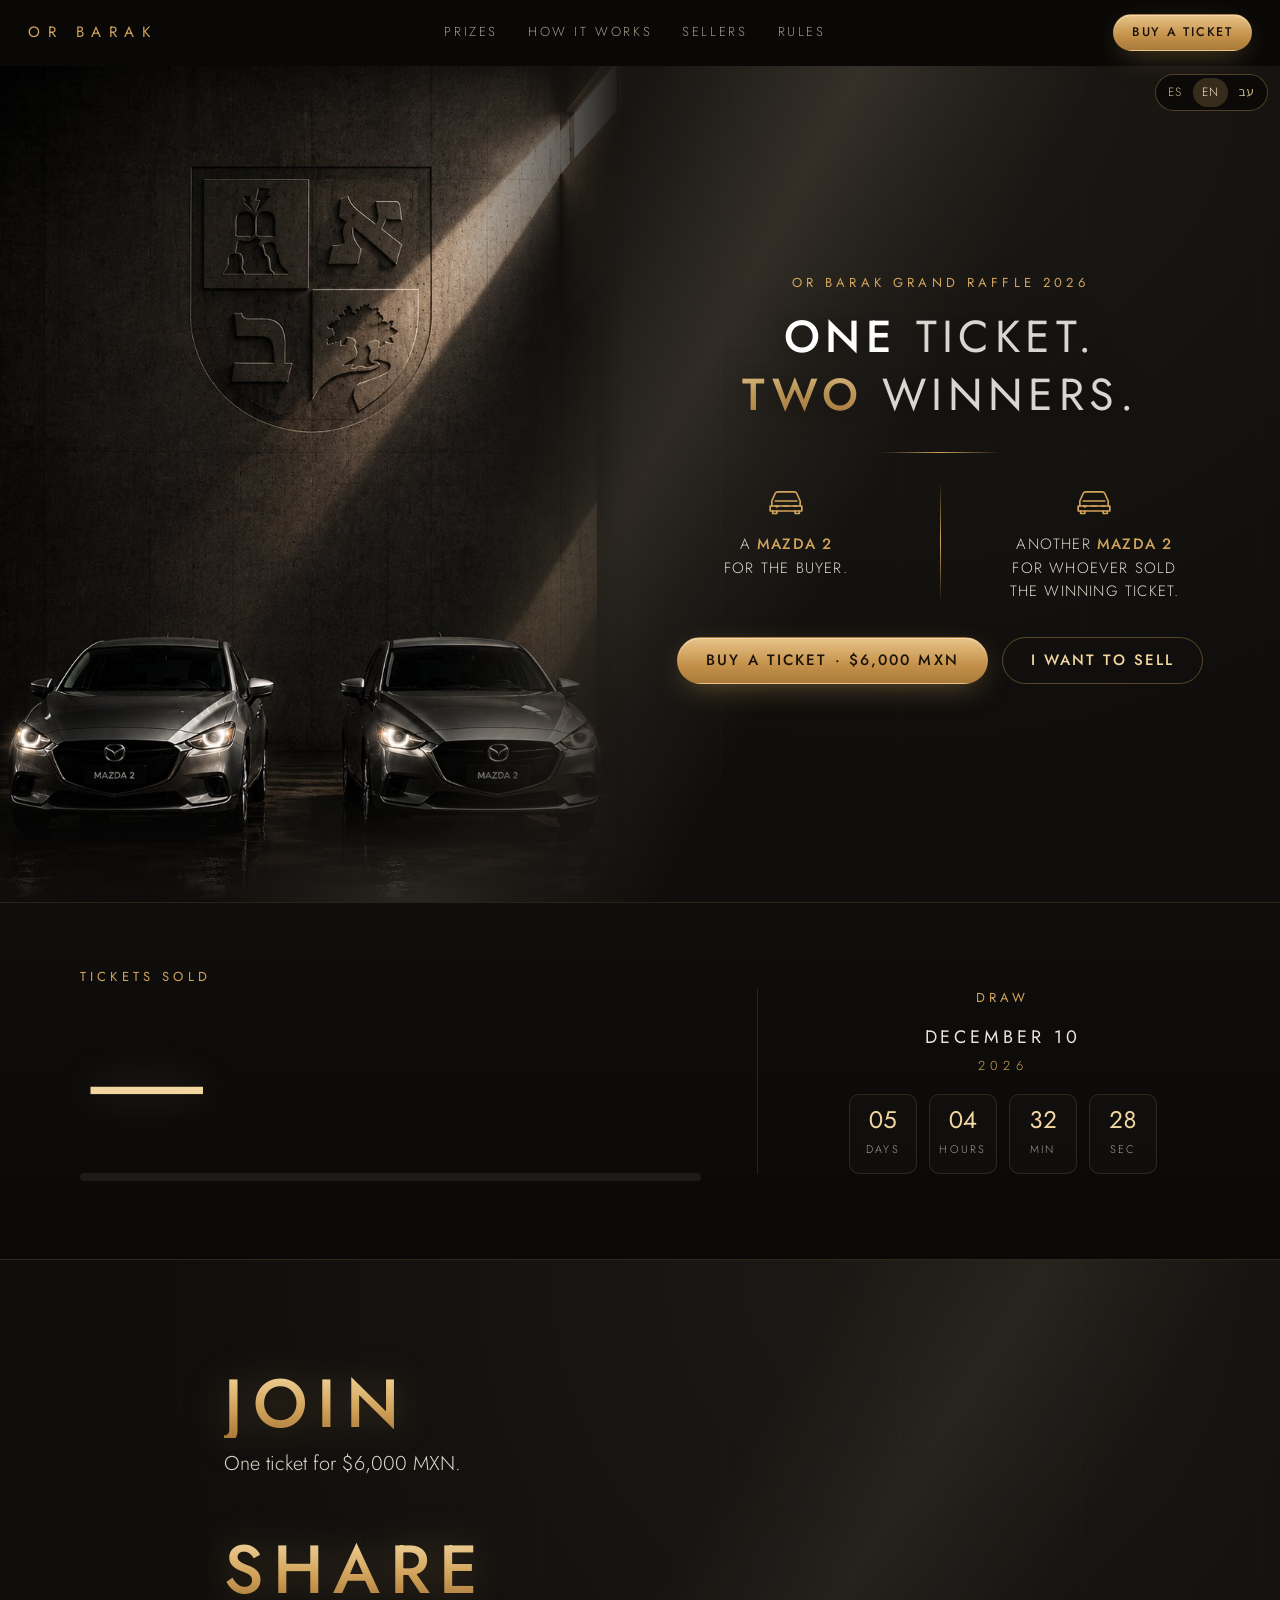
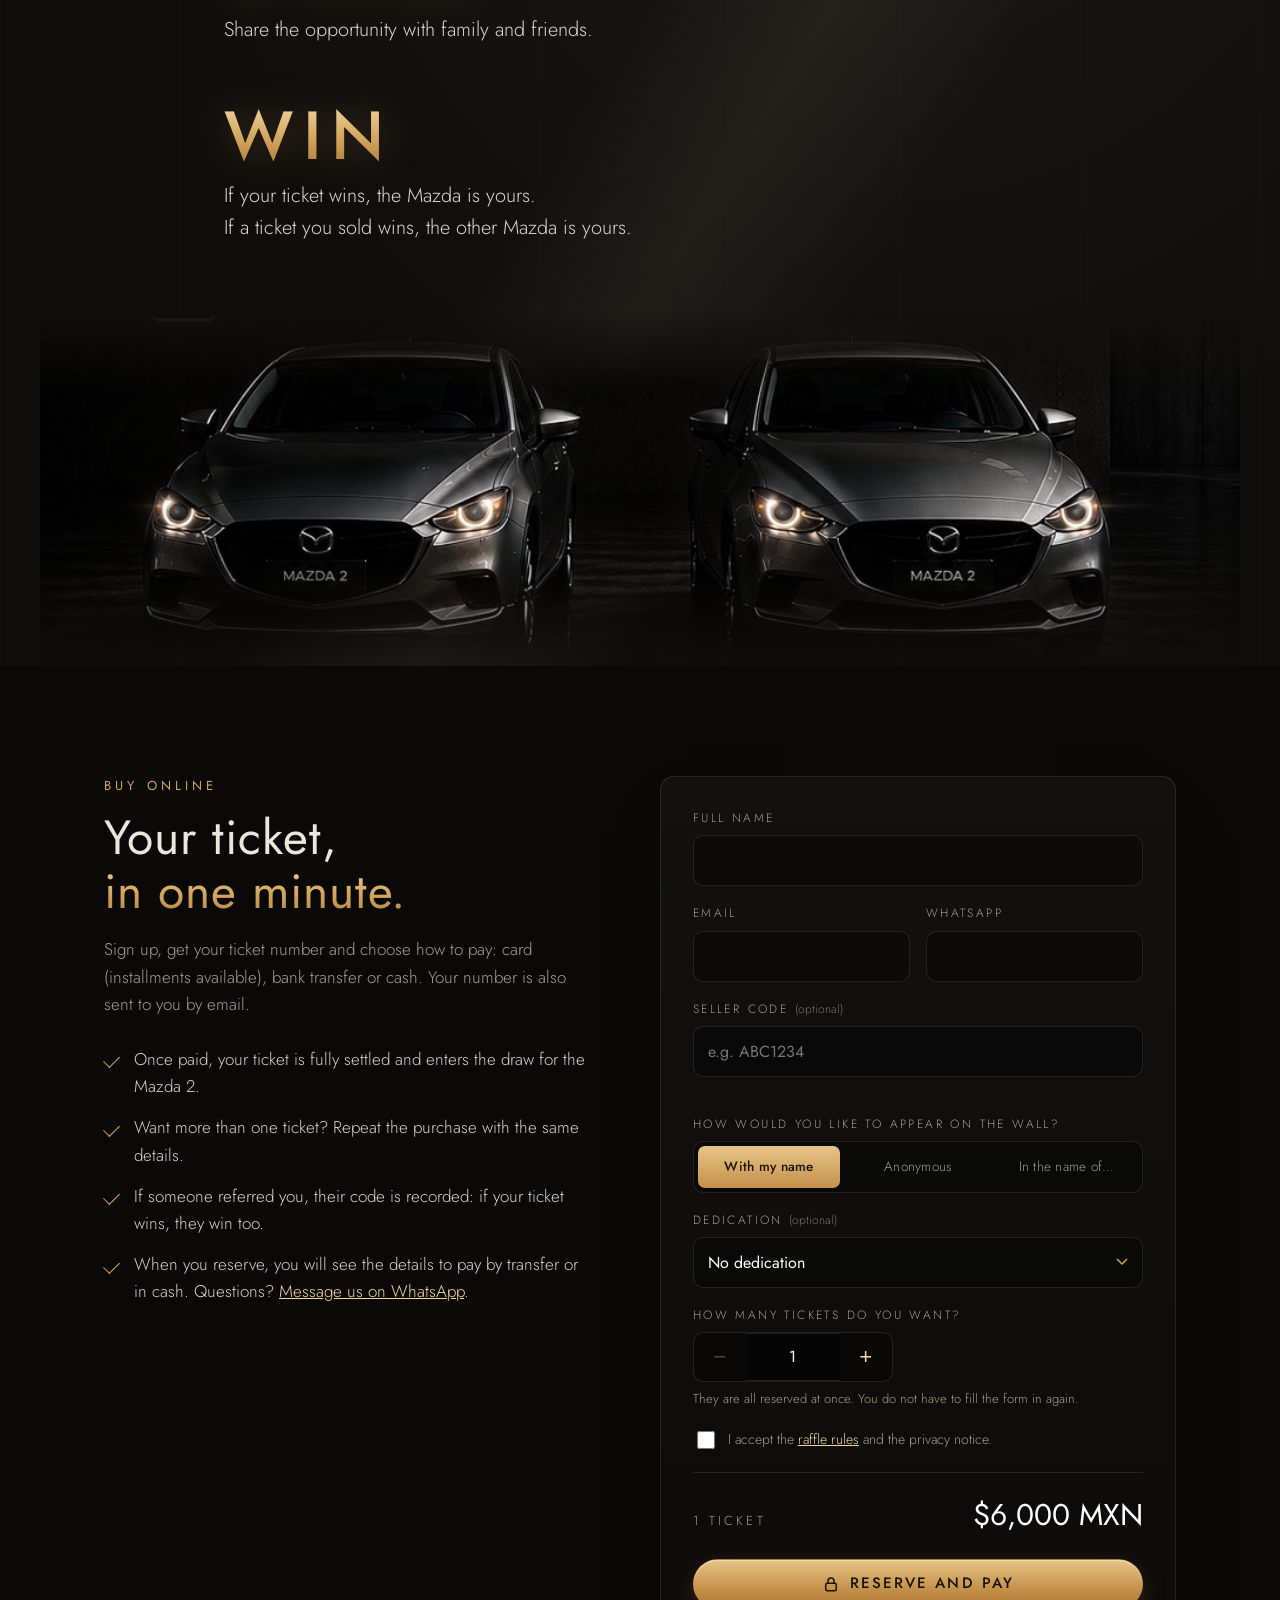
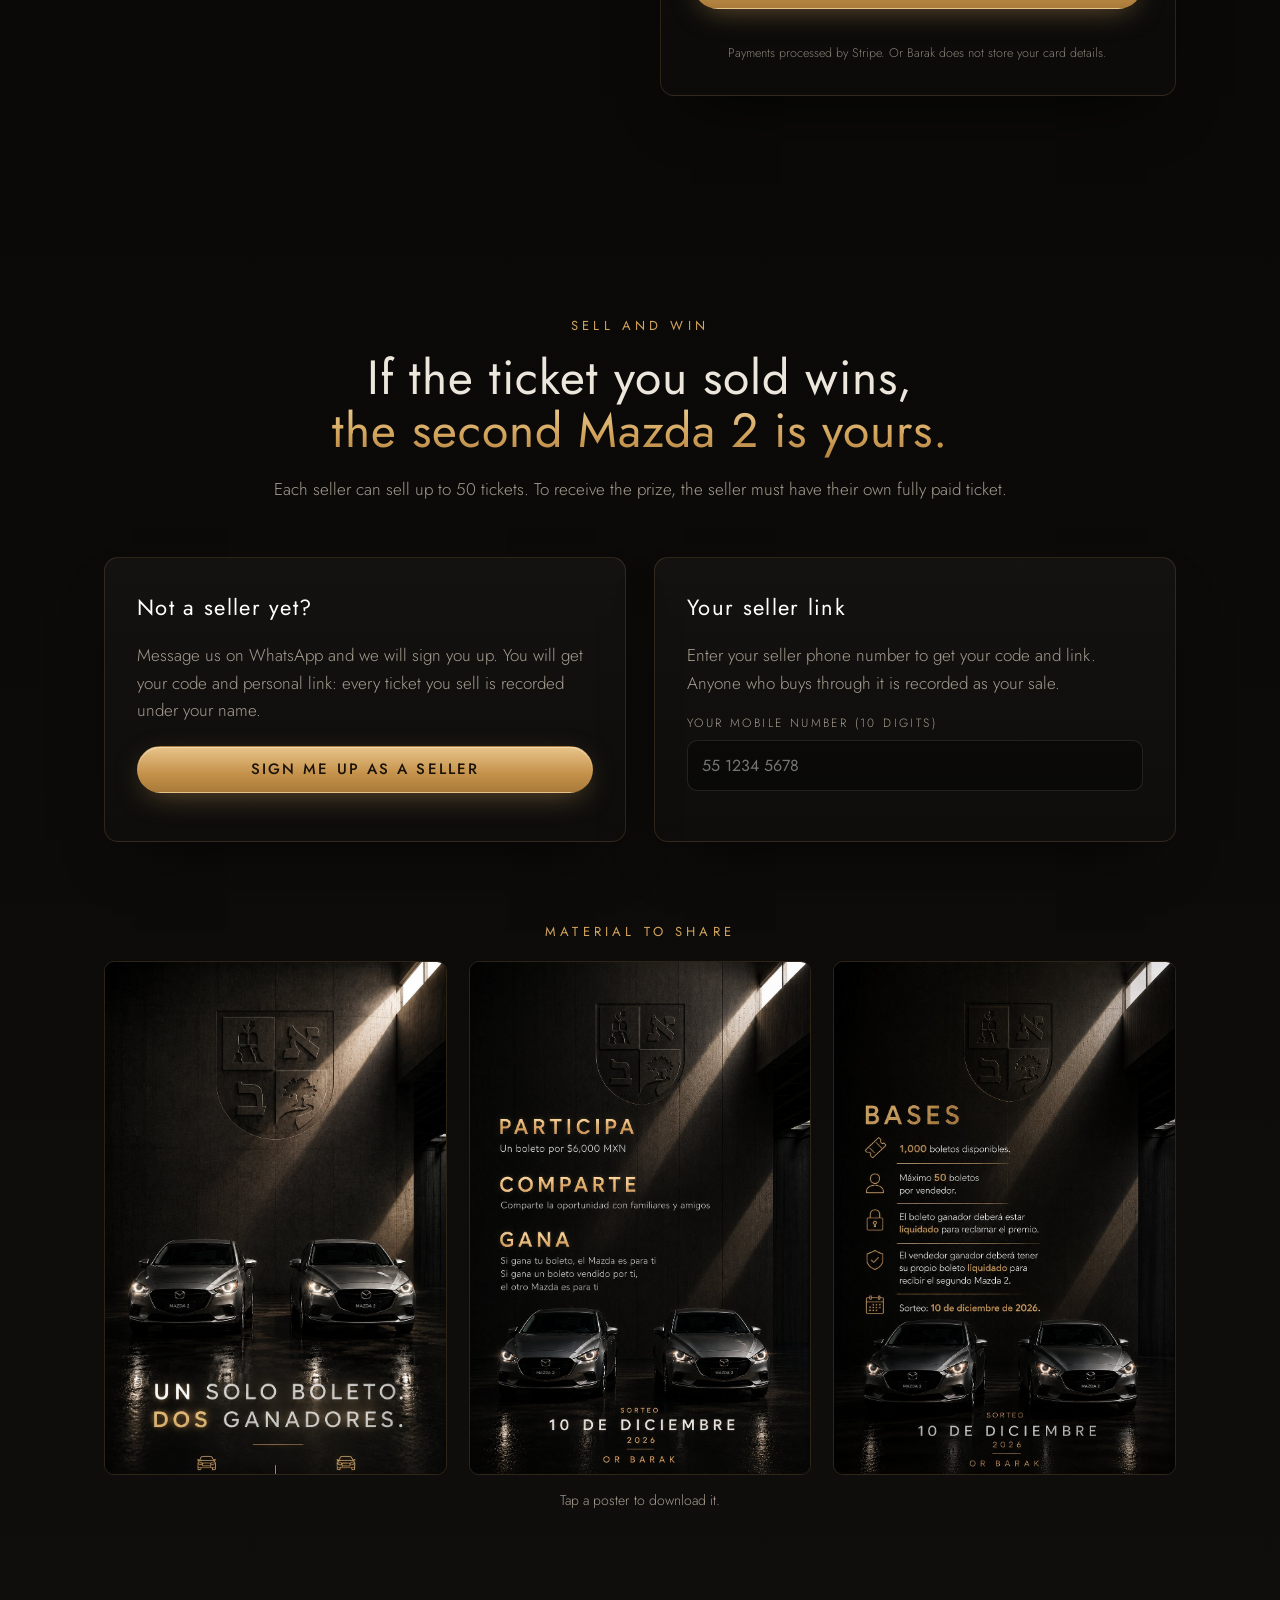
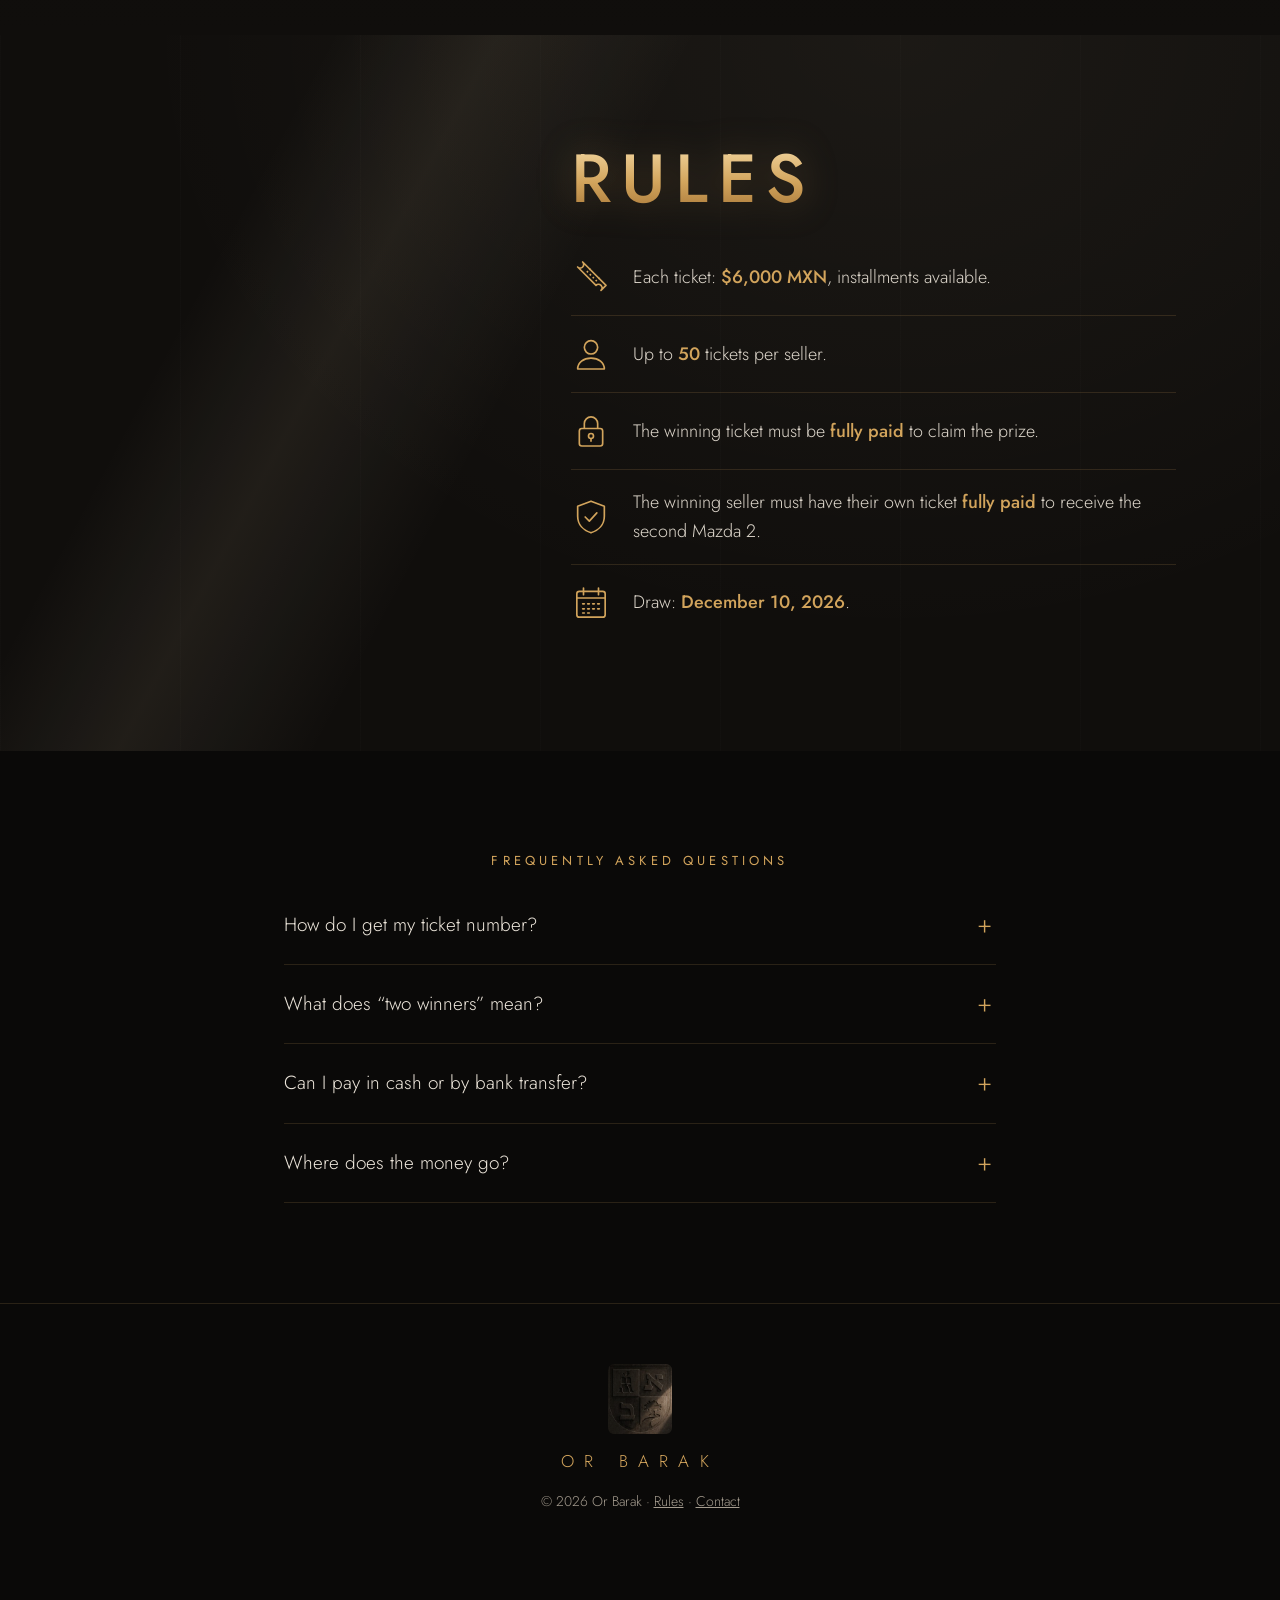
==== commit fdfa2dd2: "Compra de varios boletos sin volver a llenar el formulario Cada boleto exigía el formulario completo" ====
--- a/index.html
+++ b/index.html
@@ -178,12 +178,21 @@
         <input id="fDedTexto" name="dedTexto" maxlength="90" placeholder="Ej. Moshe ben Sara" hidden>
       </div>
       <input type="text" id="fHp" name="web_hp" tabindex="-1" autocomplete="off" aria-hidden="true" style="position:absolute;left:0;top:0;height:0;width:0;opacity:0;overflow:hidden;clip:rect(0 0 0 0);pointer-events:none">
+      <div class="field">
+        <label for="fCant">¿Cuántos boletos quieres?</label>
+        <div class="qty">
+          <button type="button" class="qty-btn" id="qMenos" aria-label="Un boleto menos">−</button>
+          <input id="fCant" name="cantidad" type="number" min="1" max="10" value="1" step="1" inputmode="numeric">
+          <button type="button" class="qty-btn" id="qMas" aria-label="Un boleto más">+</button>
+        </div>
+        <p class="hint">Se apartan todos de una vez. No tienes que volver a llenar nada.</p>
+      </div>
       <label class="consent">
         <input type="checkbox" id="fAcepto" required>
         <span>Acepto las <a href="#bases">bases del sorteo</a> y el aviso de privacidad.</span>
       </label>
       <div class="total">
-        <span>1 boleto</span>
+        <span id="totalLbl">1 boleto</span>
         <b id="totalVal">$6,000 MXN</b>
       </div>
       <button class="btn btn-block" id="payBtn" type="submit">
--- a/styles.css
+++ b/styles.css
@@ -126,6 +126,21 @@
 .qty output{flex:1;text-align:center;font-size:20px;color:#fff;font-variant-numeric:tabular-nums}
 .consent{display:flex;gap:10px;align-items:flex-start;font-size:14px;color:var(--muted);margin:4px 0 20px;cursor:pointer}
 .consent input{width:18px;height:18px;padding:0;margin-top:3px;accent-color:var(--gold);flex:none}
+/* Selector de cantidad. Antes cada boleto exigía llenar el formulario
+   completo otra vez, y hubo quien lo hizo dos veces: los que no, se perdieron
+   sin dejar rastro. */
+.qty{display:flex;align-items:stretch;gap:0;max-width:200px}
+.qty-btn{width:52px;flex:0 0 52px;font-size:24px;line-height:1;cursor:pointer;
+  background:transparent;color:var(--gold,#C99B52);border:1px solid var(--line-soft);
+  border-radius:10px 0 0 10px;transition:background .15s,color .15s}
+.qty-btn:last-of-type{border-radius:0 10px 10px 0}
+.qty-btn:hover:not(:disabled){background:rgba(201,155,82,.14)}
+.qty-btn:disabled{opacity:.3;cursor:default}
+.qty input{flex:1 1 auto;min-width:0;text-align:center;border-radius:0;
+  border-left:0;border-right:0;-moz-appearance:textfield;appearance:textfield}
+.qty input::-webkit-outer-spin-button,.qty input::-webkit-inner-spin-button{
+  -webkit-appearance:none;margin:0}
+
 .total{display:flex;justify-content:space-between;align-items:baseline;border-top:1px solid var(--line-soft);padding:18px 0 20px}
 .total span{letter-spacing:.24em;text-transform:uppercase;font-size:13px;color:var(--muted)}
 .total b{font-size:30px;font-weight:400;color:#fff}
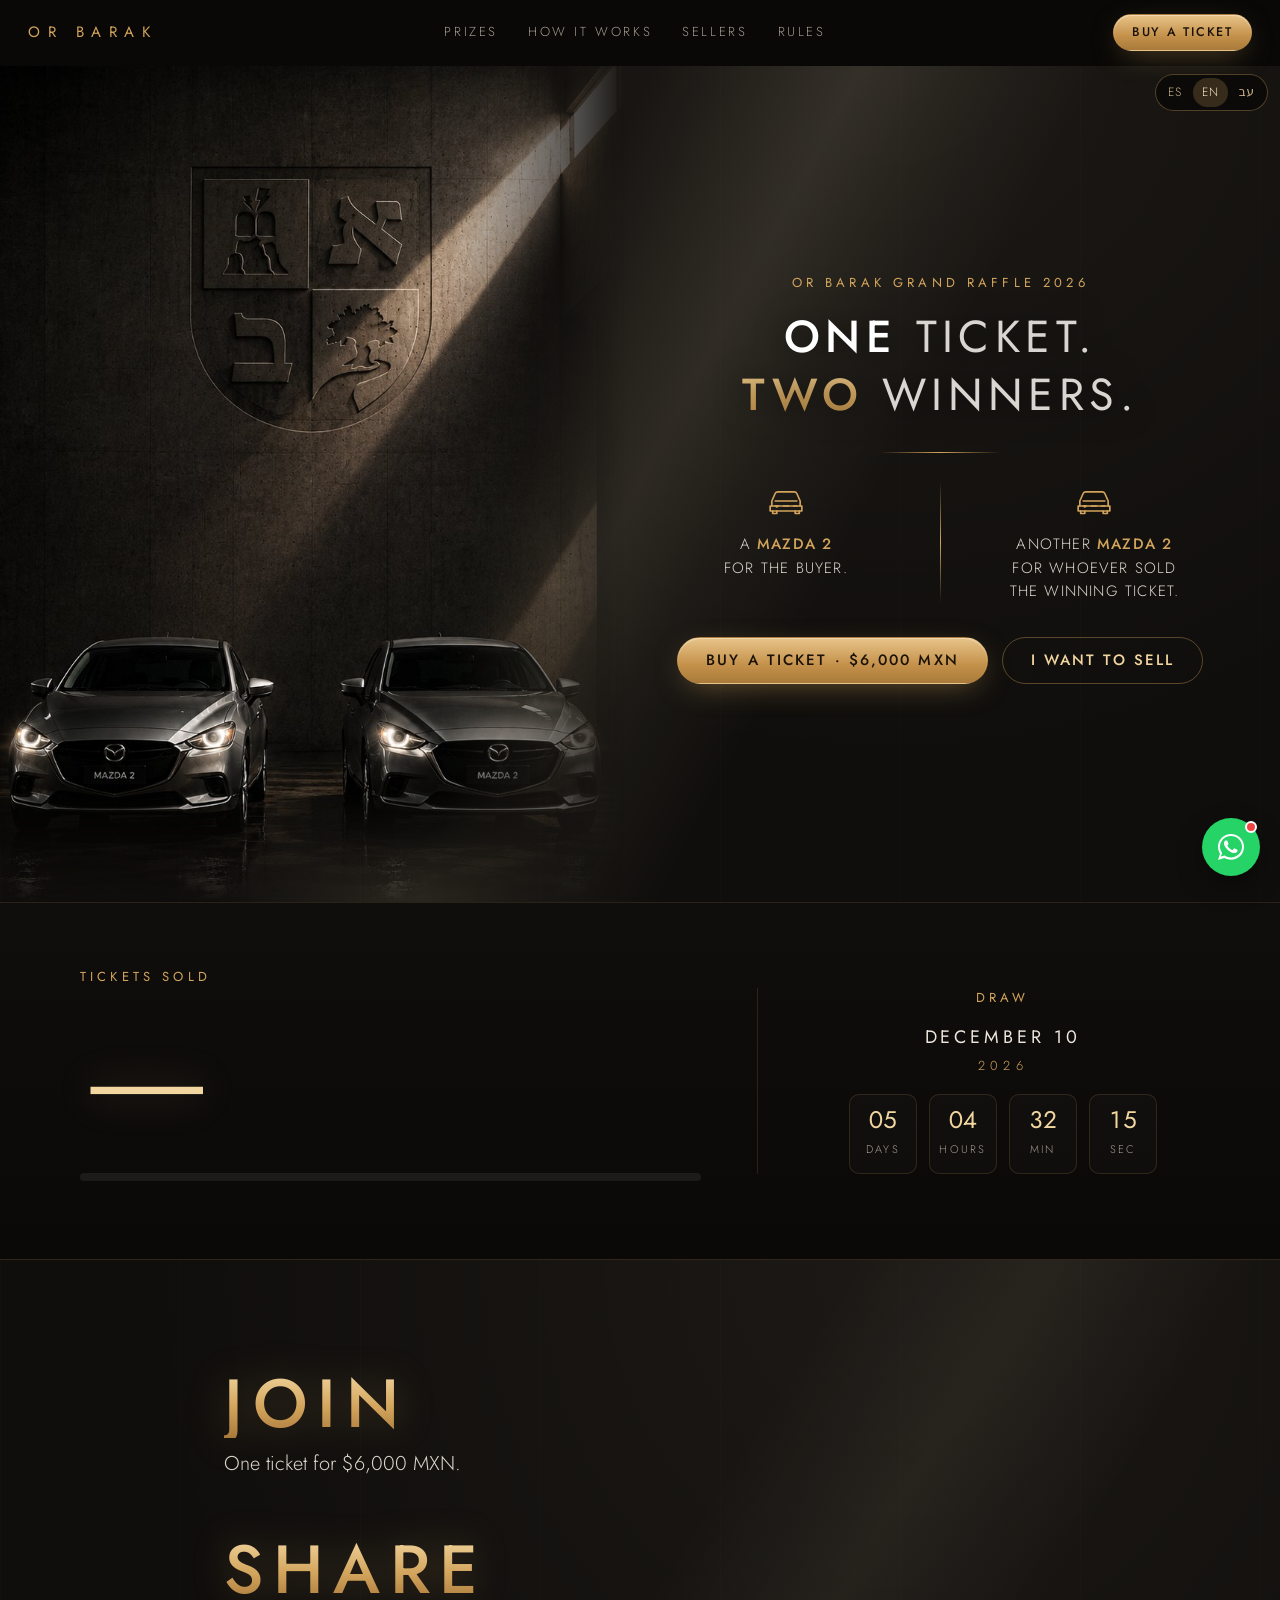
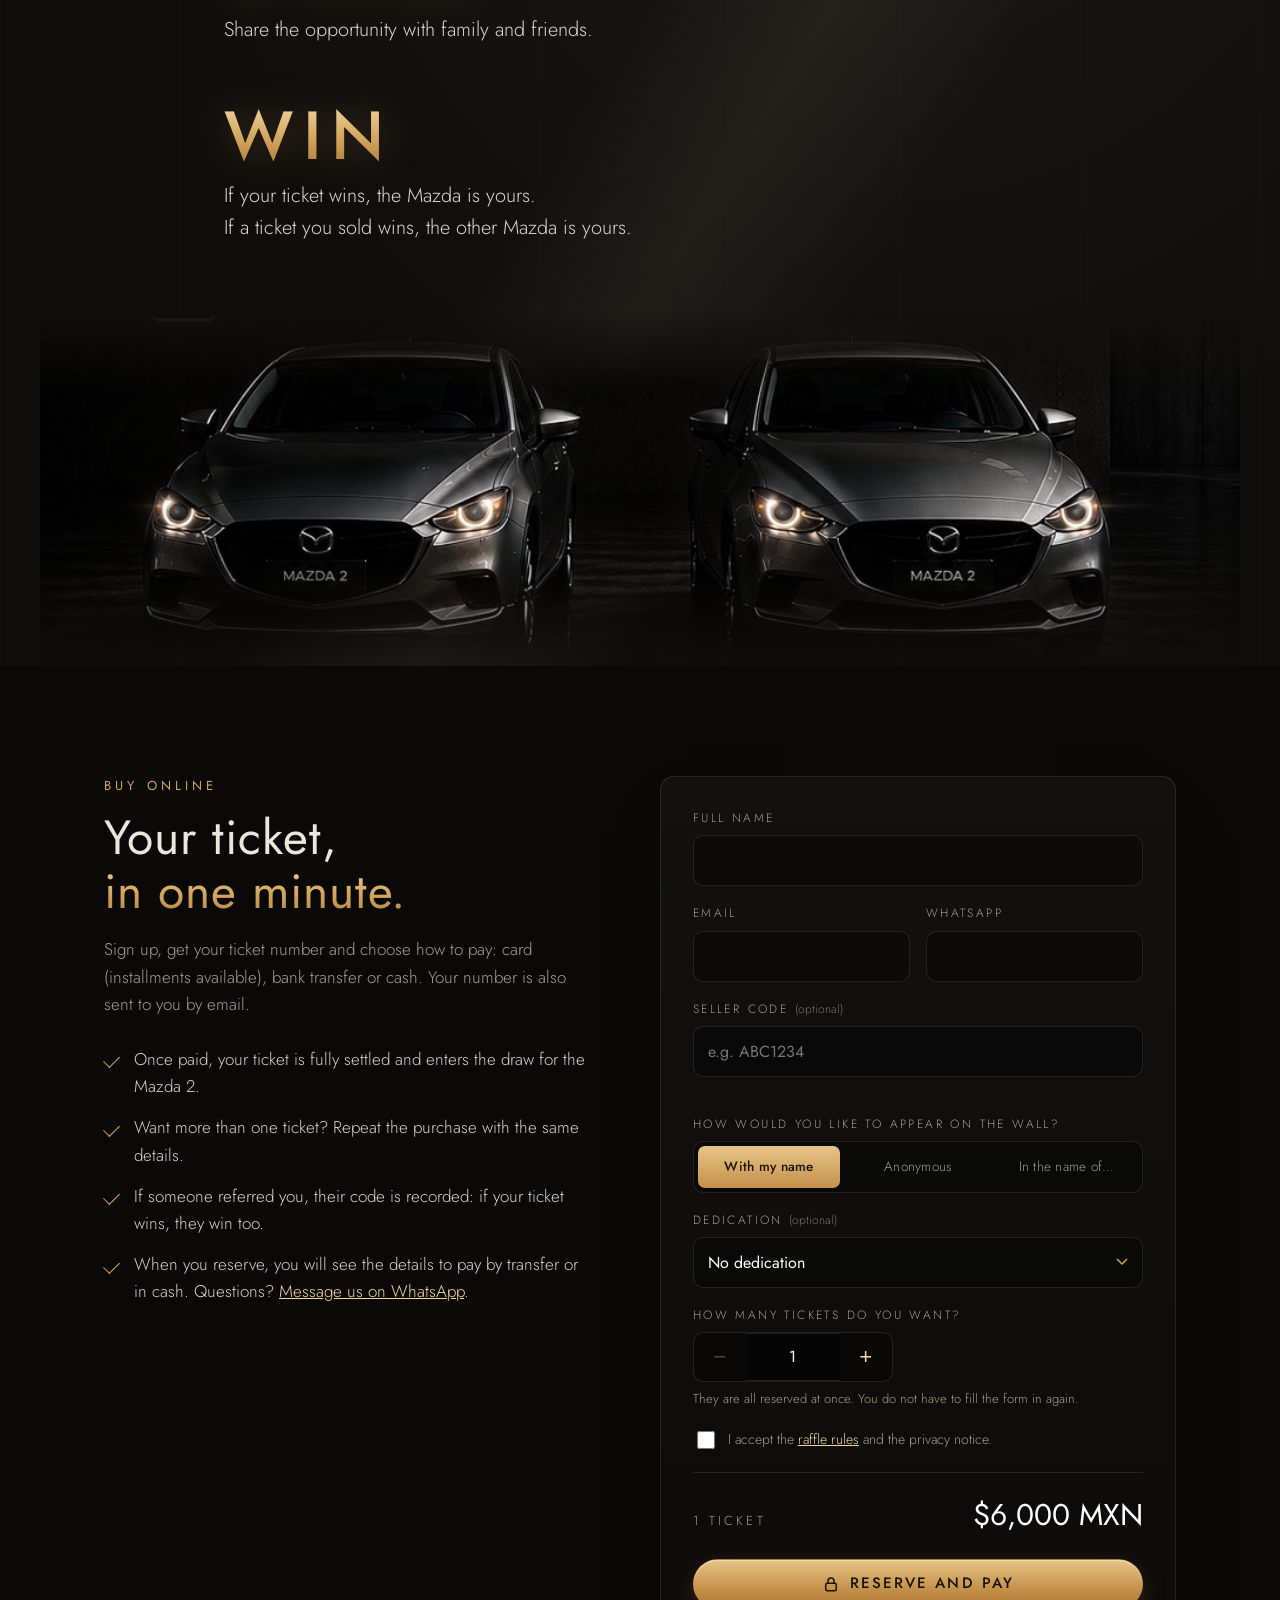
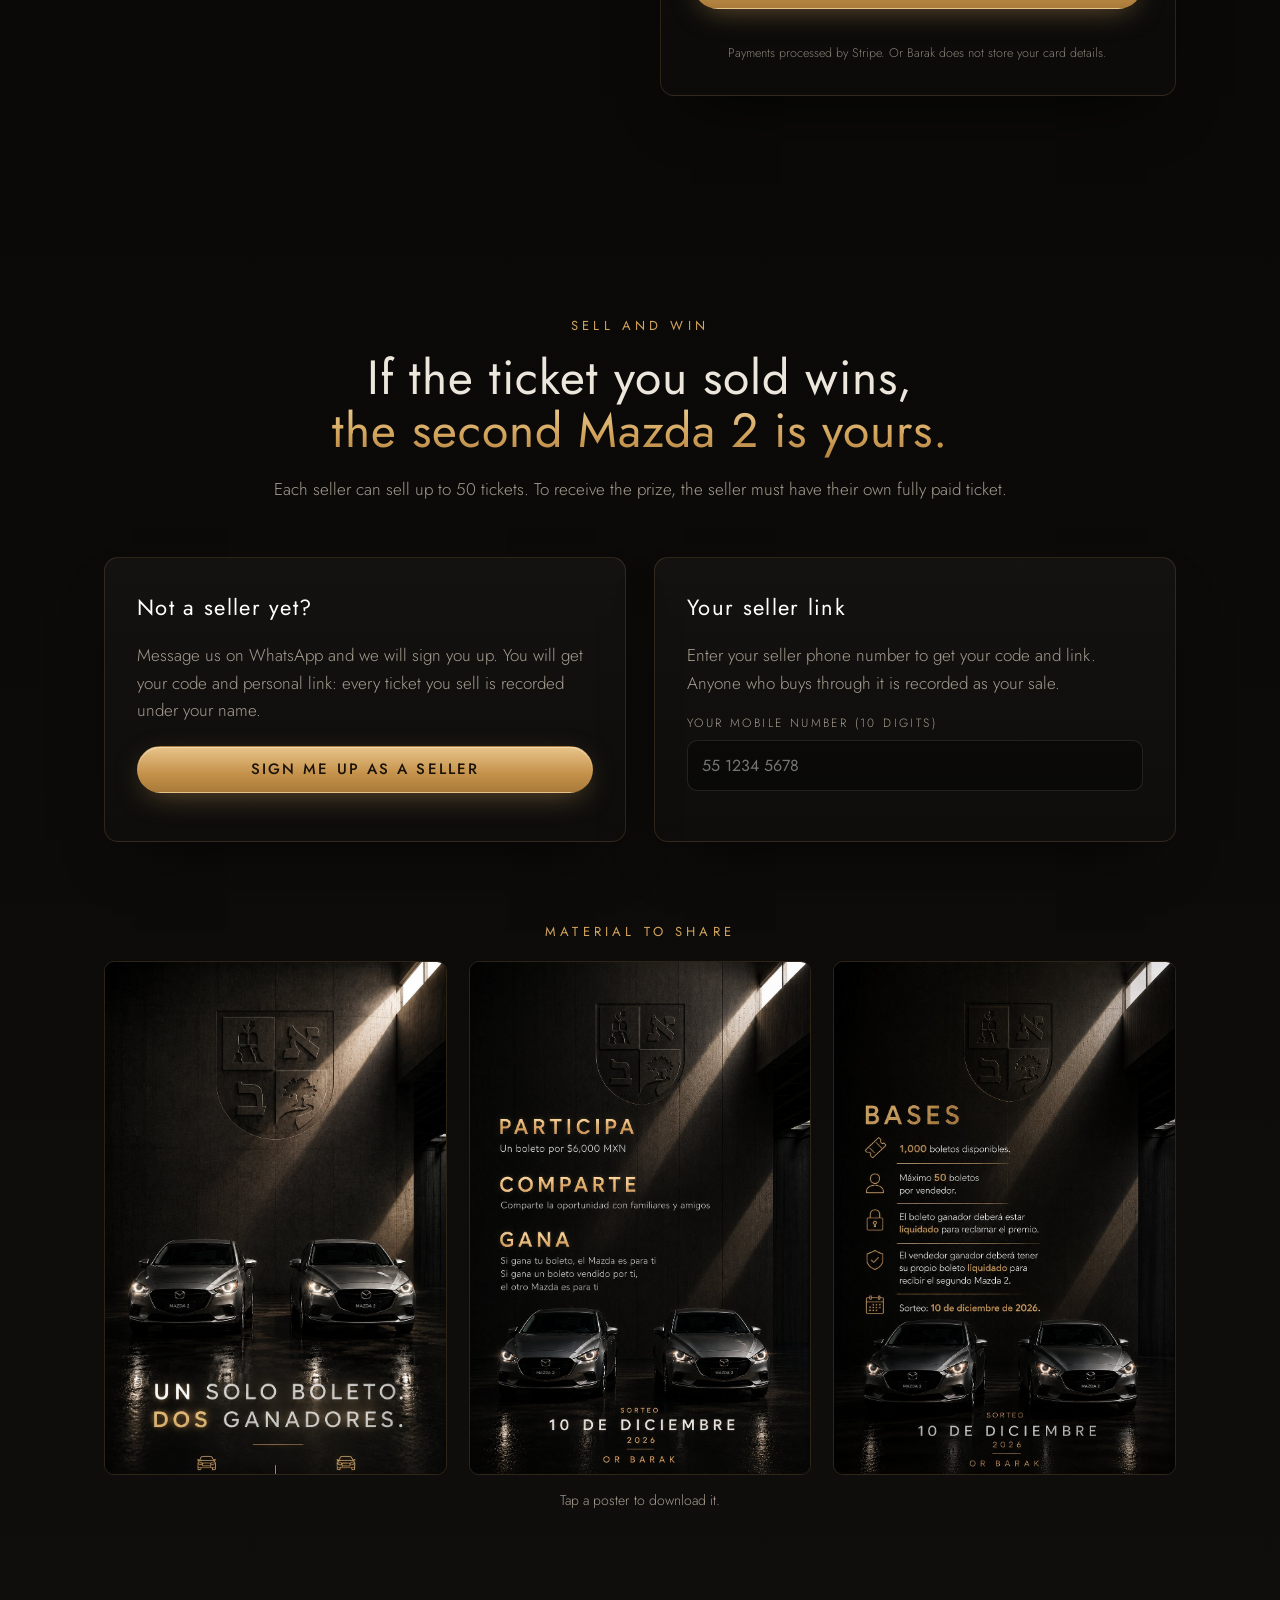
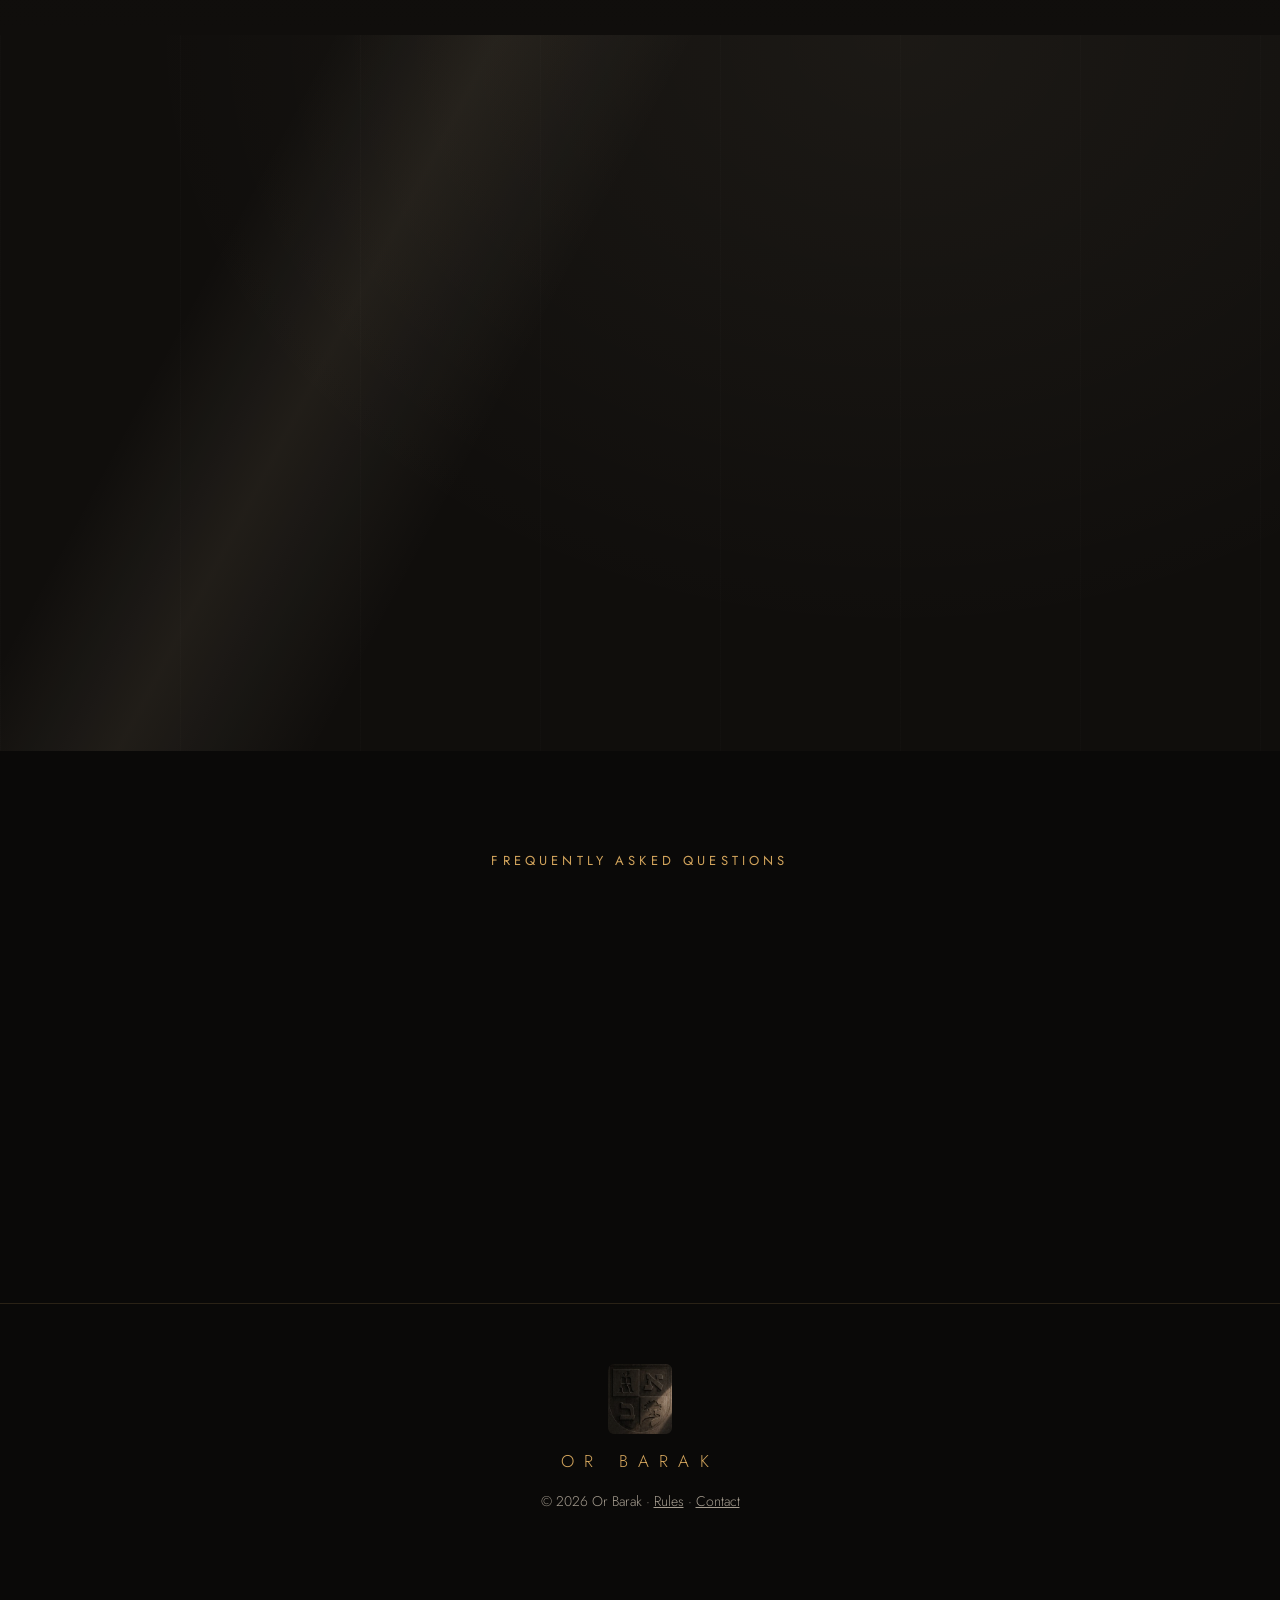
==== commit 1a60ab7d: "Botón flotante de WhatsApp en la página (es/en/he, no tapa el botón de compra) Co-Authored-By: Claud" ====
--- a/index.html
+++ b/index.html
@@ -334,6 +334,7 @@
 <script src="config.js"></script>
 <script src="i18n.js"></script>
 <script src="app.js"></script>
+<script src="whatsapp-chat.js"></script>
 <!-- Cloudflare Web Analytics --><script defer src='https://static.cloudflareinsights.com/beacon.min.js' data-cf-beacon='{"token": "56f4555a49fc4941a8de00b88203edea"}'></script><!-- End Cloudflare Web Analytics -->
 </body>
 </html>
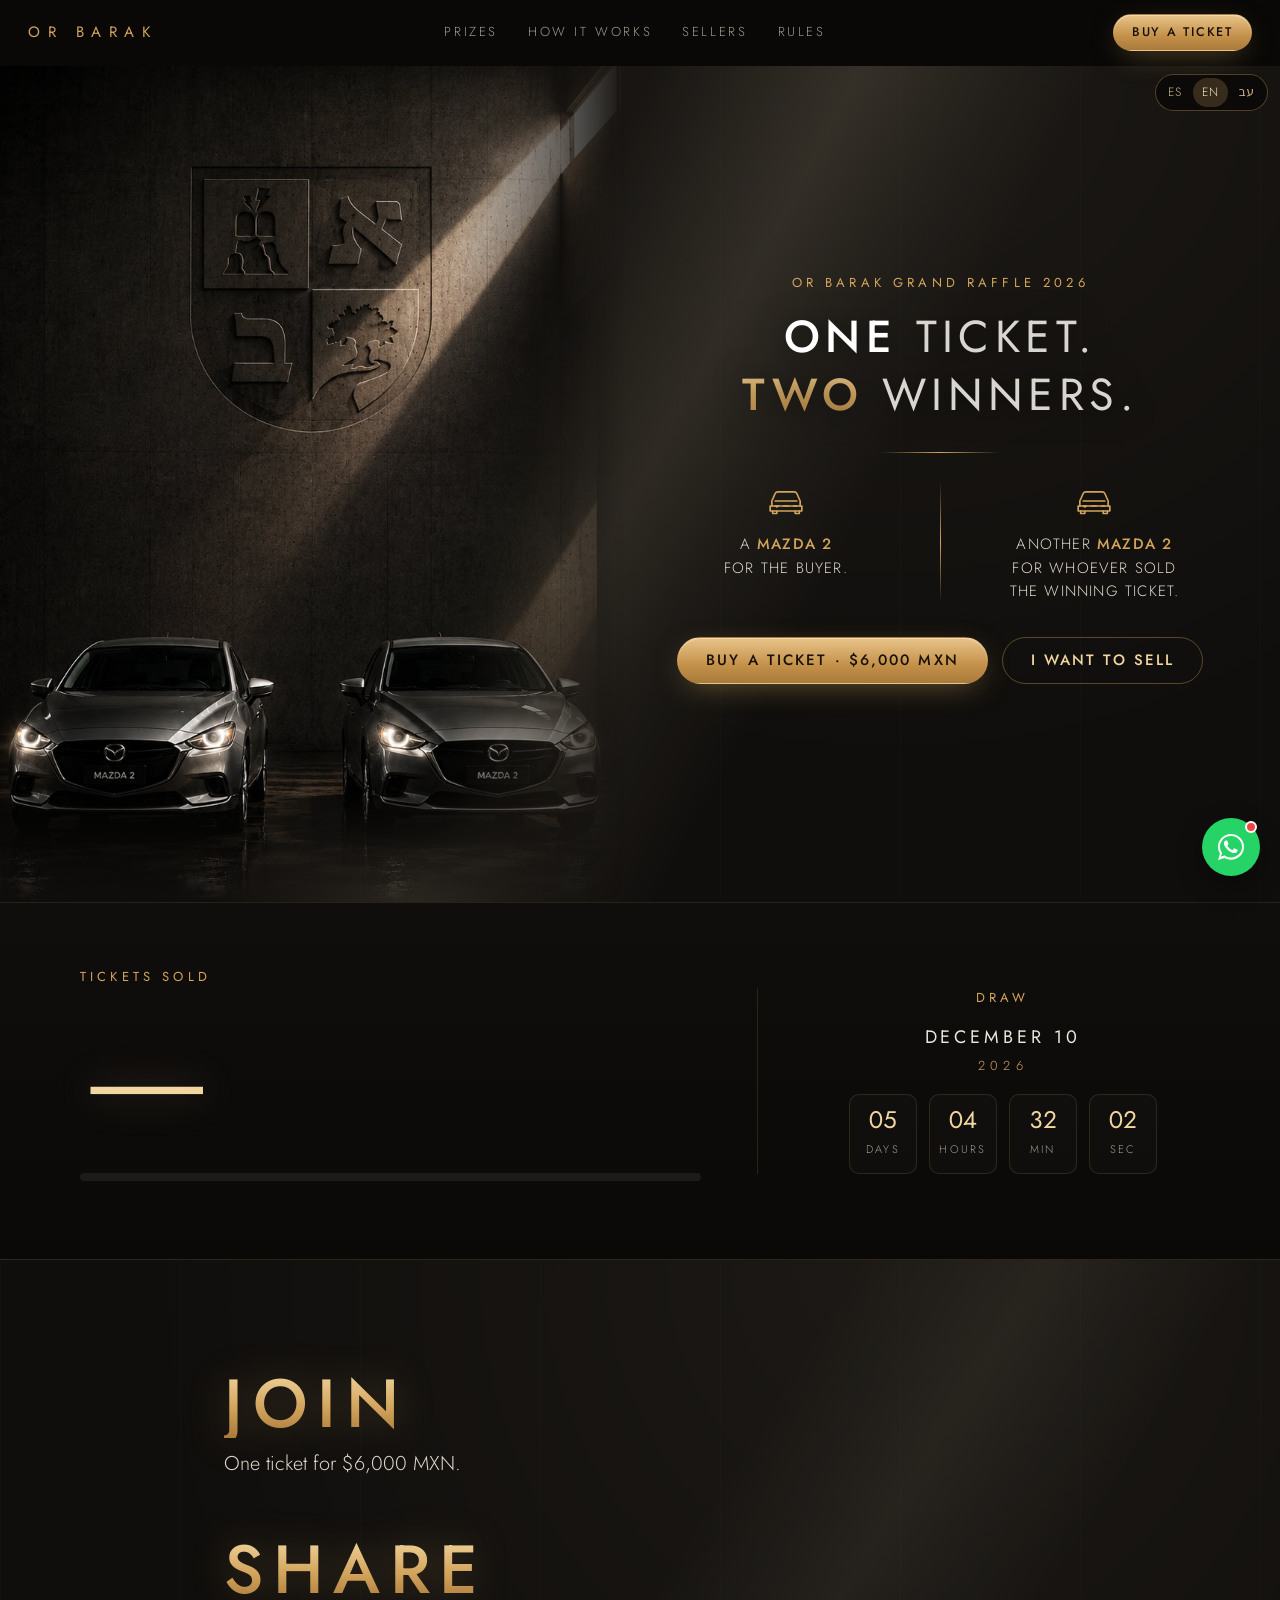
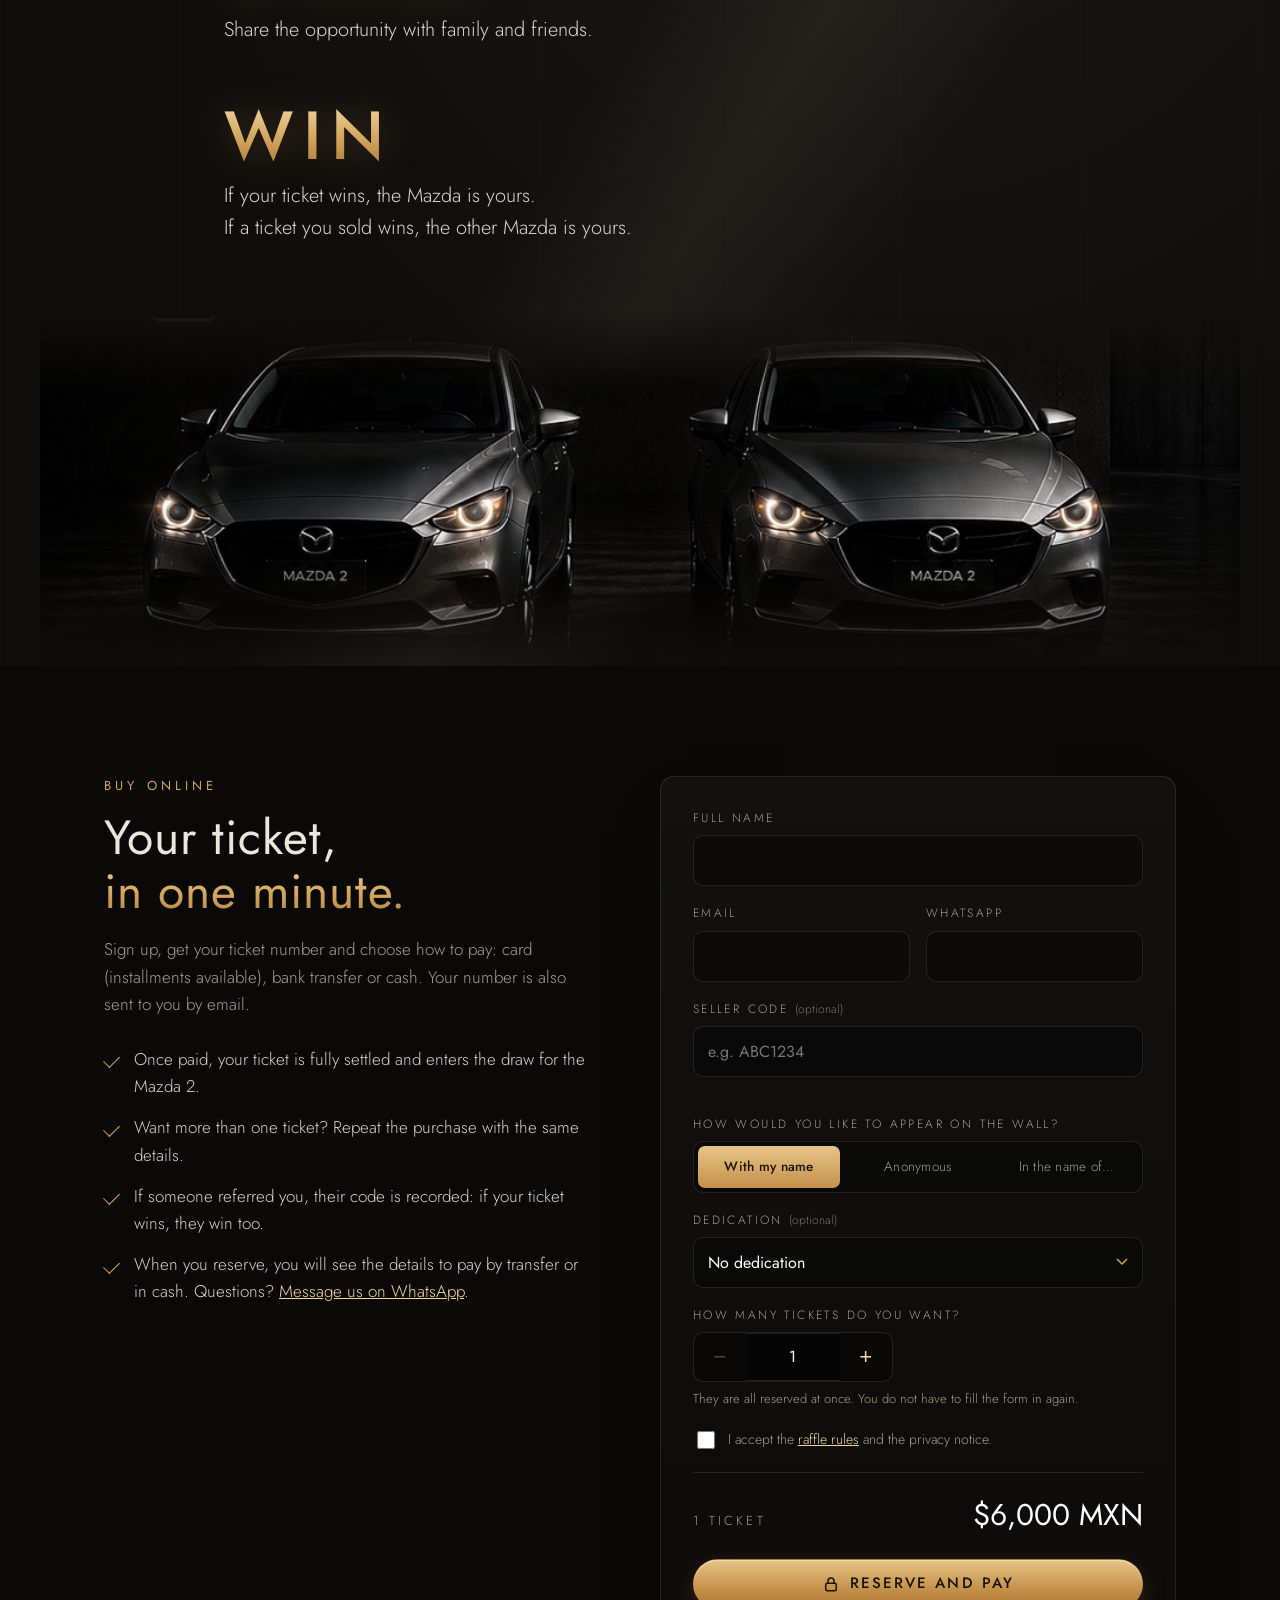
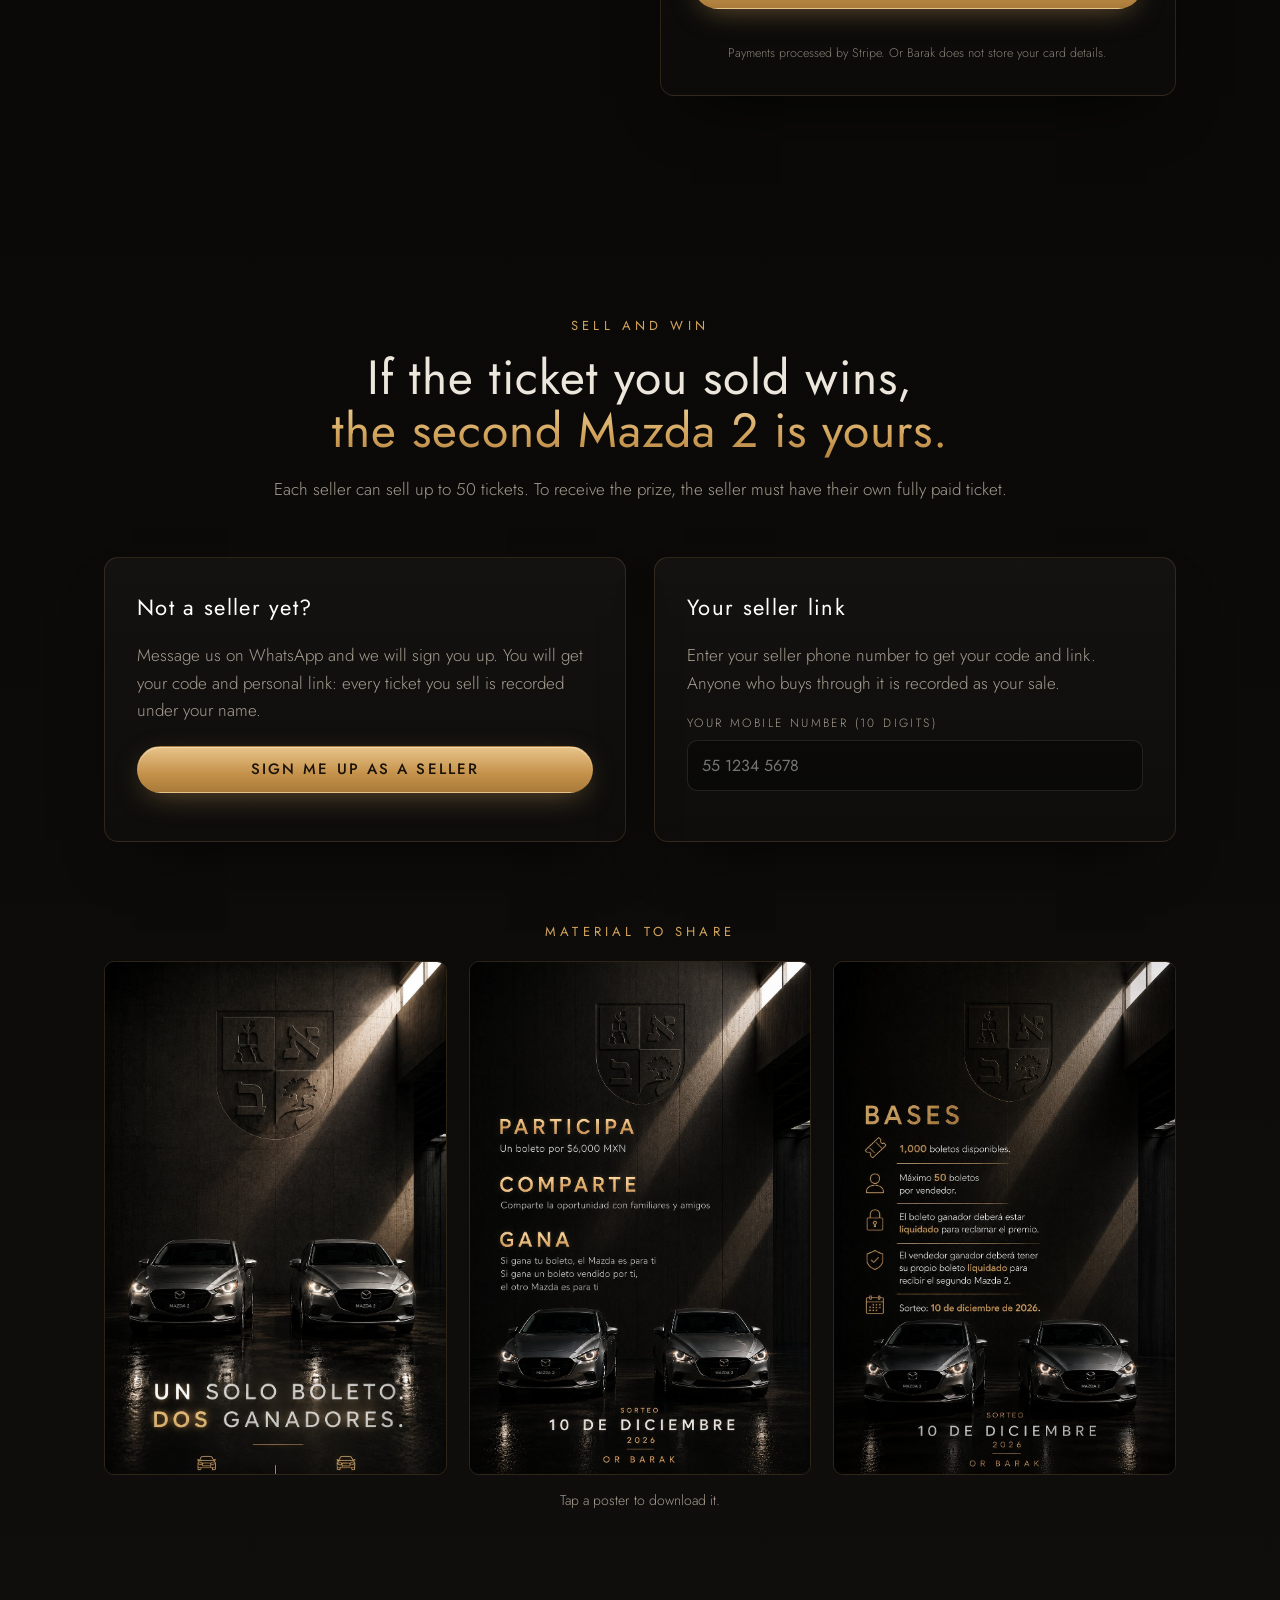
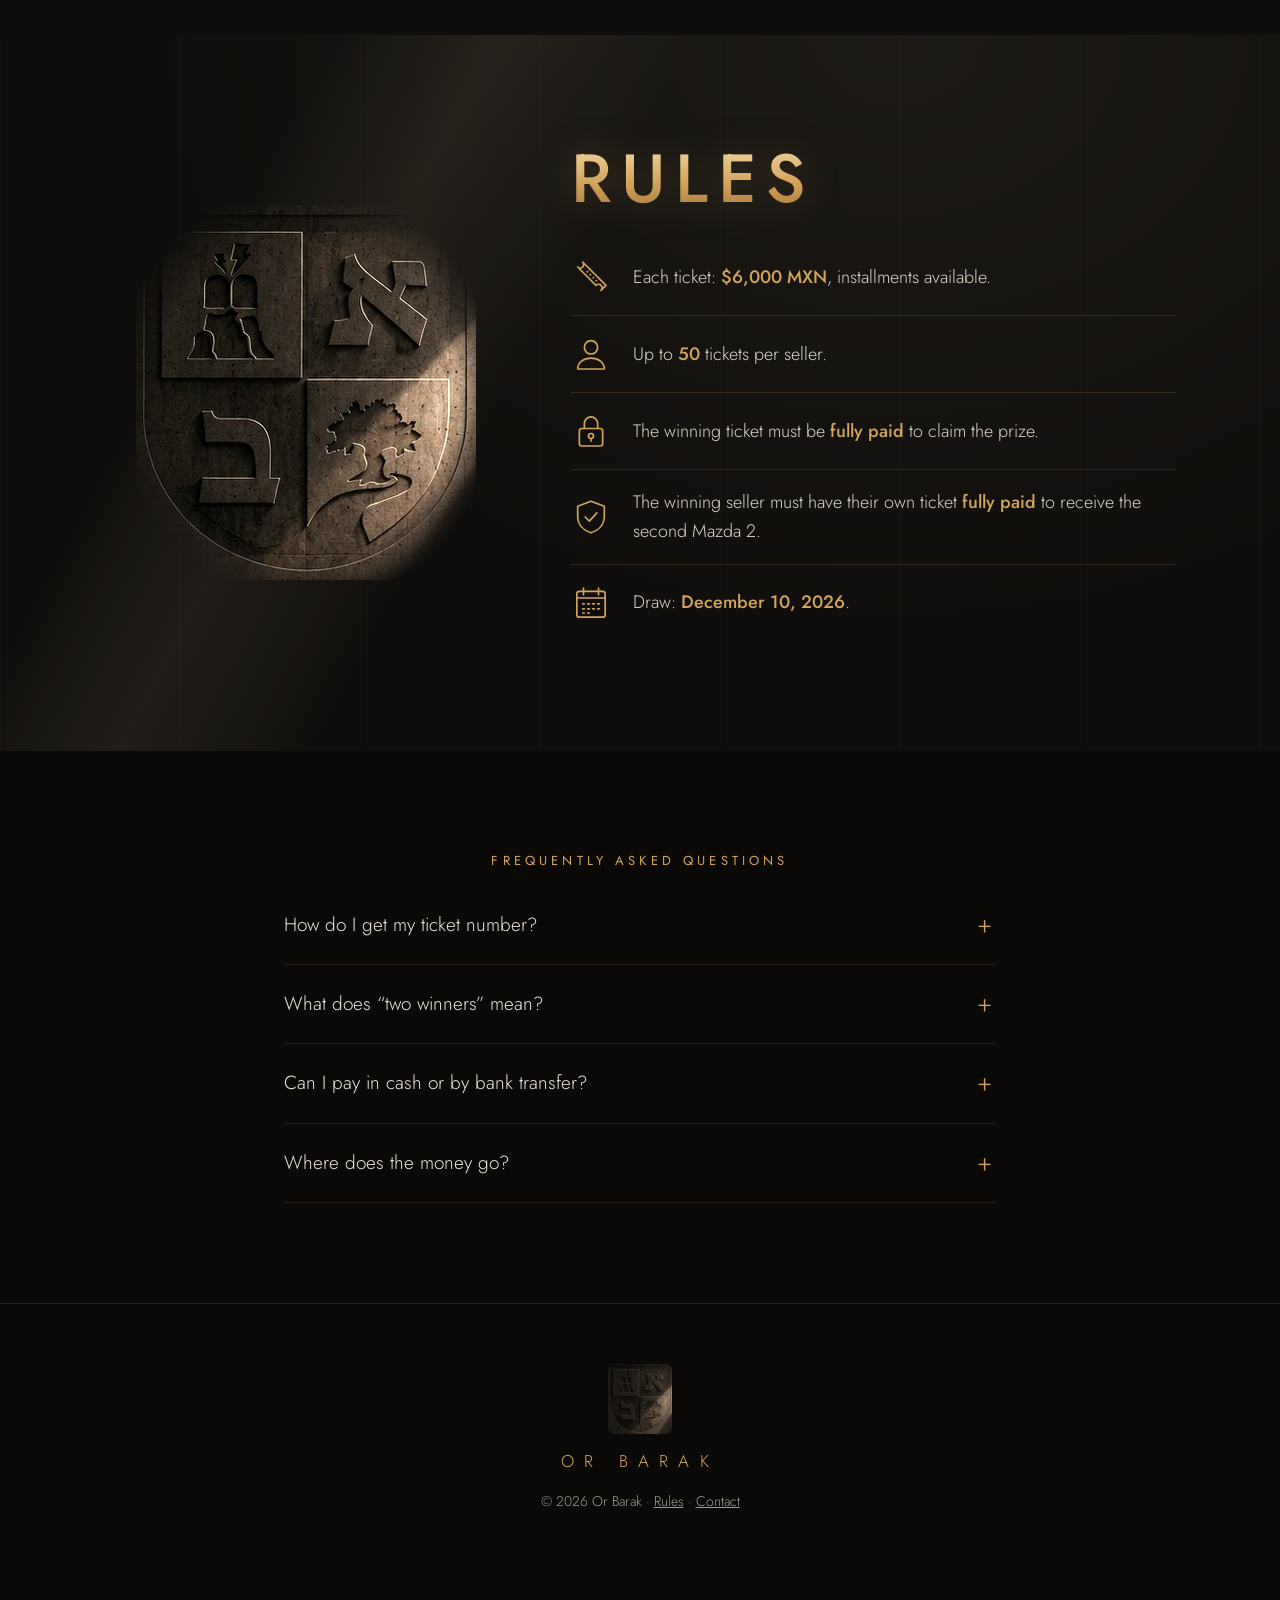
==== commit 8e9c3fd6: "Forzar que se cargue la nueva versión de app.js Co-Authored-By: Claude Opus 5.5 <noreply@anthropic.c" ====
--- a/index.html
+++ b/index.html
@@ -333,7 +333,7 @@
 
 <script src="config.js"></script>
 <script src="i18n.js"></script>
-<script src="app.js"></script>
+<script src="app.js?v=20261126b"></script>
 <script src="whatsapp-chat.js"></script>
 <!-- Cloudflare Web Analytics --><script defer src='https://static.cloudflareinsights.com/beacon.min.js' data-cf-beacon='{"token": "56f4555a49fc4941a8de00b88203edea"}'></script><!-- End Cloudflare Web Analytics -->
 </body>
